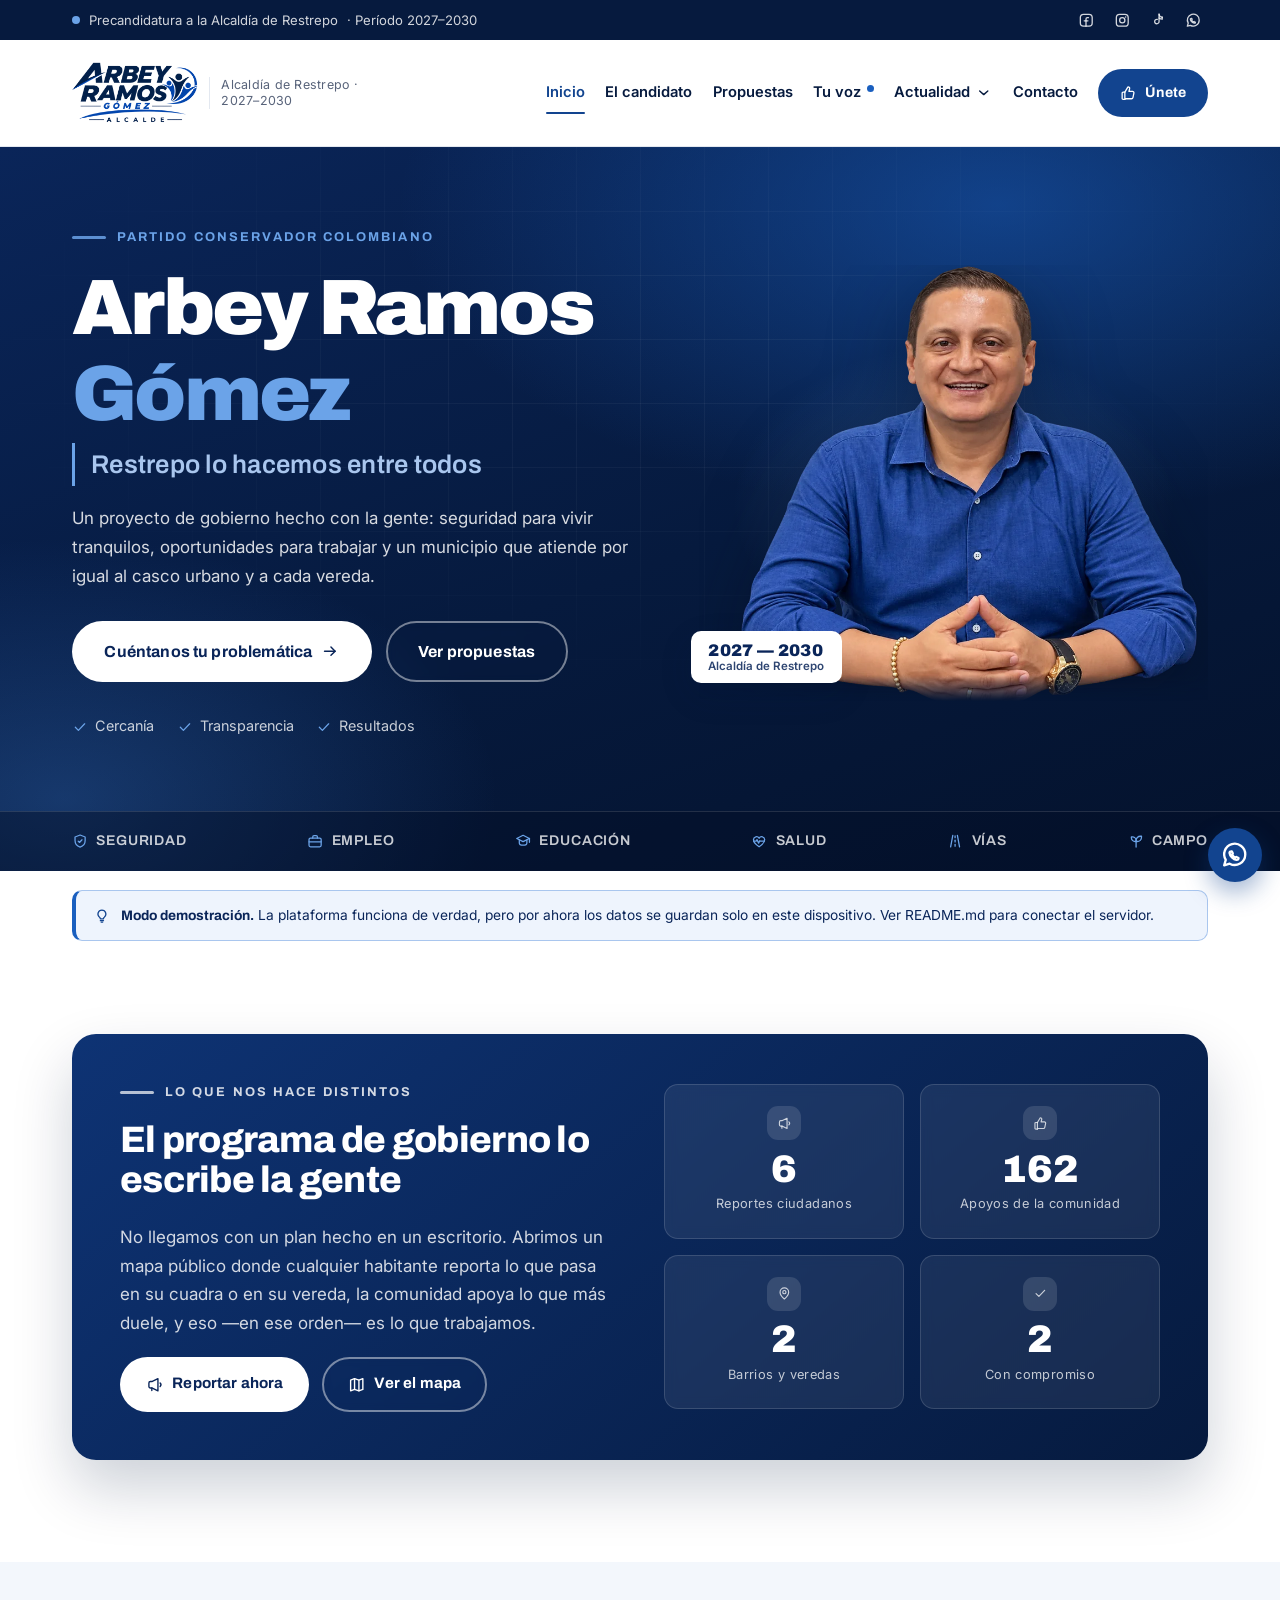
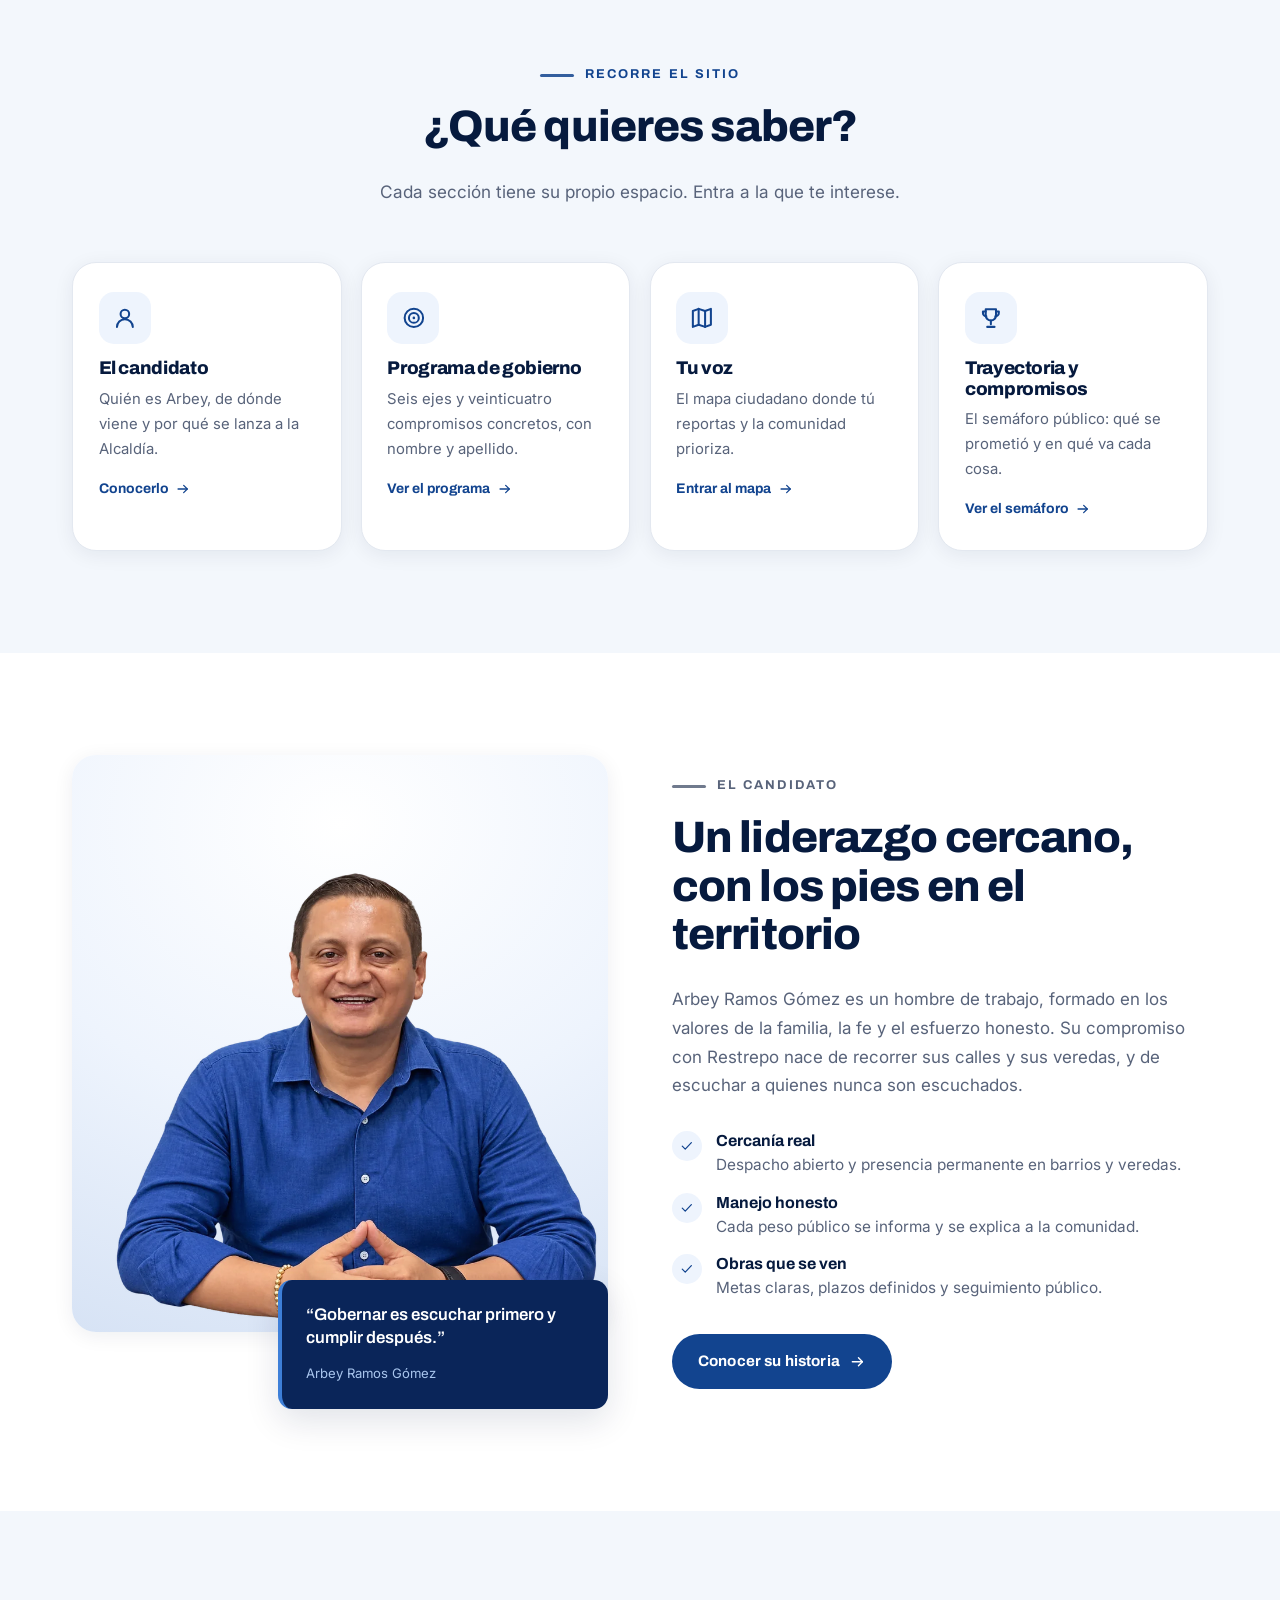
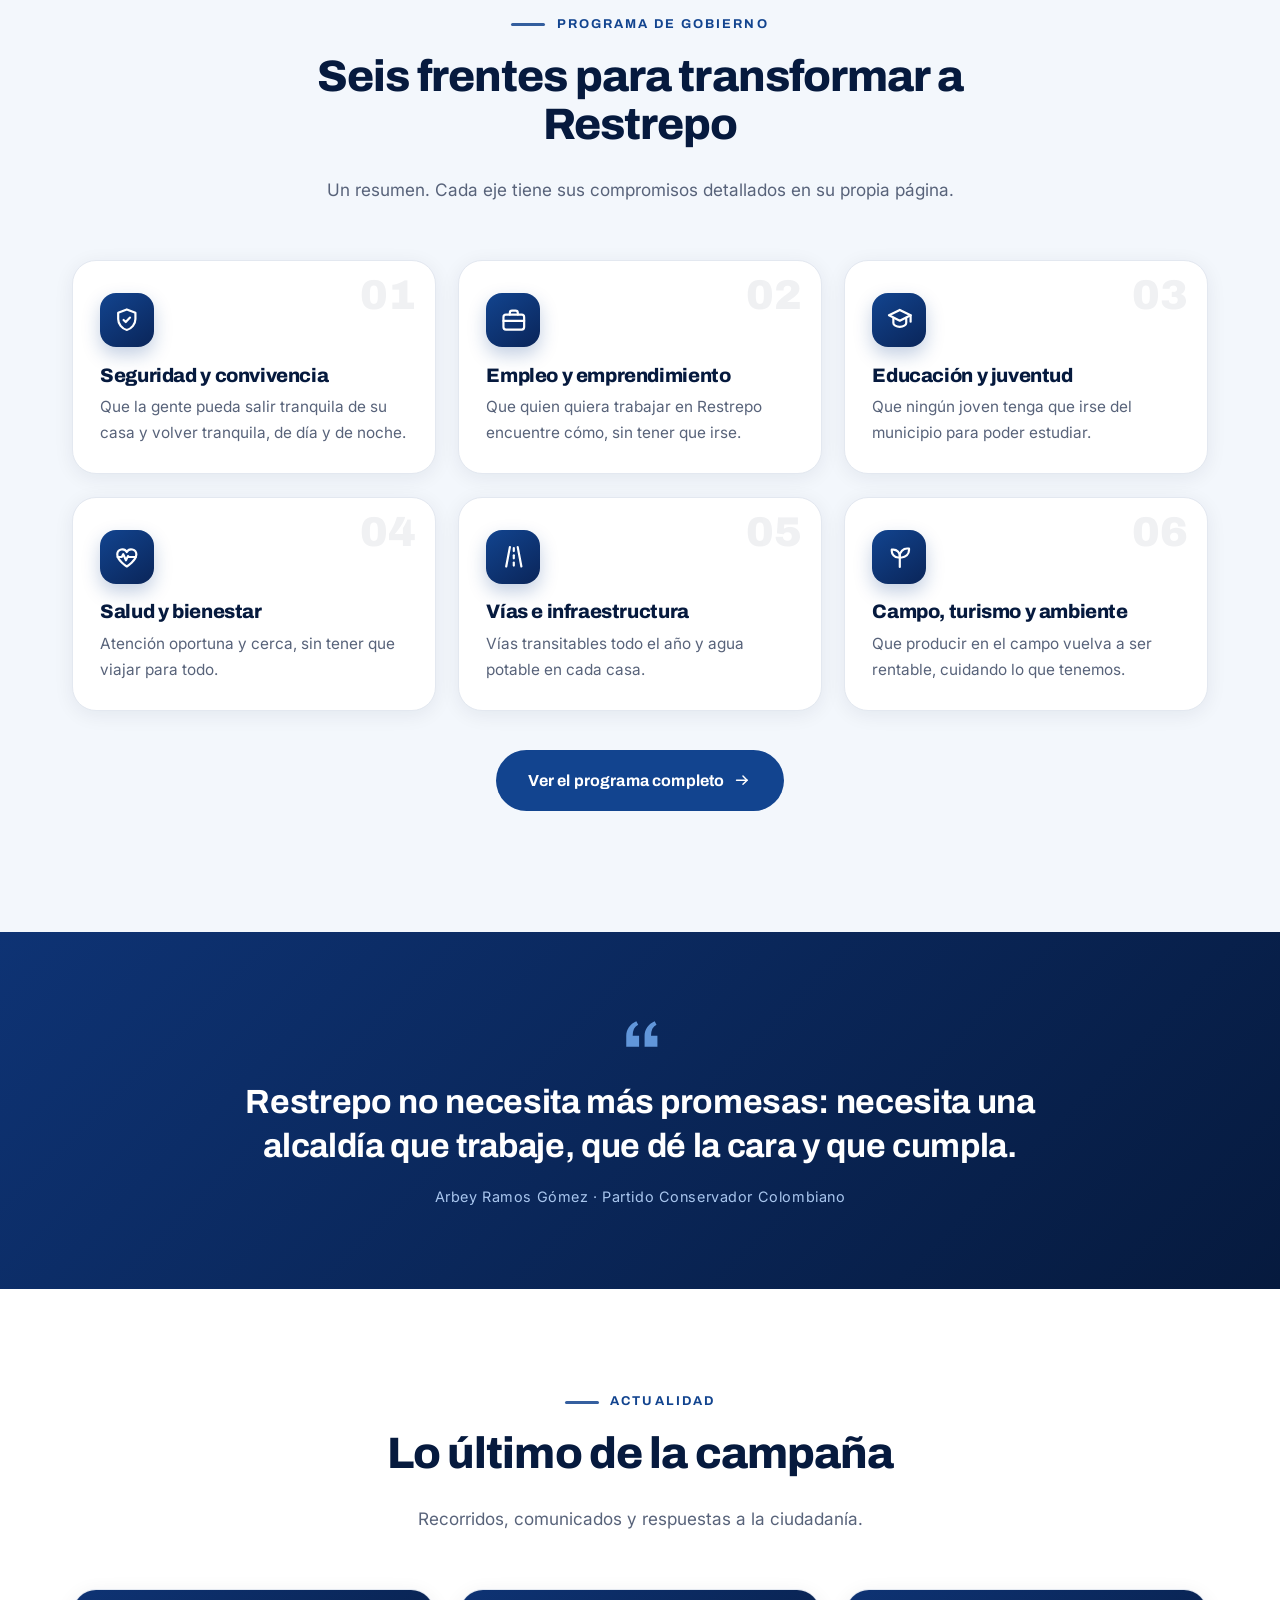
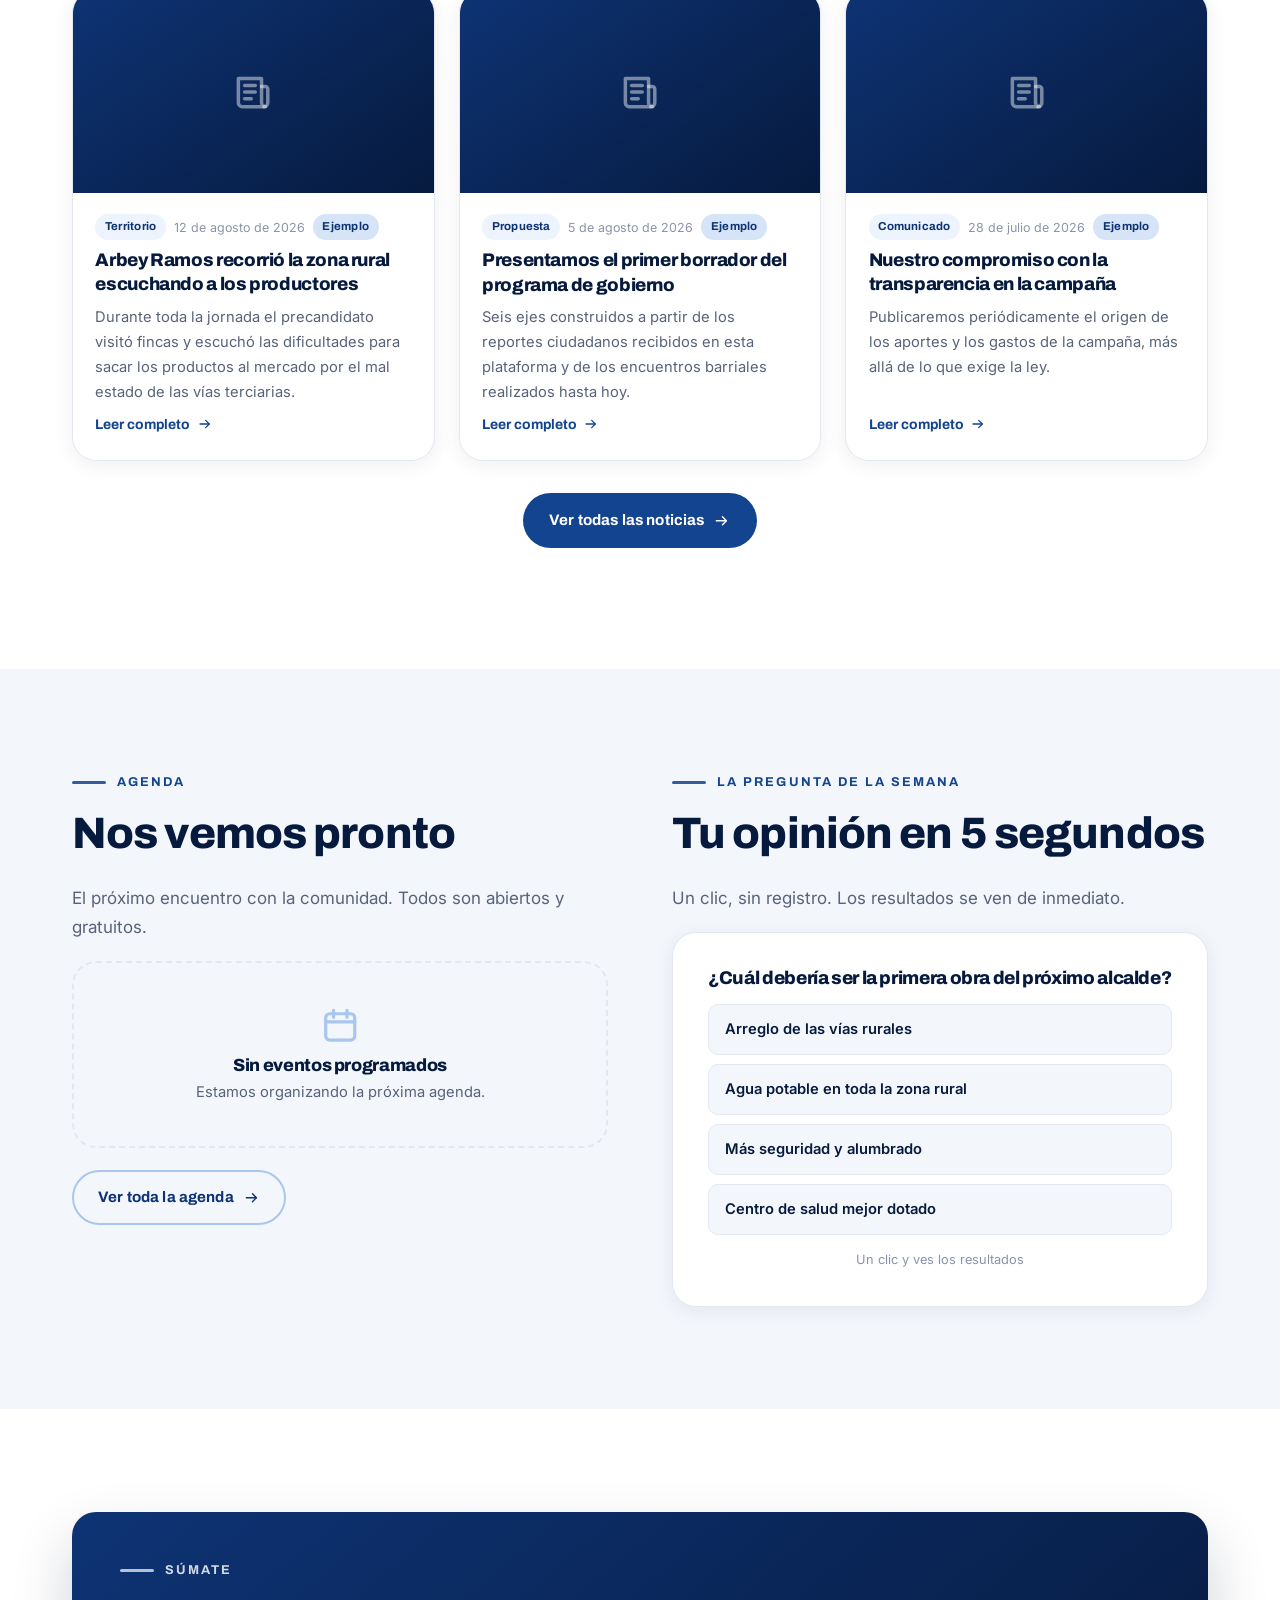
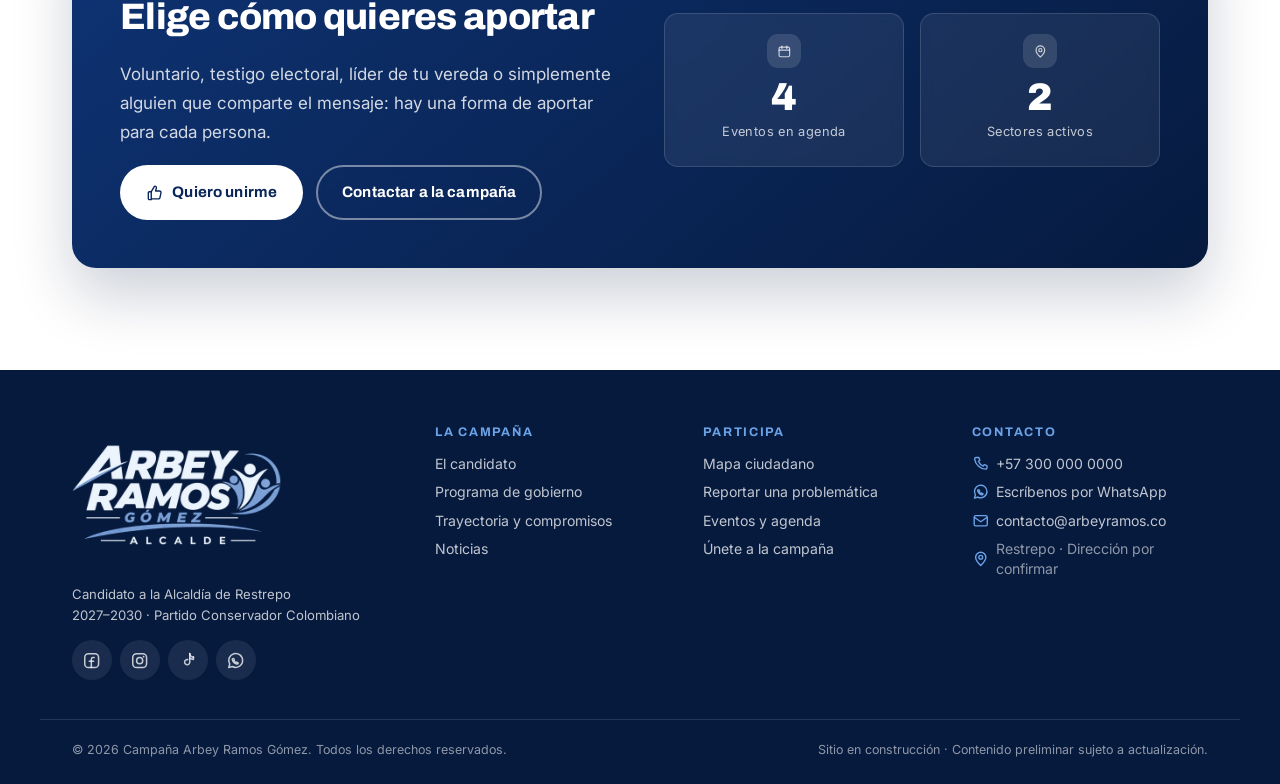
==== index.html @ e8720eaa "Corrige la pantalla de carga en la primera visita En una visita sin caché el logo llegaba después de" ====
<!doctype html>
<html lang="es">
<head>
  <meta charset="utf-8" />
  <meta name="viewport" content="width=device-width, initial-scale=1" />
  <title>Arbey Ramos Gómez · Alcaldía de Restrepo 2027–2030</title>

  <meta name="description" content="Arbey Ramos Gómez, candidato a la Alcaldía de Restrepo 2027–2030 por el Partido Conservador Colombiano. Un programa de gobierno construido con los reportes de la gente." />
  <meta name="author" content="Arbey Ramos Gómez" />
  <meta name="theme-color" content="#0A2559" />

  <meta property="og:type" content="website" />
  <meta property="og:locale" content="es_CO" />
  <meta property="og:title" content="Arbey Ramos Gómez · Alcaldía de Restrepo 2027–2030" />
  <meta property="og:description" content="Reporta lo que necesita tu barrio o tu vereda. Tu voz construye el programa de gobierno." />
  <meta property="og:image" content="assets/img/og-image.jpg" />
  <meta name="twitter:card" content="summary_large_image" />

  <!-- El logo de la pantalla de carga: que empiece a bajar ya, no cuando lo pida el script. -->
  <link rel="preload" href="assets/img/logo.png" as="image" fetchpriority="high" />
  <link rel="icon" href="assets/img/favicon.png" sizes="32x32" />
  <link rel="apple-touch-icon" href="assets/img/icono-apple.png" />
  <link rel="manifest" href="manifest.json" />
  <link rel="preconnect" href="https://fonts.googleapis.com" />
  <link rel="preconnect" href="https://fonts.gstatic.com" crossorigin />
  <link href="https://fonts.googleapis.com/css2?family=Archivo:wght@500;600;700;800;900&family=Inter:wght@400;500;600;700&display=swap" rel="stylesheet" />
  <link rel="stylesheet" href="assets/css/styles.css" />
  <link rel="stylesheet" href="assets/css/plataforma.css" />
</head>
<body>
  <!-- Pantalla de carga. Va primero y sin defer: se pinta antes que nada. -->
  <script src="assets/js/carga.js"></script>

  <a class="skip-link" href="#contenido">Saltar al contenido</a>
  <div id="app-header"></div>

  <main id="contenido">

    <!-- ============ HERO ============ -->
    <section class="hero" id="inicio">
      <div class="hero__bg" aria-hidden="true"></div>
      <div class="wrap hero__in">
        <div class="hero__copy reveal">
          <p class="eyebrow"><span class="eyebrow__bar" aria-hidden="true"></span> Partido Conservador Colombiano</p>
          <h1 class="hero__title">Arbey Ramos <span>Gómez</span></h1>
          <p class="hero__slogan">Restrepo lo hacemos entre todos</p>
          <p class="hero__lead">
            Un proyecto de gobierno hecho con la gente: seguridad para vivir tranquilos,
            oportunidades para trabajar y un municipio que atiende por igual al casco urbano
            y a cada vereda.
          </p>
          <div class="hero__cta">
            <a class="btn btn--claro btn--lg" href="voz.html#reportar">Cuéntanos tu problemática <svg class="ico"><use href="#i-arrow"/></svg></a>
            <a class="btn btn--ghost btn--lg" href="propuestas.html">Ver propuestas</a>
          </div>
          <ul class="hero__badges">
            <li><svg class="ico"><use href="#i-check"/></svg> Cercanía</li>
            <li><svg class="ico"><use href="#i-check"/></svg> Transparencia</li>
            <li><svg class="ico"><use href="#i-check"/></svg> Resultados</li>
          </ul>
        </div>

        <div class="hero__figure reveal reveal--d1">
<div class="retrato retrato--hero">
            <span class="retrato__halo" aria-hidden="true"></span>
            <picture>
              <source srcset="assets/img/arbey.webp" type="image/webp">
              <img class="retrato__img" src="assets/img/arbey.png" width="920" height="789"
                   alt="Arbey Ramos Gómez, candidato a la Alcaldía de Restrepo" fetchpriority="high">
            </picture>
            <div class="frame__tag">
              <strong>2027 — 2030</strong>
              <em>Alcaldía de Restrepo</em>
            </div>
          </div>
        </div>
      </div>

      <div class="hero__strip">
        <div class="wrap hero__strip-in">
          <span><svg class="ico"><use href="#i-shield"/></svg> Seguridad</span>
          <span><svg class="ico"><use href="#i-briefcase"/></svg> Empleo</span>
          <span><svg class="ico"><use href="#i-graduation"/></svg> Educación</span>
          <span><svg class="ico"><use href="#i-salud"/></svg> Salud</span>
          <span><svg class="ico"><use href="#i-road"/></svg> Vías</span>
          <span><svg class="ico"><use href="#i-sprout"/></svg> Campo</span>
        </div>
      </div>
    </section>

    <div class="wrap">
      <div class="aviso-demo" id="aviso-demo" hidden>
        <svg class="ico"><use href="#i-bulb"/></svg>
        <span><strong>Modo demostración.</strong> La plataforma funciona de verdad, pero por ahora los
        datos se guardan solo en este dispositivo. Ver README.md para conectar el servidor.</span>
      </div>
    </div>

    <!-- ============ LA PLATAFORMA CIUDADANA ============ -->
    <section class="section">
      <div class="wrap">
        <div class="destacado reveal">
          <div>
            <p class="eyebrow"><span class="eyebrow__bar" aria-hidden="true"></span> Lo que nos hace distintos</p>
            <h2>El programa de gobierno lo escribe la gente</h2>
            <p>
              No llegamos con un plan hecho en un escritorio. Abrimos un mapa público donde cualquier
              habitante reporta lo que pasa en su cuadra o en su vereda, la comunidad apoya lo que más
              duele, y eso —en ese orden— es lo que trabajamos.
            </p>
            <div class="destacado__acciones">
              <a class="btn btn--claro" href="voz.html#reportar"><svg class="ico"><use href="#i-megaphone"/></svg> Reportar ahora</a>
              <a class="btn btn--ghost" href="voz.html"><svg class="ico"><use href="#i-map"/></svg> Ver el mapa</a>
            </div>
          </div>

          <div class="tablero">
            <div class="tablero__item"><b data-stat="reportes">0</b><span>Reportes ciudadanos</span></div>
            <div class="tablero__item"><b data-stat="apoyos">0</b><span>Apoyos de la comunidad</span></div>
            <div class="tablero__item"><b data-stat="zonas">0</b><span>Barrios y veredas</span></div>
            <div class="tablero__item"><b data-stat="atendidos">0</b><span>Con compromiso</span></div>
          </div>
        </div>
      </div>
    </section>

    <!-- ============ ACCESOS A LAS SECCIONES ============ -->
    <section class="section section--alt">
      <div class="wrap">
        <header class="section__head reveal">
          <p class="eyebrow eyebrow--dark"><span class="eyebrow__bar" aria-hidden="true"></span> Recorre el sitio</p>
          <h2 class="h2">¿Qué quieres saber?</h2>
          <p class="section__lead">Cada sección tiene su propio espacio. Entra a la que te interese.</p>
        </header>

        <div class="accesos">
          <a class="acceso reveal" href="candidato.html">
            <span class="acceso__ico"><svg class="ico"><use href="#i-user"/></svg></span>
            <h3>El candidato</h3>
            <p>Quién es Arbey, de dónde viene y por qué se lanza a la Alcaldía.</p>
            <span class="acceso__mas">Conocerlo <svg class="ico"><use href="#i-arrow"/></svg></span>
          </a>

          <a class="acceso reveal reveal--d1" href="propuestas.html">
            <span class="acceso__ico"><svg class="ico"><use href="#i-target"/></svg></span>
            <h3>Programa de gobierno</h3>
            <p>Seis ejes y veinticuatro compromisos concretos, con nombre y apellido.</p>
            <span class="acceso__mas">Ver el programa <svg class="ico"><use href="#i-arrow"/></svg></span>
          </a>

          <a class="acceso reveal reveal--d2" href="voz.html">
            <span class="acceso__ico"><svg class="ico"><use href="#i-map"/></svg></span>
            <h3>Tu voz</h3>
            <p>El mapa ciudadano donde tú reportas y la comunidad prioriza.</p>
            <span class="acceso__mas">Entrar al mapa <svg class="ico"><use href="#i-arrow"/></svg></span>
          </a>

          <a class="acceso reveal reveal--d3" href="logros.html">
            <span class="acceso__ico"><svg class="ico"><use href="#i-trophy"/></svg></span>
            <h3>Trayectoria y compromisos</h3>
            <p>El semáforo público: qué se prometió y en qué va cada cosa.</p>
            <span class="acceso__mas">Ver el semáforo <svg class="ico"><use href="#i-arrow"/></svg></span>
          </a>
        </div>
      </div>
    </section>

    <!-- ============ EL CANDIDATO (resumen) ============ -->
    <section class="section candidato">
      <div class="wrap grid-2">
        <div class="candidato__media reveal">
<figure class="retrato-card">
            <picture>
              <source srcset="assets/img/arbey.webp" type="image/webp">
              <img src="assets/img/arbey.png" width="920" height="789" alt="Arbey Ramos Gómez, candidato a la Alcaldía de Restrepo" loading="lazy">
            </picture>
          </figure>
          <div class="quote-card">
            <p>“Gobernar es escuchar primero y cumplir después.”</p>
            <cite>Arbey Ramos Gómez</cite>
          </div>
        </div>

        <div class="candidato__copy reveal reveal--d1" id="perfil-resumen"></div>
      </div>
    </section>

    <!-- ============ PROPUESTAS (resumen) ============ -->
    <section class="section section--alt">
      <div class="wrap">
        <header class="section__head reveal">
          <p class="eyebrow eyebrow--dark"><span class="eyebrow__bar" aria-hidden="true"></span> Programa de gobierno</p>
          <h2 class="h2">Seis frentes para transformar a Restrepo</h2>
          <p class="section__lead">Un resumen. Cada eje tiene sus compromisos detallados en su propia página.</p>
        </header>

        <div class="cards" id="propuestas-resumen"></div>

        <p style="text-align:center;margin-top:2.4rem" class="reveal">
          <a class="btn btn--primary btn--lg" href="propuestas.html">Ver el programa completo <svg class="ico"><use href="#i-arrow"/></svg></a>
        </p>
      </div>
    </section>

    <!-- ============ FRANJA CITA ============ -->
    <section class="band">
      <div class="wrap band__in reveal">
        <svg class="band__quote" viewBox="0 0 48 48" aria-hidden="true"><path d="M20 10c-7 3-11 9-11 16v12h14V26h-7c0-6 2-10 6-12l-2-4Zm20 0c-7 3-11 9-11 16v12h14V26h-7c0-6 2-10 6-12l-2-4Z"/></svg>
        <blockquote>
          Restrepo no necesita más promesas: necesita una alcaldía que trabaje,
          que dé la cara y que cumpla.
        </blockquote>
        <p class="band__by">Arbey Ramos Gómez · Partido Conservador Colombiano</p>
      </div>
    </section>

    <!-- ============ ÚLTIMAS NOTICIAS ============ -->
    <section class="section">
      <div class="wrap">
        <header class="section__head reveal">
          <p class="eyebrow eyebrow--dark"><span class="eyebrow__bar" aria-hidden="true"></span> Actualidad</p>
          <h2 class="h2">Lo último de la campaña</h2>
          <p class="section__lead">Recorridos, comunicados y respuestas a la ciudadanía.</p>
        </header>
        <div class="noticias" id="home-noticias"></div>
        <p style="text-align:center;margin-top:2rem" class="reveal">
          <a class="btn btn--primary" href="noticias.html">Ver todas las noticias <svg class="ico"><use href="#i-arrow"/></svg></a>
        </p>
      </div>
    </section>

    <!-- ============ PRÓXIMO EVENTO + ENCUESTA ============ -->
    <section class="section section--alt">
      <div class="wrap grid-2" style="align-items:start">
        <div class="reveal">
          <p class="eyebrow eyebrow--dark"><span class="eyebrow__bar" aria-hidden="true"></span> Agenda</p>
          <h2 class="h2">Nos vemos pronto</h2>
          <p style="color:var(--gris)">El próximo encuentro con la comunidad. Todos son abiertos y gratuitos.</p>
          <div class="eventos" id="home-evento"></div>
          <p style="margin-top:1.4rem">
            <a class="btn btn--linea" href="eventos.html">Ver toda la agenda <svg class="ico"><use href="#i-arrow"/></svg></a>
          </p>
        </div>

        <div class="reveal reveal--d1">
          <p class="eyebrow eyebrow--dark"><span class="eyebrow__bar" aria-hidden="true"></span> La pregunta de la semana</p>
          <h2 class="h2">Tu opinión en 5 segundos</h2>
          <p style="color:var(--gris)">Un clic, sin registro. Los resultados se ven de inmediato.</p>
          <div class="encuesta" id="encuesta"></div>
        </div>
      </div>
    </section>

    <!-- ============ CIERRE: ÚNETE ============ -->
    <section class="section">
      <div class="wrap">
        <div class="destacado reveal">
          <div>
            <p class="eyebrow"><span class="eyebrow__bar" aria-hidden="true"></span> Súmate</p>
            <h2>Elige cómo quieres aportar</h2>
            <p>
              Voluntario, testigo electoral, líder de tu vereda o simplemente alguien que
              comparte el mensaje: hay una forma de aportar para cada persona.
            </p>
            <div class="destacado__acciones">
              <a class="btn btn--claro" href="unete.html"><svg class="ico"><use href="#i-hand"/></svg> Quiero unirme</a>
              <a class="btn btn--ghost" href="contacto.html">Contactar a la campaña</a>
            </div>
          </div>
          <div class="tablero">
            <div class="tablero__item"><b data-stat="eventos">0</b><span>Eventos en agenda</span></div>
            <div class="tablero__item"><b data-stat="zonas">0</b><span>Sectores activos</span></div>
          </div>
        </div>
      </div>
    </section>
  </main>

  <div id="app-footer"></div>

  <script src="assets/js/config.js" defer></script>
  <script src="assets/js/contenido.js" defer></script>
  <script src="assets/js/store.js" defer></script>
  <script src="assets/js/ui.js" defer></script>
  <script src="assets/js/main.js" defer></script>
</body>
</html>
---- assets/css/styles.css ----
/* =========================================================
   Campaña Arbey Ramos Gómez — Alcaldía de Restrepo 2027–2030
   Paleta: Partido Conservador Colombiano — azul y blanco
   ========================================================= */

/* ---------- 1. Tokens ---------- */
:root {
  /* Escala azul del Partido Conservador Colombiano.
     Del 900 (fondos oscuros) al 50 (fondos suaves).
     El 300 es el acento sobre fondo oscuro; sobre fondo claro
     el acento es el 600. No hay ningún otro color de marca. */
  --azul-900: #061A3E;
  --azul-800: #0A2559;
  --azul-700: #0E3374;
  --azul-600: #12448F;
  --azul-500: #1A5FBF;
  --azul-400: #3D7FD8;
  --azul-300: #6BA3E8;
  --azul-200: #A9C6EE;
  --azul-100: #D6E4F7;
  --azul-50:  #EEF4FD;

  /* Neutros */
  --blanco: #FFFFFF;
  --nieve:  #F3F7FC;
  --tinta:  #0C1526;
  --gris:   #58637A;
  --gris-2: #8A94A8;
  --linea:  #E3E8F0;

  /* Sistema */
  --radio:   14px;
  --radio-s: 10px;
  --radio-l: 24px;
  --sombra:    0 4px 20px rgba(6, 26, 62, .07);
  --sombra-md: 0 12px 34px rgba(6, 26, 62, .12);
  --sombra-lg: 0 28px 60px rgba(6, 26, 62, .20);
  --ancho: 1200px;
  /* La altura del logo manda: el header y los desplazamientos se
     calculan a partir de ella. Cambiar --alto-logo basta. */
  --alto-logo: 84px;
  --alto-header: calc(var(--alto-logo) + 22px);
  --pad: clamp(1.1rem, 4vw, 2rem);
  --f-display: "Archivo", "Segoe UI", system-ui, sans-serif;
  --f-texto: "Inter", "Segoe UI", system-ui, sans-serif;
  --ease: cubic-bezier(.22, .61, .36, 1);
}

/* ---------- 2. Base ---------- */
*, *::before, *::after { box-sizing: border-box; }

html {
  scroll-behavior: smooth;
  scroll-padding-top: calc(var(--alto-header) + 18px);
  -webkit-text-size-adjust: 100%;
  overflow-x: clip;   /* clip, no hidden: hidden rompería el header sticky */
}

body {
  margin: 0;
  font-family: var(--f-texto);
  font-size: clamp(1rem, .96rem + .2vw, 1.0625rem);
  line-height: 1.7;
  color: var(--tinta);
  background: var(--blanco);
  overflow-x: clip;
}

img { max-width: 100%; display: block; }
a { color: inherit; text-decoration: none; }
button, input, select, textarea { font: inherit; color: inherit; }

h1, h2, h3, h4 {
  font-family: var(--f-display);
  font-weight: 800;
  line-height: 1.1;
  letter-spacing: -.02em;
  margin: 0 0 .6em;
}

p { margin: 0 0 1.1em; }
ul { margin: 0; padding: 0; list-style: none; }

.wrap { width: 100%; max-width: var(--ancho); margin-inline: auto; padding-inline: var(--pad); }
.sprite { position: absolute; width: 0; height: 0; overflow: hidden; }

/* Los iconos son de trazo. El estilo va aquí y NO en selectores como
   `.ico .ln`: <use> clona el símbolo en un shadow tree donde los selectores
   del documento no entran. Solo las propiedades heredadas (fill, stroke,
   color) lo atraviesan, y de eso se trata esto. */
.ico {
  width: 1.15em; height: 1.15em;
  flex: none;
  fill: none;
  stroke: currentColor;
  stroke-width: 1.9;
  stroke-linecap: round;
  stroke-linejoin: round;
  vertical-align: -.18em;
}

.skip-link {
  position: absolute; top: 0; left: 0; z-index: 999;
  background: var(--azul-600); color: #fff;
  padding: .7rem 1.2rem; font-weight: 700; border-radius: 0 0 var(--radio-s) 0;
  transform: translateY(-120%);
  transition: transform .2s var(--ease);
}
.skip-link:focus { transform: none; }

:focus-visible {
  outline: 3px solid var(--azul-500);
  outline-offset: 3px;
  border-radius: 4px;
}

/* ---------- 3. Tipografía de apoyo ---------- */
.h2 {
  font-size: clamp(1.75rem, 1.2rem + 2.2vw, 2.75rem);
  color: var(--azul-900);
}
.h2--light { color: var(--blanco); }

.eyebrow {
  display: flex; align-items: center; gap: .7rem;
  font-family: var(--f-display);
  font-size: .8rem; font-weight: 700;
  letter-spacing: .16em; text-transform: uppercase;
  color: var(--azul-300);
  margin: 0 0 1rem;
}
.eyebrow--dark { color: var(--azul-600); }
.eyebrow__bar {
  width: 34px; height: 3px; border-radius: 3px;
  background: currentColor; opacity: .85;
}

.section { padding: clamp(3.5rem, 8vw, 6.5rem) 0; }
.section--alt { background: var(--nieve); }
.section__head { max-width: 720px; margin: 0 auto clamp(2.2rem, 5vw, 3.5rem); text-align: center; }
.section__head .eyebrow { justify-content: center; }
.section__lead { color: var(--gris); font-size: 1.075rem; margin: 0; }

.grid-2 {
  display: grid;
  grid-template-columns: repeat(auto-fit, minmax(min(100%, 380px), 1fr));
  gap: clamp(2rem, 5vw, 4rem);
  align-items: center;
}

/* ---------- 4. Botones ---------- */
.btn {
  --btn-bg: var(--azul-600);
  --btn-fg: #fff;
  display: inline-flex; align-items: center; justify-content: center; gap: .55rem;
  padding: .78rem 1.5rem;
  background: var(--btn-bg); color: var(--btn-fg);
  font-family: var(--f-display); font-weight: 700; font-size: .95rem;
  letter-spacing: .01em;
  border: 2px solid transparent; border-radius: 999px;
  cursor: pointer;
  transition: transform .25s var(--ease), box-shadow .25s var(--ease), background .25s var(--ease), color .25s var(--ease);
}
.btn:hover { transform: translateY(-2px); box-shadow: var(--sombra-md); }
.btn:active { transform: translateY(0); }
.btn .ico { transition: transform .25s var(--ease); }
.btn:hover .ico { transform: translateX(3px); }

/* Sobre fondo azul oscuro: botón blanco */
.btn--claro { --btn-bg: #fff; --btn-fg: var(--azul-800); }
.btn--claro:hover { --btn-bg: var(--azul-50); }
/* Sobre fondo claro, acción secundaria: contorno azul */
.btn--linea { --btn-bg: transparent; --btn-fg: var(--azul-700); border-color: var(--azul-200); }
.btn--linea:hover { --btn-bg: var(--azul-50); border-color: var(--azul-500); }
.btn--primary { --btn-bg: var(--azul-600); }
.btn--primary:hover { --btn-bg: var(--azul-700); }
.btn--ghost {
  --btn-bg: transparent; --btn-fg: #fff;
  border-color: rgba(255, 255, 255, .45);
  backdrop-filter: blur(4px);
}
.btn--ghost:hover { --btn-bg: rgba(255, 255, 255, .12); border-color: #fff; }
.btn--lg { padding: .95rem 1.9rem; font-size: 1rem; }
.btn--block { width: 100%; }

/* ---------- 5. Barra superior ---------- */
.topbar {
  background: var(--azul-900);
  color: rgba(255, 255, 255, .82);
  font-size: .82rem;
}
.topbar__in {
  display: flex; align-items: center; justify-content: space-between;
  gap: 1rem; min-height: 40px;
}
.topbar__txt { display: flex; align-items: center; gap: .55rem; margin: 0; }
.topbar .dot {
  width: 8px; height: 8px; border-radius: 50%;
  background: var(--azul-300);
  box-shadow: 0 0 0 0 rgba(107, 163, 232, .6);
  animation: pulso 2.4s infinite;
}
@keyframes pulso {
  70%  { box-shadow: 0 0 0 9px rgba(107, 163, 232, 0); }
  100% { box-shadow: 0 0 0 0 rgba(107, 163, 232, 0); }
}
.topbar__social { display: flex; gap: .35rem; }
.topbar__social a {
  display: grid; place-items: center;
  width: 30px; height: 30px; border-radius: 50%;
  font-size: .9rem;
  transition: background .25s var(--ease), color .25s var(--ease);
}
.topbar__social a:hover { background: rgba(255, 255, 255, .12); color: #fff; }

/* ---------- 6. Header ---------- */
/* El JS inyecta la cabecera dentro de #app-header. Sin display:contents ese
   div sería el bloque contenedor del header sticky, que solo se quedaría
   pegado los ~120px que mide el contenedor. Con contents el div no genera
   caja y el header pasa a depender de <body>: se queda fijo toda la página. */
#app-header { display: contents; }

.header {
  position: sticky; top: 0; z-index: 60;
  background: rgba(255, 255, 255, .92);
  backdrop-filter: saturate(180%) blur(12px);
  border-bottom: 1px solid var(--linea);
  transition: box-shadow .3s var(--ease), background .3s var(--ease);
}
/* Al hacer scroll SOLO cambia la sombra. Nada de encoger el header:
   es sticky, así que al cambiar de alto mueve todo el contenido de abajo,
   eso mueve la posición del scroll y se vuelve a disparar el umbral.
   Medido: 58 saltos de diseño y 34 cambios de estado en un solo scroll. */
.header.is-stuck { box-shadow: var(--sombra); }
.header__in { display: flex; align-items: center; justify-content: space-between; gap: 1rem; min-height: var(--alto-header); }

.brand { display: flex; align-items: center; gap: .7rem; }
.brand__logo {
  height: var(--alto-logo); width: auto; flex: none;
  display: block;
}
/* El logo ya dice el nombre; el texto solo aporta lo que el logo no trae. */
.brand__txt {
  display: flex; flex-direction: column; justify-content: center;
  padding-left: .7rem;
  border-left: 1px solid var(--linea);
  line-height: 1.25;
}
.brand__txt small {
  font-size: .78rem; color: var(--gris); letter-spacing: .02em;
  max-width: 9.5rem;   /* dos líneas, no tres */
}

.nav { display: flex; align-items: center; gap: clamp(.4rem, 1.6vw, 1.4rem); }
.nav > a:not(.btn) {
  position: relative;
  font-size: .92rem; font-weight: 600; color: var(--azul-900);
  padding: .4rem 0;
  transition: color .25s var(--ease);
}
.nav > a:not(.btn)::after {
  content: ""; position: absolute; left: 0; right: 0; bottom: -2px;
  height: 2px; border-radius: 2px; background: var(--azul-600);
  transform: scaleX(0); transform-origin: left;
  transition: transform .3s var(--ease);
}
.nav > a:not(.btn):hover::after,
.nav > a.is-active::after { transform: scaleX(1); }
.nav > a.is-active { color: var(--azul-600); }
.nav__cta { padding: .6rem 1.25rem; font-size: .88rem; }

.burger {
  display: none;
  width: 44px; height: 44px;
  background: var(--azul-50); border: 1px solid var(--linea);
  border-radius: 12px; cursor: pointer;
  padding: 0;
}
.burger span {
  display: block; width: 20px; height: 2px; margin: 4px auto;
  background: var(--azul-800); border-radius: 2px;
  transition: transform .3s var(--ease), opacity .2s var(--ease);
}
.burger[aria-expanded="true"] span:nth-child(1) { transform: translateY(6px) rotate(45deg); }
.burger[aria-expanded="true"] span:nth-child(2) { opacity: 0; }
.burger[aria-expanded="true"] span:nth-child(3) { transform: translateY(-6px) rotate(-45deg); }

/* ---------- 7. Hero ---------- */
.hero {
  position: relative;
  color: #fff;
  padding-top: clamp(3rem, 7vw, 5rem);
  isolation: isolate;
  overflow: hidden;
}
.hero__bg {
  position: absolute; inset: 0; z-index: -1;
  background:
    radial-gradient(1000px 520px at 78% 8%, rgba(26, 95, 191, .55), transparent 60%),
    radial-gradient(700px 420px at 5% 90%, rgba(61, 127, 216, .3), transparent 62%),
    linear-gradient(160deg, var(--azul-800) 0%, var(--azul-900) 55%, #04122C 100%);
}
.hero__bg::after {
  content: ""; position: absolute; inset: 0;
  background-image:
    linear-gradient(rgba(255, 255, 255, .045) 1px, transparent 1px),
    linear-gradient(90deg, rgba(255, 255, 255, .045) 1px, transparent 1px);
  background-size: 64px 64px;
  mask-image: radial-gradient(70% 60% at 50% 30%, #000 20%, transparent 78%);
}
.hero__in {
  display: grid;
  grid-template-columns: 1.05fr .95fr;
  gap: clamp(2rem, 5vw, 4rem);
  align-items: center;
  padding-bottom: clamp(3rem, 6vw, 4.5rem);
}
.hero__title {
  font-size: clamp(2.6rem, 1.4rem + 5.4vw, 4.9rem);
  font-weight: 900;
  letter-spacing: -.035em;
  margin: 0 0 .35rem;
  text-wrap: balance;
}
.hero__title span { display: block; color: var(--azul-300); }
.hero__slogan {
  font-family: var(--f-display);
  font-size: clamp(1.1rem, .9rem + .9vw, 1.6rem);
  font-weight: 600;
  letter-spacing: .01em;
  color: var(--azul-200);
  margin: 0 0 1.1rem;
  padding-left: 1rem;
  border-left: 3px solid var(--azul-300);
}
.hero__lead {
  max-width: 54ch;
  color: rgba(255, 255, 255, .84);
  font-size: 1.06rem;
  margin-bottom: 1.9rem;
}
.hero__cta { display: flex; flex-wrap: wrap; gap: .85rem; margin-bottom: 2rem; }
.hero__badges {
  display: flex; flex-wrap: wrap; gap: 1.4rem;
  font-size: .9rem; color: rgba(255, 255, 255, .78);
}
.hero__badges li { display: flex; align-items: center; gap: .45rem; }
.hero__badges .ico { color: var(--azul-300); width: 1rem; height: 1rem; }

/* Marco de la foto */
.hero__figure { display: flex; justify-content: center; }
.frame { position: relative; width: min(100%, 420px); }
.frame__deco {
  position: absolute; inset: -14px -14px 34px 22px;
  border: 2px solid rgba(169, 198, 238, .5);
  border-radius: var(--radio-l);
  z-index: 0;
}
.frame__tag {
  position: absolute; left: -8px; bottom: 18px; z-index: 3;
  background: #fff; color: var(--azul-800);
  padding: .6rem 1.1rem; border-radius: var(--radio-s);
  box-shadow: var(--sombra-md);
  display: flex; flex-direction: column; line-height: 1.15;
}
.frame__tag strong { font-family: var(--f-display); font-size: 1.05rem; font-weight: 900; letter-spacing: .02em; }
.frame__tag em { font-style: normal; font-size: .72rem; font-weight: 600; opacity: .85; }

/* Franja de pilares */
.hero__strip {
  border-top: 1px solid rgba(255, 255, 255, .12);
  background: rgba(4, 15, 38, .45);
}
.hero__strip-in {
  display: flex; flex-wrap: wrap; justify-content: space-between;
  gap: 1rem 1.6rem;
  padding-block: 1.1rem;
}
.hero__strip-in span {
  display: flex; align-items: center; gap: .5rem;
  font-family: var(--f-display); font-weight: 600; font-size: .88rem;
  letter-spacing: .06em; text-transform: uppercase;
  color: rgba(255, 255, 255, .78);
}
.hero__strip-in .ico { color: var(--azul-300); }

/* ---------- 8. Candidato ---------- */
.candidato__media { position: relative; }
.quote-card {
  /* Sube 3.2rem para montarse sobre la foto del candidato. El z-index
     la mantiene por encima de la tarjeta de la foto: sin él la primera
     línea de la cita quedaba tapada. */
  position: relative;
  z-index: 3;
  margin: -3.2rem 0 0 auto;
  width: min(100%, 330px);
  background: var(--azul-800); color: #fff;
  padding: 1.4rem 1.5rem;
  border-radius: var(--radio);
  box-shadow: var(--sombra-md);
  border-left: 4px solid var(--azul-400);
}
.quote-card p { font-family: var(--f-display); font-size: 1.05rem; font-weight: 600; line-height: 1.4; margin: 0 0 .5rem; }
.quote-card cite { font-style: normal; font-size: .82rem; color: var(--azul-200); }

.candidato__copy p { color: var(--gris); }

.values { display: grid; gap: .9rem; margin: 1.8rem 0 2.2rem; }
.values li { display: flex; gap: .85rem; align-items: flex-start; }
.values__ico {
  display: grid; place-items: center; flex: none;
  width: 30px; height: 30px; margin-top: 2px;
  border-radius: 50%;
  background: var(--azul-50); color: var(--azul-600);
  font-size: .85rem;
}
.values div { font-size: .96rem; color: var(--gris); line-height: 1.5; }
.values strong {
  display: block;
  font-family: var(--f-display); font-size: 1rem; color: var(--azul-900);
}

/* ---------- 9. Propuestas ---------- */
.cards {
  display: grid;
  grid-template-columns: repeat(auto-fit, minmax(min(100%, 300px), 1fr));
  gap: 1.4rem;
}
.card {
  position: relative; overflow: hidden;
  background: #fff;
  border: 1px solid var(--linea);
  border-radius: var(--radio-l);
  padding: 2rem 1.7rem 1.7rem;
  box-shadow: var(--sombra);
  transition: transform .35s var(--ease), box-shadow .35s var(--ease), border-color .35s var(--ease);
}
.card::before {
  content: ""; position: absolute; inset: 0 0 auto 0; height: 4px;
  background: linear-gradient(90deg, var(--azul-600), var(--azul-300));
  transform: scaleX(0); transform-origin: left;
  transition: transform .4s var(--ease);
}
.card:hover { transform: translateY(-6px); box-shadow: var(--sombra-md); border-color: var(--azul-200); }
.card:hover::before { transform: scaleX(1); }
.card__ico {
  display: grid; place-items: center;
  width: 54px; height: 54px; margin-bottom: 1.1rem;
  border-radius: 16px;
  background: linear-gradient(145deg, var(--azul-600), var(--azul-800));
  color: #fff; font-size: 1.5rem;
  box-shadow: 0 8px 18px rgba(18, 68, 143, .25);
}
.card h3 { font-size: 1.22rem; color: var(--azul-900); margin-bottom: .5rem; }
.card p { color: var(--gris); font-size: .96rem; margin: 0; }
.card__n {
  position: absolute; right: 1.2rem; top: .9rem;
  font-family: var(--f-display); font-size: 2.6rem; font-weight: 900;
  color: var(--azul-900); opacity: .06;
  line-height: 1;
}

.note {
  display: flex; align-items: center; justify-content: center; gap: .6rem;
  margin: 2.4rem auto 0; max-width: 720px;
  text-align: center; font-size: .95rem; color: var(--gris);
}
.note .ico { color: var(--azul-600); }

/* ---------- 10. Franja de cita ---------- */
.band {
  position: relative;
  background: linear-gradient(135deg, var(--azul-700), var(--azul-900));
  color: #fff;
  padding: clamp(3rem, 7vw, 5rem) 0;
  text-align: center;
  overflow: hidden;
}
.band::after {
  content: ""; position: absolute; inset: auto -10% -60% -10%; height: 60%;
  background: radial-gradient(closest-side, rgba(61, 127, 216, .28), transparent);
}
.band__in { position: relative; max-width: 860px; }
.band__quote { width: 44px; height: 44px; fill: var(--azul-300); opacity: .9; margin-bottom: 1rem; }
.band blockquote {
  margin: 0 0 1rem;
  font-family: var(--f-display);
  font-size: clamp(1.3rem, 1rem + 1.8vw, 2.1rem);
  font-weight: 700; line-height: 1.3; letter-spacing: -.01em;
  text-wrap: balance;
}
.band__by { font-size: .9rem; color: var(--azul-200); margin: 0; letter-spacing: .04em; }

/* ---------- 11. Cómo ayudar ---------- */
.help {
  display: grid;
  grid-template-columns: repeat(auto-fit, minmax(min(100%, 280px), 1fr));
  gap: 1.4rem;
}
.help__item {
  text-align: center;
  padding: 2.2rem 1.6rem;
  border-radius: var(--radio-l);
  background: var(--nieve);
  border: 1px solid var(--linea);
  transition: transform .35s var(--ease), background .35s var(--ease);
}
.help__item:hover { transform: translateY(-5px); background: var(--azul-50); }
.help__ico {
  display: grid; place-items: center;
  width: 62px; height: 62px; margin: 0 auto 1.1rem;
  border-radius: 50%;
  background: #fff; color: var(--azul-600);
  font-size: 1.6rem;
  box-shadow: var(--sombra);
  border: 1px solid var(--linea);
}
.help__item h3 { font-size: 1.15rem; color: var(--azul-900); margin-bottom: .45rem; }
.help__item p { color: var(--gris); font-size: .95rem; margin: 0; }

/* ---------- 12. Únete / formulario ---------- */
.unete {
  position: relative;
  background: linear-gradient(155deg, var(--azul-800), var(--azul-900) 70%);
  color: #fff;
}
.unete::before {
  content: ""; position: absolute; inset: 0;
  background: radial-gradient(760px 420px at 88% 12%, rgba(26, 95, 191, .45), transparent 62%);
  pointer-events: none;
}
.unete .wrap { position: relative; }
.grid-2--form { align-items: start; }
.unete__copy p { color: rgba(255, 255, 255, .8); max-width: 46ch; }
.unete__list { display: grid; gap: .75rem; margin-top: 1.5rem; }
.unete__list li {
  display: flex; align-items: center; gap: .65rem;
  font-size: .95rem; color: rgba(255, 255, 255, .88);
}
.unete__list .ico { color: var(--azul-300); }

.form {
  background: #fff;
  color: var(--tinta);
  border-radius: var(--radio-l);
  padding: clamp(1.5rem, 3.5vw, 2.4rem);
  box-shadow: var(--sombra-lg);
}
.form__row { margin-bottom: 1.05rem; }
.form__grid { display: grid; grid-template-columns: repeat(auto-fit, minmax(min(100%, 200px), 1fr)); gap: 0 1rem; }
.form label {
  display: block;
  font-family: var(--f-display); font-size: .84rem; font-weight: 700;
  color: var(--azul-900); margin-bottom: .35rem;
}
.form .req { color: var(--azul-600); }
.form input[type="text"],
.form input[type="tel"],
.form input[type="email"],
.form select,
.form textarea {
  width: 100%;
  padding: .72rem .9rem;
  background: var(--nieve);
  border: 1.5px solid var(--linea);
  border-radius: var(--radio-s);
  font-size: .95rem;
  transition: border-color .25s var(--ease), background .25s var(--ease), box-shadow .25s var(--ease);
}
.form textarea { resize: vertical; min-height: 92px; }
.form input:focus, .form select:focus, .form textarea:focus {
  outline: none;
  background: #fff;
  border-color: var(--azul-500);
  box-shadow: 0 0 0 4px rgba(26, 95, 191, .13);
}
.form .is-invalid { border-color: #C0392B; background: #FDF3F2; }

.form__check {
  display: flex; align-items: flex-start; gap: .6rem;
  font-family: var(--f-texto); font-size: .82rem; font-weight: 400;
  color: var(--gris); line-height: 1.5;
  margin-bottom: .2rem;
  cursor: pointer;
}
.form__check input {
  width: 18px; height: 18px; flex: none; margin-top: 2px;
  accent-color: var(--azul-600);
  cursor: pointer;
}
.form__err {
  min-height: 0; margin: .25rem 0 0;
  font-size: .78rem; color: #C0392B; font-weight: 600;
}
.form__err:empty { display: none; }
.form__hint { margin: .8rem 0 0; font-size: .76rem; color: var(--gris-2); text-align: center; }
.form__ok {
  margin: 1rem 0 0; padding: .85rem 1rem;
  background: var(--azul-50); border: 1px solid var(--azul-200); border-radius: var(--radio-s);
  color: var(--azul-700); font-size: .9rem; font-weight: 600; text-align: center;
}
.form button[type="submit"] { margin-top: .6rem; }

/* ---------- 13. Contacto ---------- */
.contact {
  display: grid;
  grid-template-columns: repeat(auto-fit, minmax(min(100%, 230px), 1fr));
  gap: 1.2rem;
}
.contact__item {
  display: flex; flex-direction: column; align-items: center; gap: .25rem;
  text-align: center;
  padding: 1.8rem 1.2rem;
  background: #fff;
  border: 1px solid var(--linea);
  border-radius: var(--radio-l);
  box-shadow: var(--sombra);
  transition: transform .3s var(--ease), border-color .3s var(--ease);
}
a.contact__item:hover { transform: translateY(-5px); border-color: var(--azul-400); }
.contact__ico {
  display: grid; place-items: center;
  width: 50px; height: 50px; margin-bottom: .6rem;
  border-radius: 50%;
  background: var(--azul-50); color: var(--azul-600);
  font-size: 1.3rem;
}
.contact__item strong { font-family: var(--f-display); color: var(--azul-900); font-size: 1rem; }
.contact__item > span:last-child { color: var(--gris); font-size: .92rem; }

/* ---------- 14. Footer ---------- */
.footer { background: var(--azul-900); color: rgba(255, 255, 255, .75); padding-top: clamp(2.5rem, 5vw, 3.5rem); }
/* Mapa del sitio: marca + tres columnas de enlaces */
.footer__mapa {
  display: grid;
  grid-template-columns: minmax(0, 1.4fr) repeat(3, minmax(0, 1fr));
  gap: 2rem;
  padding-bottom: 2.4rem;
  border-bottom: 1px solid rgba(255, 255, 255, .12);
}
.footer__brand { display: grid; gap: .9rem; align-content: start; }
/* :not() evita que esta regla le imponga grid a .footer__social,
   que necesita flex para poner los iconos en fila. */
.footer__brand > div:not(.footer__social) { display: grid; gap: .2rem; }
.footer__brand strong { font-family: var(--f-display); font-size: 1.1rem; color: #fff; }
.footer__brand p { margin: 0; font-size: .82rem; line-height: 1.6; }

.footer__col { display: grid; gap: .55rem; align-content: start; }
.footer__col h3 {
  margin: 0 0 .3rem;
  font-family: var(--f-display); font-size: .78rem; font-weight: 700;
  letter-spacing: .14em; text-transform: uppercase;
  color: var(--azul-300);
}
.footer__col a, .footer__sede {
  display: flex; align-items: center; gap: .45rem;
  font-size: .88rem; line-height: 1.4;
  transition: color .25s var(--ease);
}
.footer__col a:hover { color: #fff; }
.footer__col .ico { flex: none; color: var(--azul-300); font-size: .95rem; }
.footer__sede { color: rgba(255, 255, 255, .55); }

.footer__social { display: flex; gap: .5rem; }
.footer__social a {
  display: grid; place-items: center;
  width: 40px; height: 40px; border-radius: 50%;
  background: rgba(255, 255, 255, .08); font-size: 1.05rem;
  transition: background .25s var(--ease), color .25s var(--ease), transform .25s var(--ease);
}
.footer__social a:hover { background: #fff; color: var(--azul-800); transform: translateY(-3px); }

.footer__legal {
  display: flex; flex-wrap: wrap; justify-content: space-between; gap: .4rem 1.5rem;
  padding-block: 1.2rem 1.5rem;
  font-size: .78rem; color: rgba(255, 255, 255, .55);
}
.footer__legal p { margin: 0; }

/* ---------- 15. Botón flotante WhatsApp ---------- */
.wa-float {
  position: fixed; right: 18px; bottom: 18px; z-index: 70;
  display: grid; place-items: center;
  width: 54px; height: 54px; border-radius: 50%;
  background: var(--azul-600); color: #fff; font-size: 1.6rem;
  box-shadow: 0 10px 24px rgba(18, 68, 143, .4);
  transition: transform .25s var(--ease);
}
.wa-float:hover { transform: scale(1.08); }
body.nav-open .wa-float { opacity: 0; pointer-events: none; }

/* ---------- 16. Pantalla de carga ---------- */
/* La inyecta assets/js/carga.js como primer elemento del <body> y la
   retira al terminar de cargar: nada de esto queda en la página. */
html.cargando, html.cargando body { overflow: hidden; }

.carga {
  --carga-t: 1;                 /* escala de tiempos: ver .carga--express */
  position: fixed; inset: 0; z-index: 9000;
  display: grid; place-items: center;
  background: var(--blanco);
  transition: opacity .5s var(--ease), visibility .5s var(--ease);
}

/* Visita repetida o movimiento reducido: la misma animación, más corta. */
.carga--express { --carga-t: .55; }

/* Halo azul muy suave que respira detrás de la marca. */
.carga::before {
  content: ""; position: absolute; inset: 0;
  background: radial-gradient(44% 38% at 50% 47%, var(--azul-50), rgba(255, 255, 255, 0) 72%);
  animation: carga-halo calc(2.8s * var(--carga-t)) var(--ease) infinite;
}

.carga.is-out { opacity: 0; visibility: hidden; }
.carga.is-out .carga__in { transform: translateY(-12px) scale(.97); }

.carga__in {
  position: relative;
  display: grid; justify-items: center;
  padding: var(--pad);
  transition: transform .5s var(--ease);
}

/* Hasta que el logo no ha bajado no se ve nada más que el halo, y ninguna
   animación avanza: así la secuencia siempre se ve completa y en orden, en vez
   de empezar sin la marca. Lo desbloquea carga.js con la clase `is-lista`. */
.carga:not(.is-lista) .carga__in { visibility: hidden; }
.carga:not(.is-lista) .carga__in *,
.carga:not(.is-lista) .carga__brillo::before { animation-play-state: paused; }

/* El logo se pinta de izquierda a derecha: la máscara es un degradado
   dos veces y media más ancho que el logo, que se desplaza sobre él. Esa
   proporción es la que hace que el trazo entre por el borde izquierdo justo
   al empezar y salga por el derecho justo al terminar. Si el navegador no
   entiende `mask`, el logo se ve entero desde el principio. */
.carga__marca {
  position: relative;
  width: min(330px, 66vw);
  animation: carga-crece calc(1.3s * var(--carga-t)) var(--ease) both;
}
.carga__marca img {
  width: 100%; height: auto;
  -webkit-mask-image: linear-gradient(95deg, #000, #000 40%, transparent 60%);
          mask-image: linear-gradient(95deg, #000, #000 40%, transparent 60%);
  -webkit-mask-size: 250% 100%;    mask-size: 250% 100%;
  -webkit-mask-repeat: no-repeat;  mask-repeat: no-repeat;
  -webkit-mask-position: 100% 0;   mask-position: 100% 0;
  /* Curva propia, no --ease: un trazo de pincel se lee mejor a velocidad
     pareja que arrancando de golpe. */
  animation: carga-pinta calc(1.15s * var(--carga-t)) cubic-bezier(.4, .05, .6, 1) calc(.08s * var(--carga-t)) forwards;
}

/* Destello que cruza el logo cuando termina de pintarse. Se recorta con la
   silueta del propio logo: si no, sobre el halo se vería la banda blanca. */
.carga__brillo {
  position: absolute; inset: 0; overflow: hidden; pointer-events: none;
  -webkit-mask-image: url(../img/logo.png); mask-image: url(../img/logo.png);
  -webkit-mask-size: 100% 100%;   mask-size: 100% 100%;
  -webkit-mask-repeat: no-repeat; mask-repeat: no-repeat;
}
.carga__brillo::before {
  content: ""; position: absolute; top: -30%; bottom: -30%; left: 0; width: 26%;
  background: linear-gradient(90deg, rgba(255, 255, 255, 0), rgba(255, 255, 255, .72) 50%, rgba(255, 255, 255, 0));
  animation: carga-brillo calc(.8s * var(--carga-t)) var(--ease) calc(.95s * var(--carga-t)) both;
}

/* El arco azul del logo, dibujándose una y otra vez: es el progreso. */
.carga__trazo { width: min(300px, 60vw); height: 22px; margin-top: 1.1rem; overflow: visible; }
.carga__trazo path {
  fill: none; stroke: var(--azul-500); stroke-width: 3.4; stroke-linecap: round;
  stroke-dasharray: 1; stroke-dashoffset: 1;
  animation: carga-traza calc(1.7s * var(--carga-t)) var(--ease) calc(.5s * var(--carga-t)) infinite;
}

.carga__lema {
  margin: .95rem 0 0;
  font-family: var(--f-display); font-weight: 700;
  font-size: clamp(.72rem, .66rem + .3vw, .86rem);
  letter-spacing: .22em; text-transform: uppercase; text-align: center;
  color: var(--azul-600);
  animation: carga-entra calc(.9s * var(--carga-t)) var(--ease) calc(.65s * var(--carga-t)) both;
}

@keyframes carga-pinta {
  from { -webkit-mask-position: 100% 0; mask-position: 100% 0; }
  to   { -webkit-mask-position: 0 0;    mask-position: 0 0; }
}
@keyframes carga-crece {
  from { transform: scale(.93); }
  to   { transform: none; }
}
@keyframes carga-brillo {
  from { transform: translateX(-140%) skewX(-16deg); }
  to   { transform: translateX(400%) skewX(-16deg); }
}
@keyframes carga-traza {
  0%   { stroke-dashoffset: 1; }
  50%  { stroke-dashoffset: 0; }
  100% { stroke-dashoffset: -1; }
}
@keyframes carga-entra {
  from { opacity: 0; transform: translateY(10px); }
  to   { opacity: 1; transform: none; }
}
@keyframes carga-halo {
  0%, 100% { transform: scale(1);    opacity: .65; }
  50%      { transform: scale(1.08); opacity: 1; }
}

/* ---------- 17. Animación de aparición ---------- */
.reveal {
  opacity: 0;
  transform: translateY(26px);
  transition: opacity .7s var(--ease), transform .7s var(--ease);
}
.reveal.is-in { opacity: 1; transform: none; }
.reveal--d1 { transition-delay: .12s; }
.reveal--d2 { transition-delay: .24s; }
.reveal--d3 { transition-delay: .36s; }

/* ---------- 18. Responsive ---------- */
@media (max-width: 980px) {
  .hero__in { grid-template-columns: 1fr; text-align: center; }
  .hero__copy .eyebrow, .hero__cta, .hero__badges { justify-content: center; }
  .hero__slogan { border-left: 0; padding-left: 0; }
  .hero__lead { margin-inline: auto; }
  .hero__figure { order: -1; }
  .frame { width: min(100%, 340px); }
  .quote-card { margin-inline: auto; }
}

@media (max-width: 900px) {
  .burger { display: block; }

  /* Sin esto el menú no funciona: backdrop-filter convierte al header
     en bloque contenedor de sus hijos position:fixed, así que el panel
     quedaba anclado al header (72px de alto) en vez de a la pantalla,
     y empujaba la página hacia el lado. */
  .header {
    backdrop-filter: none;
    -webkit-backdrop-filter: none;
    background: #fff;
  }
  .nav {
    position: fixed; top: 0; right: 0; bottom: 0; left: auto;
    height: 100vh; height: 100dvh;
    width: min(86vw, 340px);
    flex-direction: column; align-items: stretch; justify-content: center;
    gap: .35rem;
    padding: 2rem 1.6rem;
    background: var(--azul-900);
    box-shadow: -20px 0 50px rgba(0, 0, 0, .35);
    transform: translateX(100%);
    transition: transform .38s var(--ease);
    overflow-y: auto;
  }
  .nav.is-open { transform: none; }
  .nav > a:not(.btn) {
    color: #fff; font-family: var(--f-display); font-size: 1.15rem;
    padding: .85rem .4rem;
    border-bottom: 1px solid rgba(255, 255, 255, .1);
  }
  .nav > a:not(.btn)::after { display: none; }
  .nav__cta { margin-top: 1.2rem; }
  body.nav-open { overflow: hidden; }
  .nav-scrim {
    position: fixed; inset: 0; z-index: 55;
    background: rgba(6, 26, 62, .55);
    backdrop-filter: blur(2px);
    opacity: 0; transition: opacity .3s var(--ease);
  }
  .nav-scrim.is-on { opacity: 1; }
}

@media (max-width: 620px) {
  .topbar__txt { font-size: .74rem; }
  .topbar__extra { display: none; }   /* el período ya está en el logo */
  .topbar__social { display: none; }
  .brand__txt small { display: none; }
  .hero__strip-in { justify-content: center; gap: .7rem 1.2rem; }
  .hero__strip-in span { font-size: .78rem; }
  .frame__tag { left: 50%; transform: translateX(-50%); bottom: -14px; }
  .footer__in { flex-direction: column; align-items: flex-start; text-align: left; }
  .footer__legal { flex-direction: column; }
}

/* ---------- 19. Preferencias del usuario / impresión ---------- */
@media (prefers-reduced-motion: reduce) {
  html { scroll-behavior: auto; }
  *, *::before, *::after {
    animation-duration: .01ms !important;
    animation-iteration-count: 1 !important;
    transition-duration: .01ms !important;
  }
  .reveal { opacity: 1; transform: none; }
  /* La pantalla de carga se queda quieta: el logo entero, el arco dibujado
     y nada de destello. Sin depender de cómo terminen las animaciones. */
  .carga__brillo { display: none; }
  .carga__marca img { -webkit-mask-image: none; mask-image: none; }
  .carga__trazo path { stroke-dashoffset: 0; }
}

@media print {
  .topbar, .header, .wa-float, .hero__cta, .form, .nav { display: none !important; }
  body { color: #000; }
  .hero, .band, .unete, .footer { background: #fff !important; color: #000 !important; }
}
---- assets/css/plataforma.css ----
/* =========================================================
   PLATAFORMA CIUDADANA — estilos de los módulos nuevos
   (mapa de problemáticas, noticias, eventos, trayectoria)
   Depende de styles.css: usa sus mismas variables.
   ========================================================= */

/* ---------- Avisos flotantes (toasts) ---------- */
.toasts {
  position: fixed; z-index: 200;
  left: 50%; bottom: 24px; transform: translateX(-50%);
  display: flex; flex-direction: column; gap: .55rem;
  width: min(92vw, 420px);
  pointer-events: none;
}
.toast {
  display: flex; align-items: center; gap: .65rem;
  padding: .8rem 1.1rem;
  background: var(--azul-900); color: #fff;
  border-radius: var(--radio);
  box-shadow: var(--sombra-lg);
  font-size: .92rem; font-weight: 500;
  opacity: 0; transform: translateY(14px);
  transition: opacity .3s var(--ease), transform .3s var(--ease);
}
.toast.is-in { opacity: 1; transform: none; }
.toast .ico { color: #fff; font-size: 1.1rem; }
.toast--error { background: #8E2A20; }
.toast--error .ico { color: #FFC9C2; }

/* ---------- Ventana modal ---------- */
.modal {
  position: fixed; inset: 0; z-index: 150;
  display: grid; place-items: center;
  padding: 1rem;
  background: rgba(6, 26, 62, .6);
  backdrop-filter: blur(3px);
  opacity: 0; transition: opacity .28s var(--ease);
  overflow-y: auto;
}
.modal.is-on { opacity: 1; }
.modal__caja {
  position: relative;
  width: min(100%, 520px);
  max-height: min(92vh, 900px);
  overflow-y: auto;
  background: #fff;
  border-radius: var(--radio-l);
  box-shadow: var(--sombra-lg);
  transform: translateY(18px) scale(.98);
  transition: transform .3s var(--ease);
}
.modal.is-on .modal__caja { transform: none; }
.modal__cuerpo { padding: clamp(1.4rem, 4vw, 2.2rem); }
.modal__x {
  position: absolute; top: 12px; right: 12px; z-index: 2;
  display: grid; place-items: center;
  width: 38px; height: 38px;
  background: var(--azul-50); border: 1px solid var(--azul-200);
  border-radius: 50%; cursor: pointer; color: var(--azul-700);
  transition: background .2s var(--ease), color .2s var(--ease);
}
.modal__x:hover { background: var(--azul-50); color: var(--azul-700); }
body.modal-abierto { overflow: hidden; }

/* ---------- Registro dentro del modal ---------- */
.registro { text-align: center; }
.registro__ico {
  display: grid; place-items: center;
  width: 62px; height: 62px; margin: 0 auto 1rem;
  border-radius: 50%;
  background: var(--azul-50); color: var(--azul-600);
  font-size: 1.6rem;
}
.registro h3 { font-size: 1.4rem; color: var(--azul-900); margin-bottom: .4rem; }
.registro > p { color: var(--gris); font-size: .95rem; margin-bottom: 1.4rem; }
.registro form { text-align: left; }
.registro__nota {
  display: flex; align-items: flex-start; justify-content: center; gap: .4rem;
  margin: .9rem 0 0; font-size: .78rem; color: var(--gris-2); text-align: left;
}

/* ---------- Aviso de modo demostración ---------- */
.aviso-demo {
  display: flex; align-items: center; gap: .7rem;
  max-width: var(--ancho); margin: 1.2rem auto -.6rem;
  padding: .8rem 1.1rem;
  background: var(--azul-50); border: 1px solid var(--azul-200);
  border-left: 4px solid var(--azul-500);
  border-radius: var(--radio-s);
  font-size: .86rem; color: var(--azul-800);
}
.aviso-demo .ico { flex: none; color: var(--azul-600); }
.aviso-demo strong { font-family: var(--f-display); }

/* ---------- Cabecera de páginas internas ---------- */
.page-hero {
  position: relative;
  padding: clamp(2.6rem, 6vw, 4.2rem) 0 clamp(2.2rem, 5vw, 3.4rem);
  background: linear-gradient(150deg, var(--azul-800), var(--azul-900) 70%);
  color: #fff;
  overflow: hidden;
}
.page-hero::after {
  content: ""; position: absolute; inset: 0;
  background:
    radial-gradient(720px 380px at 82% 0%, rgba(26, 95, 191, .5), transparent 60%),
    radial-gradient(520px 300px at 8% 100%, rgba(61, 127, 216, .28), transparent 62%);
  pointer-events: none;
}
.page-hero .wrap { position: relative; z-index: 1; }
.page-hero h1 {
  font-size: clamp(2rem, 1.3rem + 3vw, 3.2rem);
  margin-bottom: .5rem;
  text-wrap: balance;
}
.page-hero p.lead {
  max-width: 62ch; margin: 0;
  color: rgba(255, 255, 255, .82); font-size: 1.05rem;
}
.page-hero__cta { display: flex; flex-wrap: wrap; gap: .8rem; margin-top: 1.6rem; }

.migas {
  display: flex; align-items: center; gap: .5rem;
  margin-bottom: 1rem;
  font-size: .82rem; color: rgba(255, 255, 255, .6);
}
.migas a:hover { color: var(--azul-300); }

/* ---------- Tablero de participación ---------- */
.tablero {
  display: grid;
  grid-template-columns: repeat(auto-fit, minmax(min(100%, 160px), 1fr));
  gap: 1rem;
}
.tablero__item {
  padding: 1.3rem 1rem;
  text-align: center;
  background: rgba(255, 255, 255, .07);
  border: 1px solid rgba(255, 255, 255, .14);
  border-radius: var(--radio);
  backdrop-filter: blur(6px);
}
.tablero__item b {
  display: block;
  font-family: var(--f-display); font-size: clamp(1.7rem, 1.2rem + 1.6vw, 2.4rem);
  font-weight: 900; color: #fff; line-height: 1;
}
.tablero__item span { font-size: .8rem; color: rgba(255, 255, 255, .75); letter-spacing: .03em; }
.tablero--claro .tablero__item {
  background: #fff; border-color: var(--linea); box-shadow: var(--sombra);
}
.tablero--claro .tablero__item b { color: var(--azul-600); }
.tablero--claro .tablero__item span { color: var(--gris); }

/* ---------- Cómo funciona (pasos) ---------- */
.pasos {
  display: grid;
  grid-template-columns: repeat(auto-fit, minmax(min(100%, 220px), 1fr));
  gap: 1.6rem;
  counter-reset: paso;
}
.paso { position: relative; padding-top: 3.2rem; }
.paso::before {
  counter-increment: paso;
  content: counter(paso);
  position: absolute; top: 0; left: 0;
  display: grid; place-items: center;
  width: 44px; height: 44px;
  background: var(--azul-600); color: #fff;
  font-family: var(--f-display); font-weight: 900; font-size: 1.1rem;
  border-radius: 14px;
  box-shadow: 0 8px 18px rgba(18, 68, 143, .28);
}
.paso h3 { font-size: 1.1rem; color: var(--azul-900); margin-bottom: .35rem; }
.paso p { color: var(--gris); font-size: .94rem; margin: 0; }

/* ---------- Mapa ---------- */
.voz-layout {
  display: grid;
  grid-template-columns: minmax(0, 1.35fr) minmax(0, 1fr);
  gap: 1.6rem;
  align-items: start;
}
.mapa-caja {
  position: relative;
  border-radius: var(--radio-l);
  overflow: hidden;
  border: 1px solid var(--linea);
  box-shadow: var(--sombra-md);
  background: var(--azul-50);
}
#mapa { height: clamp(380px, 58vh, 620px); width: 100%; z-index: 1; }
.mapa-caja__aviso {
  position: absolute; inset: 0; z-index: 2;
  display: none; flex-direction: column; align-items: center; justify-content: center;
  gap: .5rem; padding: 2rem; text-align: center;
  background: var(--azul-50); color: var(--azul-800);
}
.mapa-caja.sin-mapa .mapa-caja__aviso { display: flex; }
.mapa-caja__aviso .ico { font-size: 2.4rem; opacity: .5; }

.mapa-leyenda {
  display: flex; flex-wrap: wrap; gap: .5rem .9rem;
  padding: .8rem 1rem;
  background: #fff; border-top: 1px solid var(--linea);
  font-size: .8rem; color: var(--gris);
}
.mapa-leyenda span { display: flex; align-items: center; gap: .35rem; }
.mapa-leyenda i { width: 10px; height: 10px; border-radius: 50%; display: inline-block; }

/* Pin personalizado de Leaflet */
.pin {
  display: grid; place-items: center;
  width: 30px; height: 30px;
  border-radius: 50% 50% 50% 4px;
  transform: rotate(-45deg);
  border: 2px solid #fff;
  box-shadow: 0 4px 10px rgba(6, 26, 62, .35);
}
.pin .ico { transform: rotate(45deg); color: #fff; font-size: .9rem; }
.pin--nuevo { background: #fff !important; border-color: var(--azul-700); }
.pin--nuevo .ico { color: var(--azul-700); }
.leaflet-popup-content-wrapper { border-radius: var(--radio) !important; }
.leaflet-popup-content { margin: .9rem 1rem !important; font-family: var(--f-texto) !important; }
.pop h4 { font-size: 1rem; color: var(--azul-900); margin: 0 0 .3rem; }
.pop p { font-size: .86rem; color: var(--gris); margin: 0 0 .5rem; }
.pop__pie { display: flex; align-items: center; gap: .5rem; font-size: .78rem; color: var(--gris-2); }

/* ---------- Filtros ---------- */
.filtros { display: flex; flex-wrap: wrap; gap: .45rem; margin-bottom: 1.1rem; }
.chip {
  display: inline-flex; align-items: center; gap: .4rem;
  padding: .42rem .85rem;
  background: #fff; border: 1.5px solid var(--linea);
  border-radius: 999px;
  font-size: .84rem; font-weight: 600; color: var(--gris);
  cursor: pointer;
  transition: all .22s var(--ease);
}
.chip:hover { border-color: var(--azul-400); color: var(--azul-700); }
.chip.is-on { background: var(--azul-600); border-color: var(--azul-600); color: #fff; }
.chip.is-on .ico { color: #fff; }
.chip .ico { font-size: .95rem; }

.buscador { position: relative; margin-bottom: 1rem; }
.buscador input {
  width: 100%; padding: .75rem 1rem .75rem 2.6rem;
  background: #fff; border: 1.5px solid var(--linea);
  border-radius: 999px; font-size: .93rem;
  transition: border-color .2s var(--ease), box-shadow .2s var(--ease);
}
.buscador input:focus {
  outline: none; border-color: var(--azul-500);
  box-shadow: 0 0 0 4px rgba(26, 95, 191, .12);
}
.buscador .ico {
  position: absolute; left: .95rem; top: 50%; transform: translateY(-50%);
  color: var(--gris-2); pointer-events: none;
}

.barra-lista {
  display: flex; align-items: center; justify-content: space-between;
  gap: 1rem; margin-bottom: .9rem;
}
.barra-lista__n { font-size: .85rem; color: var(--gris); }
.barra-lista select {
  padding: .45rem .7rem; font-size: .84rem;
  background: #fff; border: 1.5px solid var(--linea); border-radius: var(--radio-s);
}

/* ---------- Tarjeta de reporte ---------- */
.reportes { display: grid; gap: .9rem; max-height: 620px; overflow-y: auto; padding-right: .3rem; }
.reportes::-webkit-scrollbar { width: 8px; }
.reportes::-webkit-scrollbar-thumb { background: var(--linea); border-radius: 8px; }

.reporte {
  position: relative;
  display: grid; gap: .55rem;
  padding: 1.1rem 1.2rem;
  background: #fff;
  border: 1px solid var(--linea);
  border-left: 4px solid var(--azul-600);
  border-radius: var(--radio);
  box-shadow: var(--sombra);
  cursor: pointer;
  transition: transform .25s var(--ease), box-shadow .25s var(--ease);
}
.reporte:hover { transform: translateY(-3px); box-shadow: var(--sombra-md); }
.reporte.is-activo { box-shadow: 0 0 0 3px rgba(26, 95, 191, .45), var(--sombra-md); }
.reporte__top { display: flex; flex-wrap: wrap; align-items: center; gap: .5rem; }
.reporte h3 { font-size: 1.02rem; color: var(--azul-900); margin: 0; line-height: 1.35; }
.reporte p { font-size: .9rem; color: var(--gris); margin: 0; }
.reporte__pie {
  display: flex; flex-wrap: wrap; align-items: center; gap: .8rem;
  font-size: .78rem; color: var(--gris-2);
  padding-top: .2rem;
}
.reporte__foto {
  width: 100%; height: 150px; object-fit: cover;
  border-radius: var(--radio-s);
}

.etiqueta {
  display: inline-flex; align-items: center; gap: .3rem;
  padding: .22rem .6rem;
  border-radius: 999px;
  font-size: .72rem; font-weight: 700; letter-spacing: .02em;
  font-family: var(--f-display);
  background: var(--azul-50); color: var(--azul-700);
}
.etiqueta .ico { font-size: .85rem; }
.etiqueta--estado { background: transparent; border: 1.5px solid var(--azul-200); color: var(--azul-800); }
.etiqueta__dot { width: 8px; height: 8px; border-radius: 50%; flex: none; display: inline-block; }
.etiqueta__ico { display: inline-flex; align-items: center; }
.etiqueta--demo { background: var(--azul-100); color: var(--azul-700); }

.apoyo {
  display: inline-flex; align-items: center; gap: .38rem;
  padding: .38rem .8rem;
  background: var(--nieve); border: 1.5px solid var(--linea);
  border-radius: 999px;
  font-family: var(--f-display); font-size: .8rem; font-weight: 700;
  color: var(--azul-800); cursor: pointer;
  transition: all .2s var(--ease);
}
.apoyo:hover { border-color: var(--azul-400); background: var(--azul-50); }
.apoyo.is-on { background: var(--azul-600); border-color: var(--azul-600); color: #fff; }
.apoyo:disabled { cursor: default; }
.apoyo .ico { font-size: .95rem; }
@keyframes latido { 0%, 100% { transform: scale(1); } 40% { transform: scale(1.22); } }
.apoyo.late .ico { animation: latido .45s var(--ease); }

/* ---------- Estado vacío / cargando ---------- */
.vacio {
  padding: 2.6rem 1.5rem; text-align: center;
  border: 2px dashed var(--linea); border-radius: var(--radio-l);
  color: var(--gris);
}
.vacio .ico { font-size: 2.2rem; color: var(--azul-200); margin-bottom: .5rem; }
.vacio h3 { font-size: 1.1rem; color: var(--azul-900); margin-bottom: .3rem; }
.vacio p { font-size: .92rem; margin: 0; }

.esqueleto {
  height: 92px; border-radius: var(--radio);
  background: linear-gradient(90deg, #EEF1F6 25%, #F7F9FC 50%, #EEF1F6 75%);
  background-size: 240% 100%;
  animation: brillo 1.3s infinite linear;
}
@keyframes brillo { from { background-position: 200% 0; } to { background-position: -40% 0; } }

/* ---------- Ranking de prioridades ---------- */
.ranking { display: grid; gap: .7rem; counter-reset: pos; }
.ranking__item {
  counter-increment: pos;
  display: flex; align-items: center; gap: .9rem;
  padding: .85rem 1rem;
  background: #fff; border: 1px solid var(--linea);
  border-radius: var(--radio);
  transition: transform .25s var(--ease), border-color .25s var(--ease);
}
.ranking__item:hover { transform: translateX(4px); border-color: var(--azul-400); }
.ranking__pos {
  display: grid; place-items: center; flex: none;
  width: 34px; height: 34px; border-radius: 10px;
  background: var(--azul-50); color: var(--azul-700);
  font-family: var(--f-display); font-weight: 900; font-size: .95rem;
}
.ranking__pos::before { content: counter(pos); }
.ranking__item:nth-child(1) .ranking__pos { background: var(--azul-600); color: #fff; }
.ranking__item:nth-child(2) .ranking__pos { background: var(--azul-200); color: var(--azul-900); }
.ranking__item:nth-child(3) .ranking__pos { background: var(--azul-100); color: var(--azul-700); }
.ranking__txt { flex: 1; min-width: 0; }
.ranking__txt strong { display: block; font-family: var(--f-display); font-size: .95rem; color: var(--azul-900); line-height: 1.3; }
.ranking__txt span { font-size: .78rem; color: var(--gris-2); }
.ranking__n { font-family: var(--f-display); font-weight: 900; color: var(--azul-600); font-size: 1.05rem; }

/* ---------- Encuesta relámpago ---------- */
.encuesta {
  padding: clamp(1.4rem, 3.5vw, 2.2rem);
  background: #fff; border: 1px solid var(--linea);
  border-radius: var(--radio-l); box-shadow: var(--sombra);
}
.encuesta h3 { font-size: 1.15rem; color: var(--azul-900); margin-bottom: 1rem; }
.encuesta__ops { display: grid; gap: .55rem; }
.op {
  position: relative; overflow: hidden;
  display: flex; align-items: center; justify-content: space-between; gap: 1rem;
  width: 100%; padding: .75rem 1rem;
  background: var(--nieve); border: 1.5px solid var(--linea);
  border-radius: var(--radio-s);
  font-size: .92rem; font-weight: 600; color: var(--azul-900);
  text-align: left; cursor: pointer;
  transition: border-color .2s var(--ease), background .2s var(--ease);
}
.op:hover { border-color: var(--azul-400); background: var(--azul-50); }
.op__barra {
  position: absolute; inset: 0 auto 0 0; z-index: 0;
  width: 0; background: rgba(26, 95, 191, .16);
  transition: width .8s var(--ease);
}
.op.is-mia .op__barra { background: rgba(18, 68, 143, .3); }
/* :not() es obligatorio: `.op > span` (0,1,1) le gana a `.op__barra`
   (0,1,0) y le quitaba el position:absolute. La barra pasaba a ser un
   elemento en flujo de ancho cero, lo que empujaba el texto a la
   derecha y dejaba los resultados sin barra de relleno. */
.op > span:not(.op__barra) { position: relative; z-index: 1; }
.op__pct { font-family: var(--f-display); font-weight: 900; color: var(--azul-700); }
.encuesta.votada .op { cursor: default; }
.encuesta__total { margin: .9rem 0 0; font-size: .8rem; color: var(--gris-2); text-align: center; }

/* ---------- Noticias ---------- */
.noticias { display: grid; grid-template-columns: repeat(auto-fill, minmax(min(100%, 320px), 1fr)); gap: 1.5rem; }
.noticia {
  display: flex; flex-direction: column;
  background: #fff; border: 1px solid var(--linea);
  border-radius: var(--radio-l); overflow: hidden;
  box-shadow: var(--sombra);
  transition: transform .3s var(--ease), box-shadow .3s var(--ease);
}
.noticia:hover { transform: translateY(-6px); box-shadow: var(--sombra-md); }
.noticia__img {
  position: relative; aspect-ratio: 16 / 9;
  display: grid; place-items: center;
  background: linear-gradient(145deg, var(--azul-700), var(--azul-900));
  color: rgba(255, 255, 255, .45);
}
.noticia__img img { width: 100%; height: 100%; object-fit: cover; }
.noticia__img .ico { font-size: 2.4rem; }
.noticia__cuerpo { display: flex; flex-direction: column; gap: .5rem; padding: 1.3rem 1.4rem 1.5rem; flex: 1; }
.noticia__meta { display: flex; flex-wrap: wrap; align-items: center; gap: .5rem; font-size: .78rem; color: var(--gris-2); }
.noticia h3 { font-size: 1.14rem; color: var(--azul-900); margin: 0; line-height: 1.32; }
.noticia p { font-size: .92rem; color: var(--gris); margin: 0; flex: 1; }
.noticia__mas {
  display: inline-flex; align-items: center; gap: .4rem;
  font-family: var(--f-display); font-weight: 700; font-size: .87rem;
  color: var(--azul-600); background: none; border: 0; padding: 0; cursor: pointer;
  align-self: flex-start;
}
.noticia__mas:hover .ico { transform: translateX(3px); }
.noticia__mas .ico { transition: transform .25s var(--ease); }

.noticia--destacada {
  grid-column: 1 / -1;
  display: grid; grid-template-columns: minmax(0, 1.1fr) minmax(0, 1fr);
}
.noticia--destacada .noticia__img { aspect-ratio: auto; min-height: 300px; }
.noticia--destacada .noticia__cuerpo { justify-content: center; padding: clamp(1.5rem, 4vw, 2.6rem); }
.noticia--destacada h3 { font-size: clamp(1.35rem, 1.1rem + 1.2vw, 2rem); }

/* ---------- Eventos ---------- */
/* La misma tarjeta vive en anchos muy distintos: a todo lo ancho en
   eventos.html y dentro de una columna estrecha en la portada. Por eso
   se adapta a SU CONTENEDOR y no al viewport: con pantalla de 1440px esa
   columna mide 536px y el título quedaba en 148px, partido en 4 líneas. */
.eventos { display: grid; gap: 1.1rem; container-type: inline-size; }
.evento {
  display: grid; grid-template-columns: 92px 1fr auto;
  gap: 1.2rem; align-items: center;
  padding: 1.2rem 1.4rem;
  background: #fff; border: 1px solid var(--linea);
  border-radius: var(--radio-l); box-shadow: var(--sombra);
  transition: transform .3s var(--ease), box-shadow .3s var(--ease);
}
.evento:hover { transform: translateY(-4px); box-shadow: var(--sombra-md); }
.evento--pasado { opacity: .72; }
.evento__fecha {
  display: grid; place-items: center; align-content: center;
  padding: .7rem .4rem;
  background: linear-gradient(150deg, var(--azul-700), var(--azul-900));
  color: #fff; border-radius: var(--radio);
  line-height: 1;
}
.evento__fecha b { font-family: var(--f-display); font-size: 1.9rem; font-weight: 900; }
.evento__fecha span { font-size: .74rem; text-transform: uppercase; letter-spacing: .12em; color: var(--azul-200); margin-top: .25rem; }
.evento__fecha em { font-style: normal; font-size: .7rem; opacity: .65; margin-top: .15rem; }
.evento__info h3 { font-size: 1.12rem; color: var(--azul-900); margin: 0 0 .3rem; }
.evento__info p { font-size: .9rem; color: var(--gris); margin: 0 0 .5rem; }
.evento__datos { display: flex; flex-wrap: wrap; gap: .4rem 1rem; font-size: .8rem; color: var(--gris-2); }
.evento__datos span { display: flex; align-items: center; gap: .35rem; }
.evento__accion { display: grid; gap: .5rem; justify-items: stretch; }
.evento__cupo { font-size: .74rem; color: var(--gris-2); text-align: center; }
.barra-cupo { height: 5px; border-radius: 5px; background: var(--linea); overflow: hidden; }
.barra-cupo i { display: block; height: 100%; background: linear-gradient(90deg, var(--azul-500), var(--azul-300)); }

/* ---------- Línea de tiempo (trayectoria) ---------- */
.timeline { position: relative; padding-left: 2.6rem; }
.timeline::before {
  content: ""; position: absolute; left: 11px; top: .5rem; bottom: .5rem;
  width: 2px; background: linear-gradient(180deg, var(--azul-500), var(--azul-200));
  border-radius: 2px;
}
.hito { position: relative; padding-bottom: 2.2rem; }
.hito:last-child { padding-bottom: 0; }
.hito::before {
  content: ""; position: absolute; left: -2.6rem; top: .35rem;
  width: 24px; height: 24px; border-radius: 50%;
  background: #fff; border: 4px solid var(--azul-600);
  box-shadow: 0 0 0 4px #fff;
}
.hito__anio {
  display: inline-block; margin-bottom: .4rem;
  padding: .2rem .7rem; border-radius: 999px;
  background: var(--azul-900); color: #fff;
  font-family: var(--f-display); font-weight: 800; font-size: .8rem; letter-spacing: .06em;
}
.hito h3 { font-size: 1.18rem; color: var(--azul-900); margin: 0 0 .35rem; }
.hito p { color: var(--gris); font-size: .95rem; margin: 0; }

/* ---------- Semáforo de compromisos ---------- */
.semaforo { display: grid; grid-template-columns: repeat(auto-fit, minmax(min(100%, 200px), 1fr)); gap: 1rem; }
.semaforo__col {
  padding: 1.1rem 1rem;
  background: var(--nieve); border: 1px solid var(--linea);
  border-radius: var(--radio-l);
}
.semaforo__cab {
  display: flex; align-items: center; gap: .5rem;
  margin-bottom: .8rem;
  font-family: var(--f-display); font-weight: 800; font-size: .9rem; color: var(--azul-900);
}
.semaforo__cab i { width: 11px; height: 11px; border-radius: 50%; flex: none; }
.semaforo__cab b {
  margin-left: auto;
  padding: .1rem .5rem; border-radius: 999px;
  background: #fff; border: 1px solid var(--linea);
  font-size: .78rem; color: var(--gris);
}
.semaforo__lista { display: grid; gap: .5rem; }
.semaforo__lista li {
  padding: .6rem .75rem;
  background: #fff; border: 1px solid var(--linea); border-radius: var(--radio-s);
  font-size: .84rem; color: var(--azul-900); line-height: 1.4;
}
.semaforo__lista li span { display: block; font-size: .74rem; color: var(--gris-2); margin-top: .2rem; }
.semaforo__vacia { font-size: .82rem; color: var(--gris-2); font-style: italic; }

/* ---------- Bloque destacado con acciones ---------- */
.destacado {
  display: grid; grid-template-columns: repeat(auto-fit, minmax(min(100%, 300px), 1fr));
  gap: clamp(1.6rem, 4vw, 3rem); align-items: center;
  padding: clamp(1.8rem, 4vw, 3rem);
  background: linear-gradient(140deg, var(--azul-700), var(--azul-900));
  color: #fff; border-radius: var(--radio-l);
  box-shadow: var(--sombra-lg);
}
.destacado h2 { color: #fff; font-size: clamp(1.5rem, 1.2rem + 1.6vw, 2.3rem); }
.destacado p { color: rgba(255, 255, 255, .82); }
.destacado__acciones { display: flex; flex-wrap: wrap; gap: .8rem; }

/* ---------- Punto indicador en el menú ---------- */
.nav__punto {
  display: inline-block; width: 7px; height: 7px; margin-left: .35rem;
  border-radius: 50%; background: var(--azul-500);
  vertical-align: .35em;
  animation: pulso 2.4s infinite;
}

/* ---------- Formulario de reporte ---------- */
.form-reporte { display: grid; gap: 0; }
.cat-grid {
  display: grid; grid-template-columns: repeat(auto-fit, minmax(96px, 1fr));
  gap: .5rem; margin-bottom: .3rem;
}
.cat-op { position: relative; }
.cat-op input { position: absolute; opacity: 0; width: 0; height: 0; }
.cat-op span {
  display: flex; flex-direction: column; align-items: center; gap: .3rem;
  padding: .7rem .4rem;
  background: var(--nieve); border: 1.5px solid var(--linea);
  border-radius: var(--radio-s);
  font-size: .74rem; font-weight: 600; color: var(--gris); text-align: center;
  cursor: pointer; line-height: 1.25;
  transition: all .2s var(--ease);
}
.cat-op span .ico { font-size: 1.25rem; }
.cat-op input:checked + span {
  background: var(--azul-50); border-color: var(--azul-600); color: var(--azul-700);
  box-shadow: 0 0 0 3px rgba(18, 68, 143, .12);
}
.cat-op input:focus-visible + span { outline: 3px solid var(--azul-500); outline-offset: 2px; }

.soltar {
  display: flex; flex-direction: column; align-items: center; gap: .3rem;
  padding: 1.2rem; text-align: center;
  background: var(--nieve); border: 2px dashed var(--linea);
  border-radius: var(--radio-s); cursor: pointer;
  color: var(--gris); font-size: .85rem;
  transition: border-color .2s var(--ease), background .2s var(--ease);
}
.soltar:hover { border-color: var(--azul-400); background: var(--azul-50); }
.soltar .ico { font-size: 1.6rem; color: var(--azul-500); }
.soltar input { display: none; }
.previa { position: relative; margin-top: .6rem; }
.previa img { width: 100%; max-height: 200px; object-fit: cover; border-radius: var(--radio-s); }
.previa button {
  position: absolute; top: 8px; right: 8px;
  display: grid; place-items: center;
  width: 30px; height: 30px; border-radius: 50%;
  background: rgba(6, 26, 62, .78); color: #fff; border: 0; cursor: pointer;
}

.ubicacion {
  display: flex; align-items: center; gap: .7rem;
  padding: .8rem 1rem;
  background: var(--azul-50); border: 1.5px solid var(--azul-200);
  border-radius: var(--radio-s); font-size: .85rem; color: var(--azul-800);
}
.ubicacion .ico { flex: none; color: var(--azul-600); font-size: 1.2rem; }
.ubicacion b { font-family: var(--f-display); }
.ubicacion button {
  margin-left: auto; flex: none;
  background: none; border: 0; padding: 0; cursor: pointer;
  font-family: var(--f-display); font-weight: 700; font-size: .8rem;
  color: var(--azul-600); text-decoration: underline;
}

/* ---------- Detalle de reporte en modal ---------- */
.detalle h3 { font-size: 1.3rem; color: var(--azul-900); margin: .6rem 0 .5rem; }
.detalle__meta { display: flex; flex-wrap: wrap; gap: .5rem; margin-bottom: .8rem; }
.detalle p { color: var(--gris); font-size: .96rem; }
.detalle img { width: 100%; border-radius: var(--radio-s); margin-bottom: .9rem; }
.detalle__acciones { display: flex; flex-wrap: wrap; gap: .6rem; margin-top: 1.2rem; }

/* ---------- Responsive ---------- */
@media (max-width: 1000px) {
  .voz-layout { grid-template-columns: 1fr; }
  .reportes { max-height: none; }
  .noticia--destacada { grid-template-columns: 1fr; }
  .noticia--destacada .noticia__img { min-height: 200px; aspect-ratio: 16/9; }
}

@media (max-width: 700px) {
  /* La fecha se alinea con el título en vez de quedar flotando al medio */
  .evento { grid-template-columns: 72px 1fr; align-items: start; }
  .evento__fecha { position: sticky; top: 0; }
  .evento__fecha b { font-size: 1.5rem; }
  .evento__accion { grid-column: 1 / -1; }
  .timeline { padding-left: 2.1rem; }
  .hito::before { left: -2.1rem; width: 18px; height: 18px; border-width: 3px; }
  .timeline::before { left: 8px; }
  .modal { align-items: flex-end; padding: 0; }
  .modal__caja { width: 100%; max-height: 92vh; border-radius: var(--radio-l) var(--radio-l) 0 0; }
}

/* ---------- Utilidades ---------- */
.visually-hidden {
  position: absolute !important;
  width: 1px; height: 1px;
  margin: -1px; padding: 0; border: 0;
  clip: rect(0 0 0 0); clip-path: inset(50%);
  overflow: hidden; white-space: nowrap;
}

/* =========================================================
   MENÚ CON SUBMENÚ
   ========================================================= */
.nav__grupo { position: relative; }
.nav__btn {
  display: inline-flex; align-items: center; gap: .3rem;
  padding: .4rem 0;
  background: none; border: 0; cursor: pointer;
  font-family: var(--f-texto); font-size: .92rem; font-weight: 600;
  color: var(--azul-900);
  transition: color .25s var(--ease);
}
.nav__grupo.is-active .nav__btn,
.nav__grupo.is-open .nav__btn { color: var(--azul-600); }
.nav__flecha { font-size: .95rem; transition: transform .25s var(--ease); }
.nav__grupo.is-open .nav__flecha { transform: rotate(180deg); }

.nav__sub {
  position: absolute; top: calc(100% + 12px); left: 50%;
  z-index: 20;
  display: grid; gap: .15rem;
  width: max(240px, 100%);
  padding: .5rem;
  background: #fff;
  border: 1px solid var(--linea);
  border-radius: var(--radio);
  box-shadow: var(--sombra-lg);
  opacity: 0; visibility: hidden;
  transform: translate(-50%, -8px);
  transition: opacity .22s var(--ease), transform .22s var(--ease), visibility .22s;
}
.nav__grupo.is-open .nav__sub {
  opacity: 1; visibility: visible; transform: translate(-50%, 0);
}
.nav__sub::before {
  content: ""; position: absolute; top: -6px; left: 50%;
  width: 12px; height: 12px; margin-left: -6px;
  background: #fff;
  border-left: 1px solid var(--linea); border-top: 1px solid var(--linea);
  transform: rotate(45deg);
}
.nav__sub a {
  position: relative;
  display: grid; gap: .1rem;
  padding: .6rem .75rem;
  border-radius: var(--radio-s);
  transition: background .2s var(--ease);
}
.nav__sub a:hover, .nav__sub a.is-active { background: var(--azul-50); }
.nav__sub strong { font-family: var(--f-display); font-size: .92rem; color: var(--azul-900); }
.nav__sub span { font-size: .78rem; color: var(--gris); }

@media (max-width: 900px) {
  .nav__grupo { width: 100%; }
  .nav__btn {
    width: 100%; justify-content: space-between;
    padding: .85rem .4rem;
    color: #fff; font-family: var(--f-display); font-size: 1.15rem;
    border-bottom: 1px solid rgba(255, 255, 255, .1);
  }
  .nav__grupo.is-active .nav__btn, .nav__grupo.is-open .nav__btn { color: var(--azul-300); }
  .nav__sub {
    position: static; width: 100%;
    transform: none; box-shadow: none; border: 0;
    background: rgba(255, 255, 255, .06);
    margin: .35rem 0 .5rem;
    display: none;
  }
  .nav__grupo.is-open .nav__sub { display: grid; transform: none; }
  .nav__sub::before { display: none; }
  .nav__sub a:hover, .nav__sub a.is-active { background: rgba(255, 255, 255, .1); }
  .nav__sub strong { color: #fff; font-size: .98rem; }
  .nav__sub span { color: rgba(255, 255, 255, .6); }
}

/* =========================================================
   PIE RESPONSIVE
   ========================================================= */
@media (max-width: 900px) {
  .footer__mapa { grid-template-columns: repeat(2, minmax(0, 1fr)); gap: 2rem 1.5rem; }
  .footer__brand { grid-column: 1 / -1; }
}
@media (max-width: 560px) {
  .footer__mapa { grid-template-columns: 1fr; }
}

/* =========================================================
   PÁGINA DE PROPUESTAS
   ========================================================= */
.ejes-indice {
  display: grid; grid-template-columns: repeat(auto-fit, minmax(min(100%, 150px), 1fr));
  gap: .7rem; margin-bottom: 1rem;
}
.eje-chip {
  display: flex; flex-direction: column; align-items: center; gap: .4rem;
  padding: 1rem .7rem; text-align: center;
  background: #fff; border: 1px solid var(--linea);
  border-radius: var(--radio);
  font-family: var(--f-display); font-size: .82rem; font-weight: 700;
  color: var(--azul-900); line-height: 1.25;
  transition: transform .25s var(--ease), border-color .25s var(--ease), box-shadow .25s var(--ease);
}
.eje-chip:hover { transform: translateY(-4px); border-color: var(--azul-400); box-shadow: var(--sombra); }
.eje-chip .ico { font-size: 1.5rem; color: var(--azul-600); }

.eje {
  display: grid; grid-template-columns: minmax(0, 1fr) minmax(0, 1.15fr);
  gap: clamp(1.6rem, 4vw, 3.2rem);
  align-items: start;
  padding: clamp(1.8rem, 4vw, 2.8rem) 0;
  border-top: 1px solid var(--linea);
  scroll-margin-top: calc(var(--alto-header) + 26px);
}
.eje:first-of-type { border-top: 0; }
.eje__cab { position: sticky; top: calc(var(--alto-header) + 26px); }
.eje__num {
  display: block;
  font-family: var(--f-display); font-size: .78rem; font-weight: 800;
  letter-spacing: .16em; color: var(--azul-400); margin-bottom: .5rem;
}
.eje__ico {
  display: grid; place-items: center;
  width: 62px; height: 62px; margin-bottom: 1rem;
  border-radius: 18px;
  background: linear-gradient(145deg, var(--azul-600), var(--azul-800));
  color: #fff; font-size: 1.7rem;
  box-shadow: 0 10px 22px rgba(18, 68, 143, .25);
}
.eje h2 { font-size: clamp(1.4rem, 1.1rem + 1.4vw, 2rem); color: var(--azul-900); margin-bottom: .5rem; }
.eje__resumen { color: var(--azul-600); font-weight: 600; font-size: 1rem; }
.eje__detalle { color: var(--gris); }
.eje__acciones { display: grid; gap: .7rem; margin-top: 1.2rem; }
.eje__acciones li {
  display: flex; gap: .8rem; align-items: flex-start;
  padding: .9rem 1.1rem;
  background: #fff; border: 1px solid var(--linea);
  border-left: 3px solid var(--azul-500);
  border-radius: var(--radio-s);
  font-size: .94rem; color: var(--tinta); line-height: 1.5;
}
.eje__acciones .ico { flex: none; margin-top: .15rem; color: var(--azul-600); }

@media (max-width: 900px) {
  .eje { grid-template-columns: 1fr; gap: 1.4rem; }
  .eje__cab { position: static; }
}

/* =========================================================
   ACCESOS DE LA PORTADA
   ========================================================= */
.accesos {
  display: grid; grid-template-columns: repeat(auto-fit, minmax(min(100%, 250px), 1fr));
  gap: 1.2rem;
}
.acceso {
  display: grid; gap: .5rem; align-content: start;
  padding: 1.8rem 1.6rem;
  background: #fff; border: 1px solid var(--linea);
  border-radius: var(--radio-l);
  box-shadow: var(--sombra);
  transition: transform .3s var(--ease), box-shadow .3s var(--ease), border-color .3s var(--ease);
}
.acceso:hover { transform: translateY(-6px); box-shadow: var(--sombra-md); border-color: var(--azul-400); }
.acceso__ico {
  display: grid; place-items: center;
  width: 52px; height: 52px; margin-bottom: .4rem;
  border-radius: 15px;
  background: var(--azul-50); color: var(--azul-600); font-size: 1.4rem;
}
.acceso h3 { font-size: 1.15rem; color: var(--azul-900); margin: 0; }
.acceso p { font-size: .93rem; color: var(--gris); margin: 0; }
.acceso__mas {
  display: inline-flex; align-items: center; gap: .4rem;
  margin-top: .4rem;
  font-family: var(--f-display); font-weight: 700; font-size: .87rem; color: var(--azul-600);
}
.acceso:hover .acceso__mas .ico { transform: translateX(3px); }
.acceso__mas .ico { transition: transform .25s var(--ease); }

/* =========================================================
   BIOGRAFÍA
   ========================================================= */
.bio { max-width: 68ch; }
.bio p { color: var(--gris); }
.bio h3 {
  margin: 2rem 0 .6rem;
  font-size: 1.2rem; color: var(--azul-900);
}
.bio blockquote {
  margin: 1.6rem 0;
  padding: 1.2rem 1.4rem;
  background: var(--azul-50);
  border-left: 4px solid var(--azul-500);
  border-radius: 0 var(--radio-s) var(--radio-s) 0;
  font-family: var(--f-display); font-size: 1.1rem; font-weight: 600;
  color: var(--azul-800); line-height: 1.45;
}

.ficha {
  display: grid; gap: .1rem;
  padding: 1.4rem 1.5rem;
  background: #fff; border: 1px solid var(--linea);
  border-radius: var(--radio-l); box-shadow: var(--sombra);
}
.ficha dt {
  font-family: var(--f-display); font-size: .74rem; font-weight: 700;
  letter-spacing: .12em; text-transform: uppercase; color: var(--azul-400);
  margin-top: .9rem;
}
.ficha dt:first-of-type { margin-top: 0; }
.ficha dd { margin: 0; font-size: .95rem; color: var(--azul-900); font-weight: 500; }

/* =========================================================
   LOGO DE LA CAMPAÑA
   ========================================================= */
.footer__logo {
  width: 210px; height: auto; display: block;
  margin-bottom: .2rem;
}

@media (max-width: 620px) {
  /* Sin el texto al lado el logo se lleva todo el ancho disponible */
  :root { --alto-logo: 62px; }
  .brand__txt { display: none; }
  .footer__logo { width: 200px; }
}

@media (max-width: 340px) {
  :root { --alto-logo: 54px; }
}

/* =========================================================
   FOTO DEL CANDIDATO
   El archivo viene recortado con fondo transparente, así que
   se monta directo sobre el degradado, sin marco.
   ========================================================= */
.retrato { position: relative; width: min(100%, 520px); }
.retrato__img {
  position: relative; z-index: 2;
  width: 100%; height: auto; display: block;
  filter: drop-shadow(0 24px 40px rgba(2, 10, 28, .45));
}
/* Halo detrás del sujeto: sin él la silueta recortada flota
   incómoda sobre el degradado del hero. */
.retrato__halo {
  position: absolute; z-index: 0;
  inset: 4% -10% -6% -10%;
  border-radius: 50%;
  background: radial-gradient(closest-side, rgba(107, 163, 232, .30), rgba(107, 163, 232, 0) 72%);
}
.retrato--hero .frame__tag { z-index: 3; }
/* La foto termina en un corte recto a la altura de los antebrazos. Un
   desvanecido corto lo disuelve en el degradado sin tocar las manos. */
.retrato--hero .retrato__img {
  -webkit-mask-image: linear-gradient(to bottom, #000 94%, transparent 100%);
          mask-image: linear-gradient(to bottom, #000 94%, transparent 100%);
}

/* En la sección del candidato la foto va sobre fondo claro:
   se apoya en una tarjeta con degradado, alineada abajo. */
.retrato-card {
  position: relative;
  margin: 0;
  display: flex; align-items: flex-end;
  aspect-ratio: 4 / 4.3;
  overflow: hidden;
  border-radius: var(--radio-l);
  background: radial-gradient(125% 95% at 50% 12%, #fff 0%, var(--azul-50) 52%, #D7E3F5 100%);
  box-shadow: var(--sombra);
}
.retrato-card img { width: 100%; height: auto; display: block; }

@media (max-width: 980px) {
  .retrato { width: min(100%, 400px); margin-inline: auto; }
}

/* =========================================================
   ICONOS DE APOYO (cifras, semáforo, trayectoria, ranking)
   ========================================================= */
.tablero__ico {
  display: grid; place-items: center;
  width: 34px; height: 34px; margin: 0 auto .6rem;
  border-radius: 11px;
  background: rgba(255, 255, 255, .12);
  color: #fff; font-size: 1.05rem;
}
.tablero--claro .tablero__ico { background: var(--azul-50); color: var(--azul-600); }

.semaforo__ico {
  display: grid; place-items: center; flex: none;
  width: 26px; height: 26px; border-radius: 8px;
  font-size: .9rem;
}

/* El marcador de la línea de tiempo pasa de círculo vacío a icono */
.hito::before { display: none; }
.hito__ico {
  position: absolute; left: -2.6rem; top: .1rem;
  display: grid; place-items: center;
  width: 30px; height: 30px; border-radius: 50%;
  background: #fff; color: var(--azul-600);
  border: 2px solid var(--azul-500);
  box-shadow: 0 0 0 4px var(--nieve);
  font-size: .82rem;
}

.ranking__ico { display: grid; place-items: center; flex: none; font-size: 1.05rem; }

@media (max-width: 700px) {
  .hito__ico { left: -2.1rem; width: 26px; height: 26px; font-size: .74rem; }
}

/* =========================================================
   MÓVIL: TACTO Y LEGIBILIDAD
   El sitio se usa sobre todo desde el celular. Lo de aquí no es
   cosmético: son las diferencias reales entre un puntero y un dedo.
   ========================================================= */

/* Sin esto Android/iOS pintan un recuadro gris al tocar cualquier enlace. */
* { -webkit-tap-highlight-color: rgba(18, 68, 143, .12); }

@media (max-width: 900px) {
  /* --- 1. Campos a 16px ---
     Por debajo de 16px, Safari en iPhone hace zoom automático al enfocar
     un campo y deja la página descuadrada. Es el error móvil más común. */
  .form input[type="text"], .form input[type="tel"], .form input[type="email"],
  .form input[type="search"], .form select, .form textarea,
  .buscador input, .barra-lista select {
    font-size: 16px;
  }

  /* --- 2. Zonas táctiles de 44px ---
     Es la medida mínima recomendada para el dedo. Debajo de eso la
     gente falla el toque y se va. */
  .chip { min-height: 44px; padding-block: .6rem; }
  .filtros { gap: .5rem; }
  .apoyo { min-height: 44px; padding-block: .55rem; }
  .barra-lista select { min-height: 44px; }
  .noticia__mas { min-height: 44px; align-items: center; }
  .ubicacion button { min-height: 44px; padding: .4rem 0; }
  .topbar__social a, .footer__social a { width: 44px; height: 44px; }
  .form__check { padding-block: .3rem; }
  .form__check input { width: 22px; height: 22px; }

  /* Los controles del mapa vienen de Leaflet a 30px: muy chicos para el dedo */
  .leaflet-touch .leaflet-bar a { width: 44px !important; height: 44px !important; line-height: 44px !important; }

  /* Los enlaces del pie eran de 20px de alto: imposibles de acertar */
  .footer__col a { min-height: 44px; align-items: center; }
  .footer__col { gap: .2rem; }

  /* Migas de pan: el enlace medía 22px de alto */
  .migas { padding-block: .3rem; }
  .migas a { display: inline-flex; align-items: center; min-height: 40px; padding-inline: .15rem; }

  /* El texto de la ubicación se partía en tres líneas peleando espacio
     con el botón. En pantalla chica el botón baja a su propia línea. */
  .ubicacion { flex-wrap: wrap; align-items: flex-start; }
  .ubicacion span { flex: 1; min-width: 0; }
  .ubicacion button { margin-left: 0; flex-basis: 100%; text-align: left; }

  /* --- 3. Nada de texto diminuto en pantalla chica --- */
  .etiqueta { font-size: .76rem; }
  .frame__tag em { font-size: .76rem; }
  .evento__fecha span { font-size: .78rem; }
  .evento__fecha em { font-size: .76rem; }
  .evento__cupo { font-size: .78rem; }
  .semaforo__lista li span { font-size: .78rem; }
  .reporte__pie, .noticia__meta { font-size: .82rem; }
}

/* =========================================================
   TÁCTIL: REACCIÓN AL TOQUE EN LUGAR DE HOVER
   En una pantalla táctil el :hover se queda pegado después de tocar:
   la tarjeta se levanta y no vuelve a bajar. Se anula el hover y se
   cambia por una respuesta al toque, que sí se siente viva.
   ========================================================= */
@media (hover: none) {
  .card:hover, .acceso:hover, .help__item:hover, .noticia:hover,
  .evento:hover, .eje-chip:hover, .reporte:hover, .ranking__item:hover,
  a.contact__item:hover, .btn:hover, .footer__social a:hover,
  .wa-float:hover, .chip:hover, .apoyo:hover {
    transform: none;
  }
  .btn:hover { box-shadow: none; }

  .btn:active { transform: scale(.96); }
  .card:active, .acceso:active, .noticia:active, .evento:active,
  .help__item:active, .eje-chip:active, .ranking__item:active,
  .contact__item:active, .reporte:active {
    transform: scale(.985);
    transition-duration: .09s;
  }
  .chip:active, .apoyo:active, .op:active { transform: scale(.95); transition-duration: .09s; }
  .nav__sub a:active, .footer__col a:active { background: var(--azul-50); }
}

/* =========================================================
   APARICIÓN MÁS CORTA EN MÓVIL
   El recorrido de 26px se siente lento en un celular, donde se hace
   scroll rápido y con el pulgar.
   ========================================================= */
@media (max-width: 700px) {
  .reveal { transform: translateY(16px); transition-duration: .5s; }
  .reveal--d1 { transition-delay: .07s; }
  .reveal--d2 { transition-delay: .14s; }
  .reveal--d3 { transition-delay: .21s; }
}

/* =========================================================
   TARJETA DE EVENTO SEGÚN EL ANCHO DE SU COLUMNA
   ========================================================= */
@container (max-width: 620px) {
  .evento {
    grid-template-columns: 68px 1fr;
    align-items: start;
    gap: .5rem 1rem;
    padding: 1.1rem 1.2rem;
  }
  .evento__fecha { padding: .6rem .35rem; }
  .evento__fecha b { font-size: 1.55rem; }
  /* No bajar de .75rem (12px): esta regla va después del bloque móvil y lo
     pisa, así que aquí es donde queda decidido el tamaño real en celular. */
  .evento__fecha span { font-size: .78rem; letter-spacing: .1em; }
  .evento__fecha em { font-size: .76rem; }

  /* La descripción y los datos bajan a ocupar todo el ancho: encerrados
     en la columna de la derecha se partían cada tres palabras. */
  .evento__info { grid-column: 2; }
  .evento__info p { margin-bottom: .6rem; }

  .evento__accion { grid-column: 1 / -1; margin-top: .5rem; }
}

/* Muy angosto: la fecha pasa a ser una franja horizontal arriba, así el
   título arranca desde el borde izquierdo y gana todo el ancho. */
@container (max-width: 380px) {
  .evento { grid-template-columns: 1fr; }
  .evento__fecha {
    grid-column: 1 / -1;
    display: flex; align-items: baseline; gap: .45rem;
    padding: .45rem .8rem;
    width: max-content;
  }
  .evento__fecha b { font-size: 1.2rem; }
  .evento__fecha span, .evento__fecha em { margin: 0; }
  .evento__info { grid-column: 1 / -1; }
}
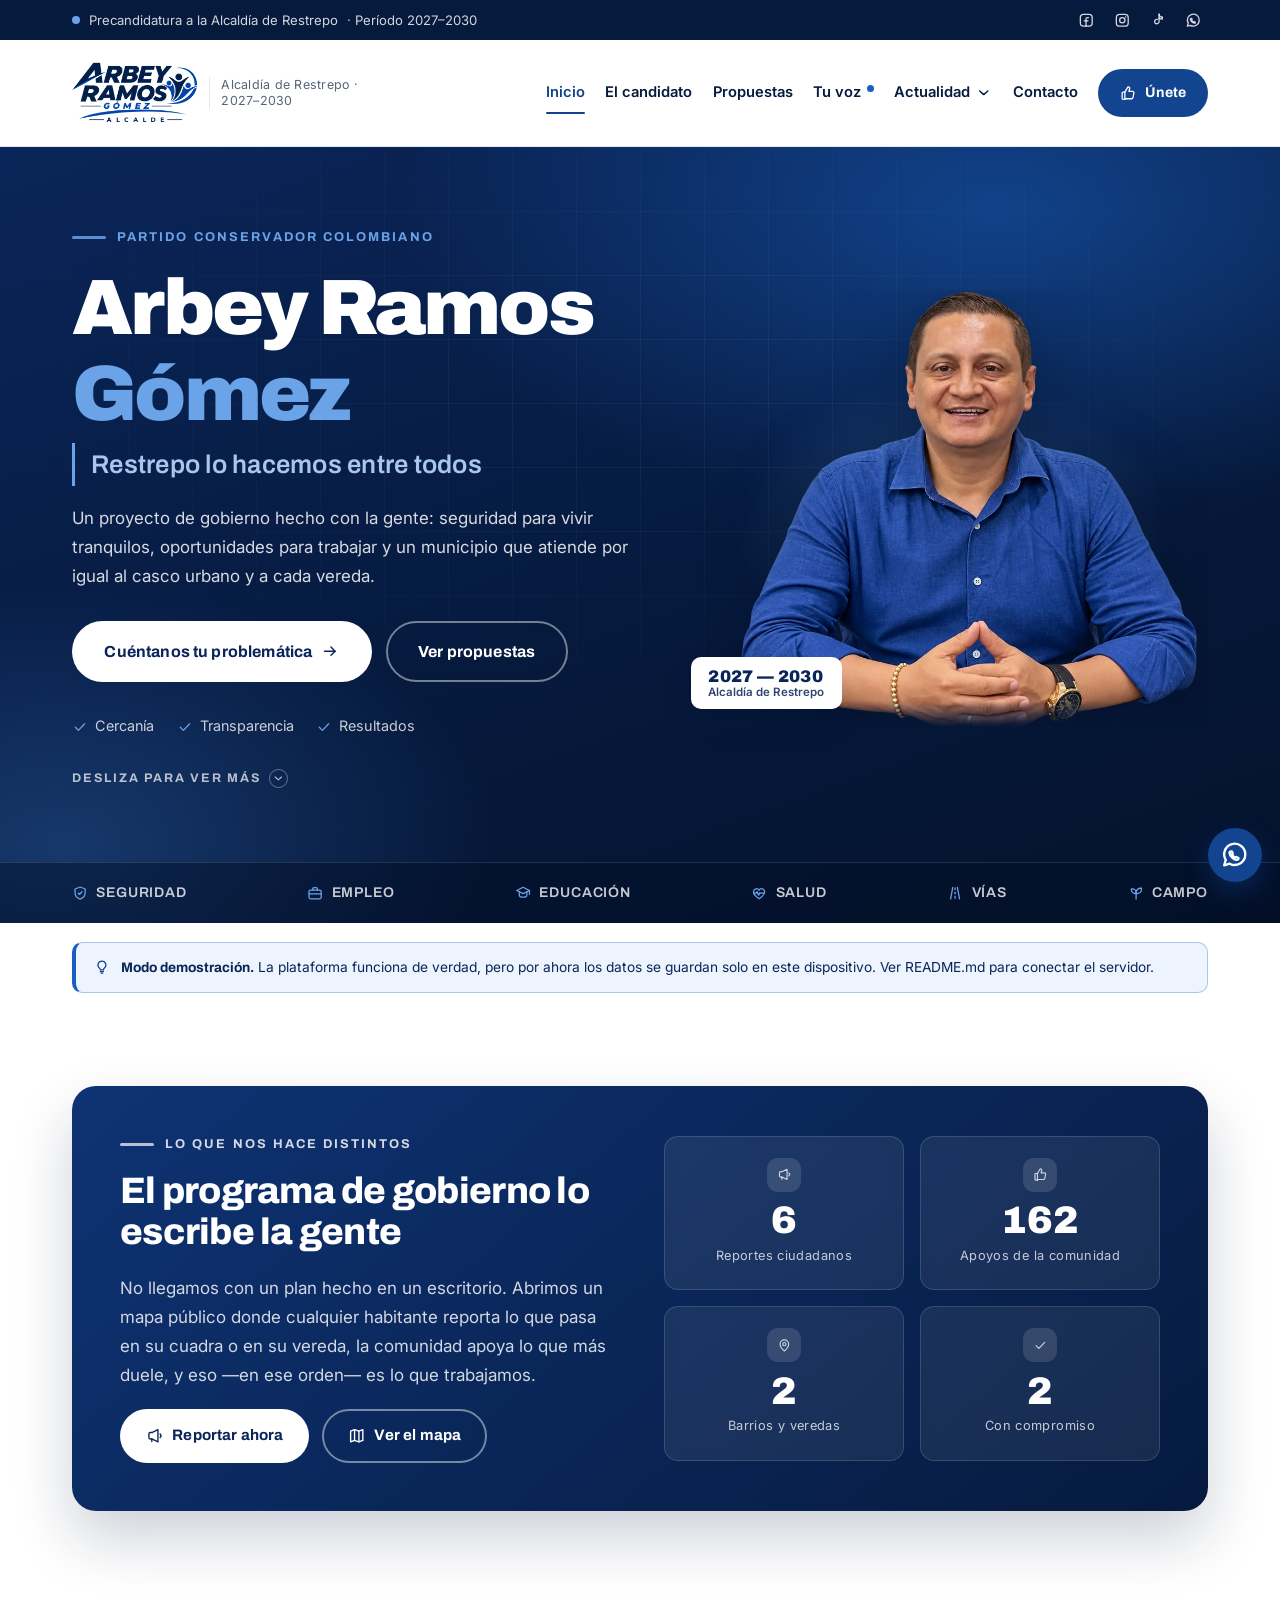
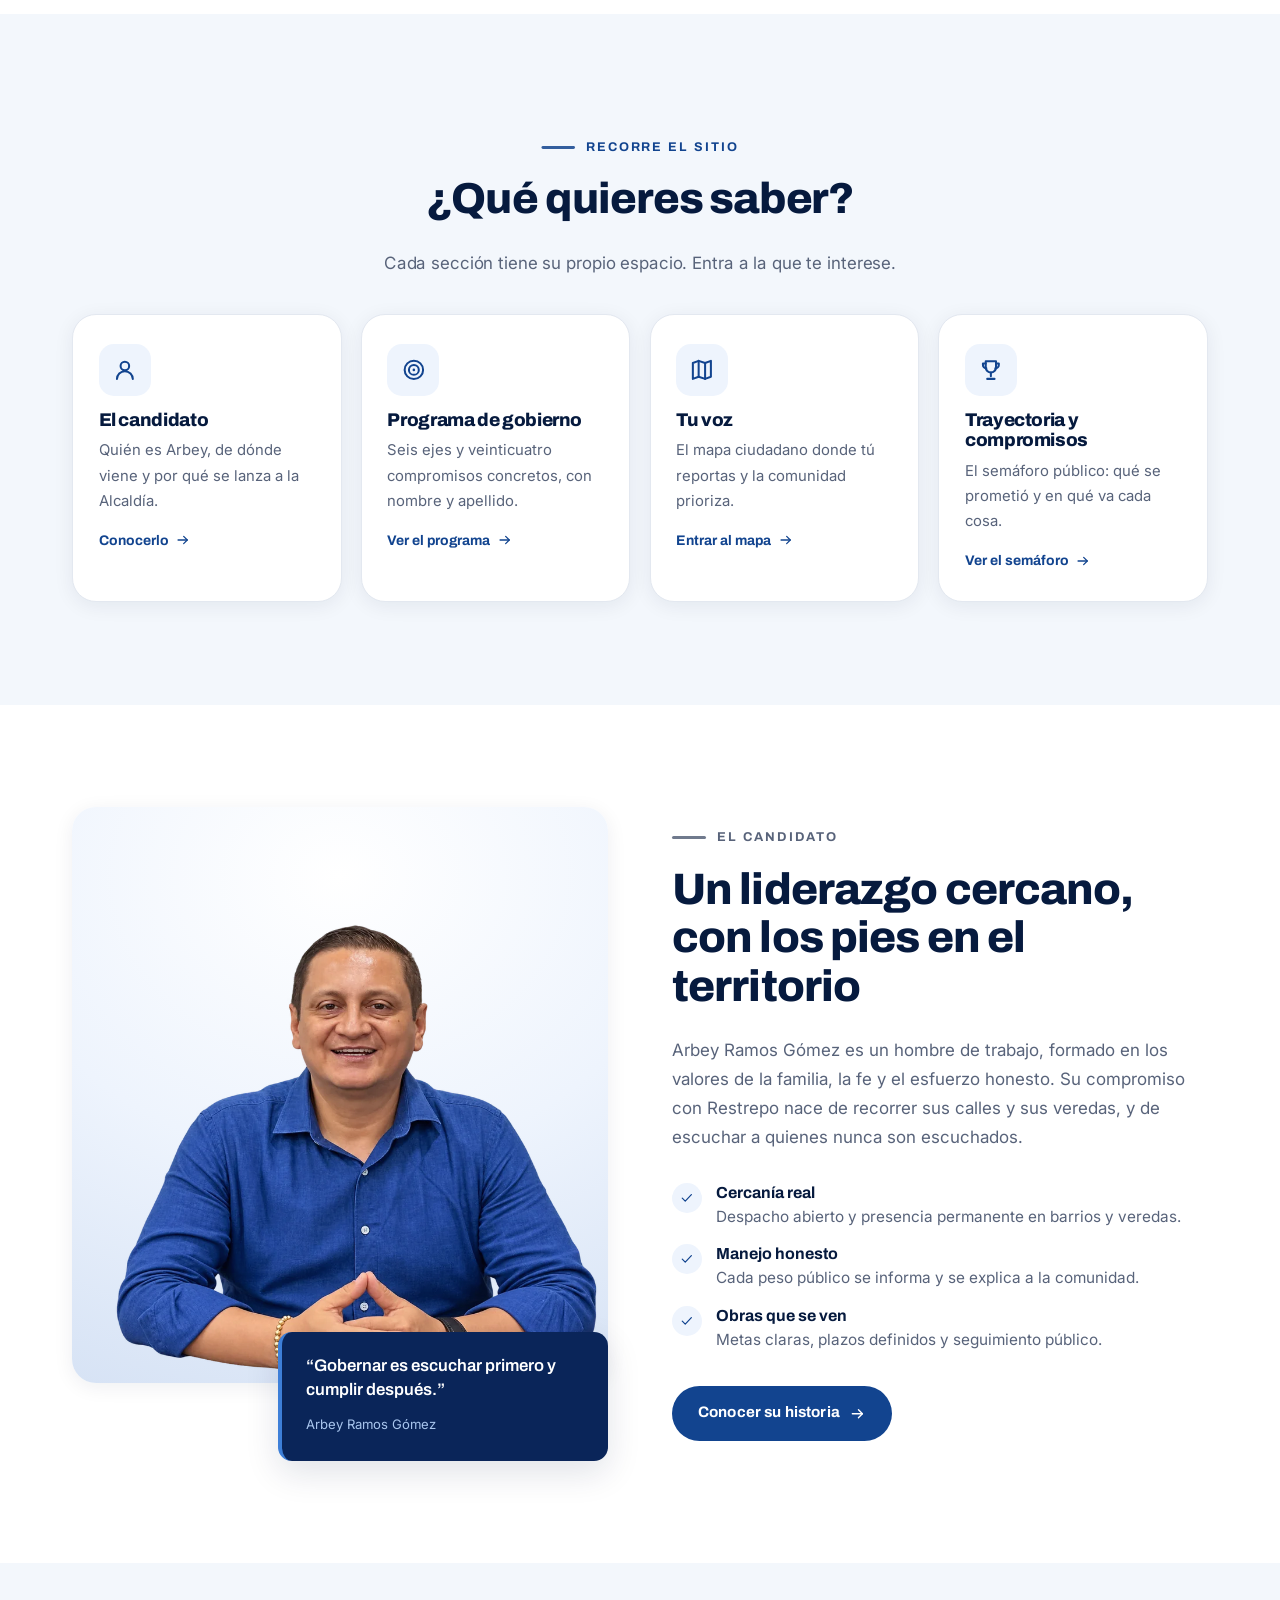
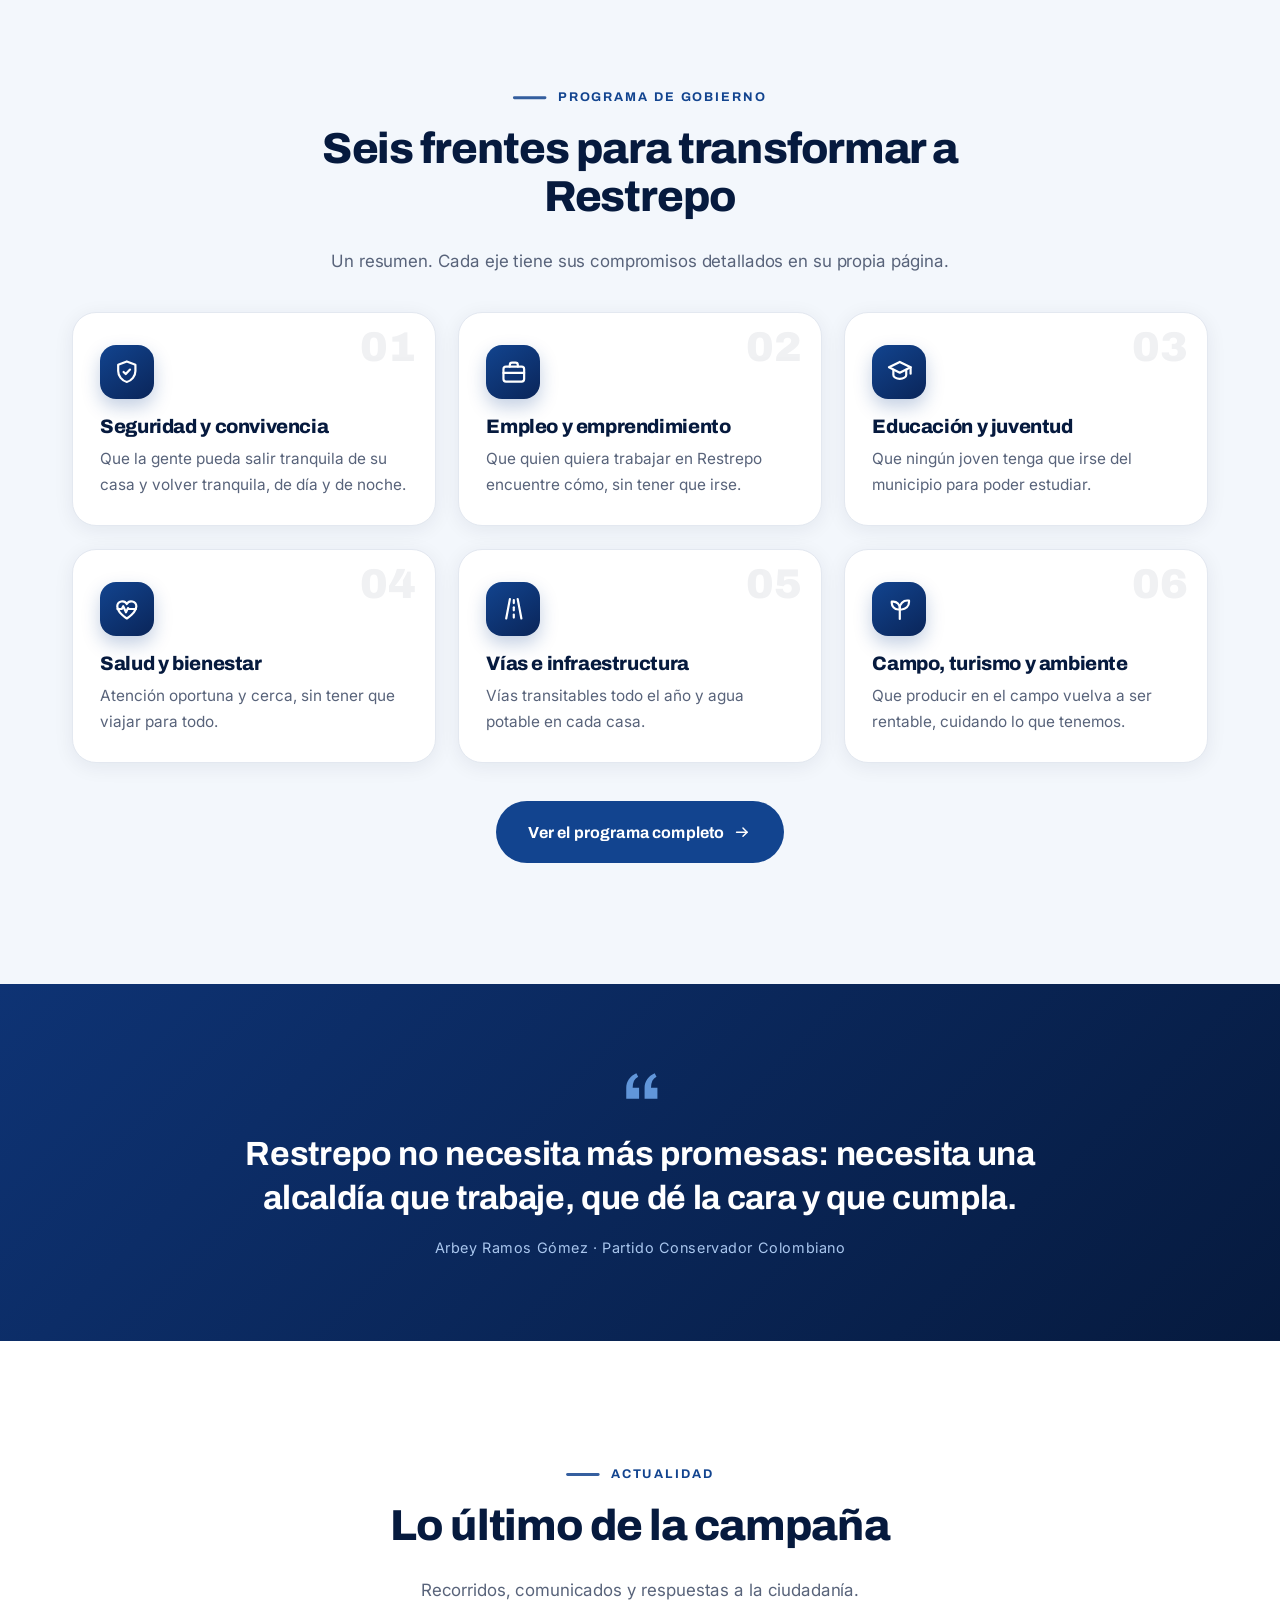
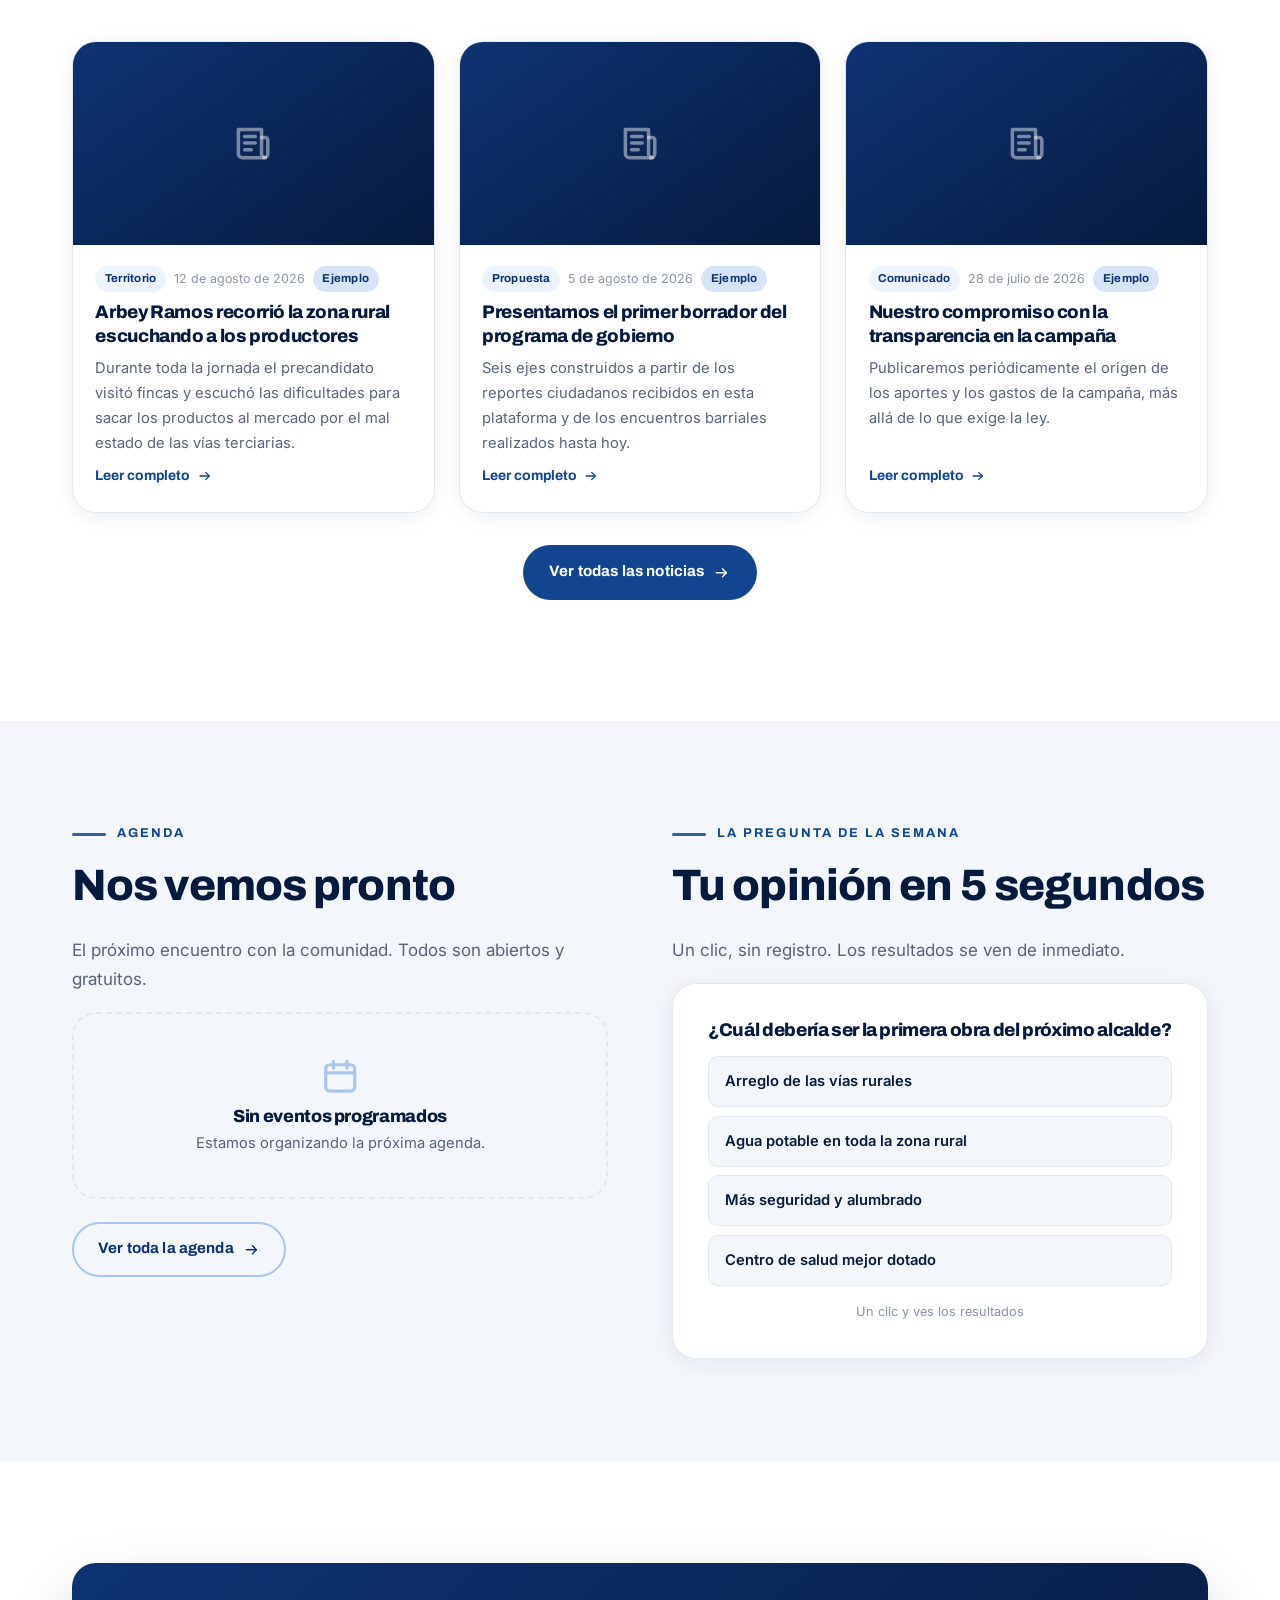
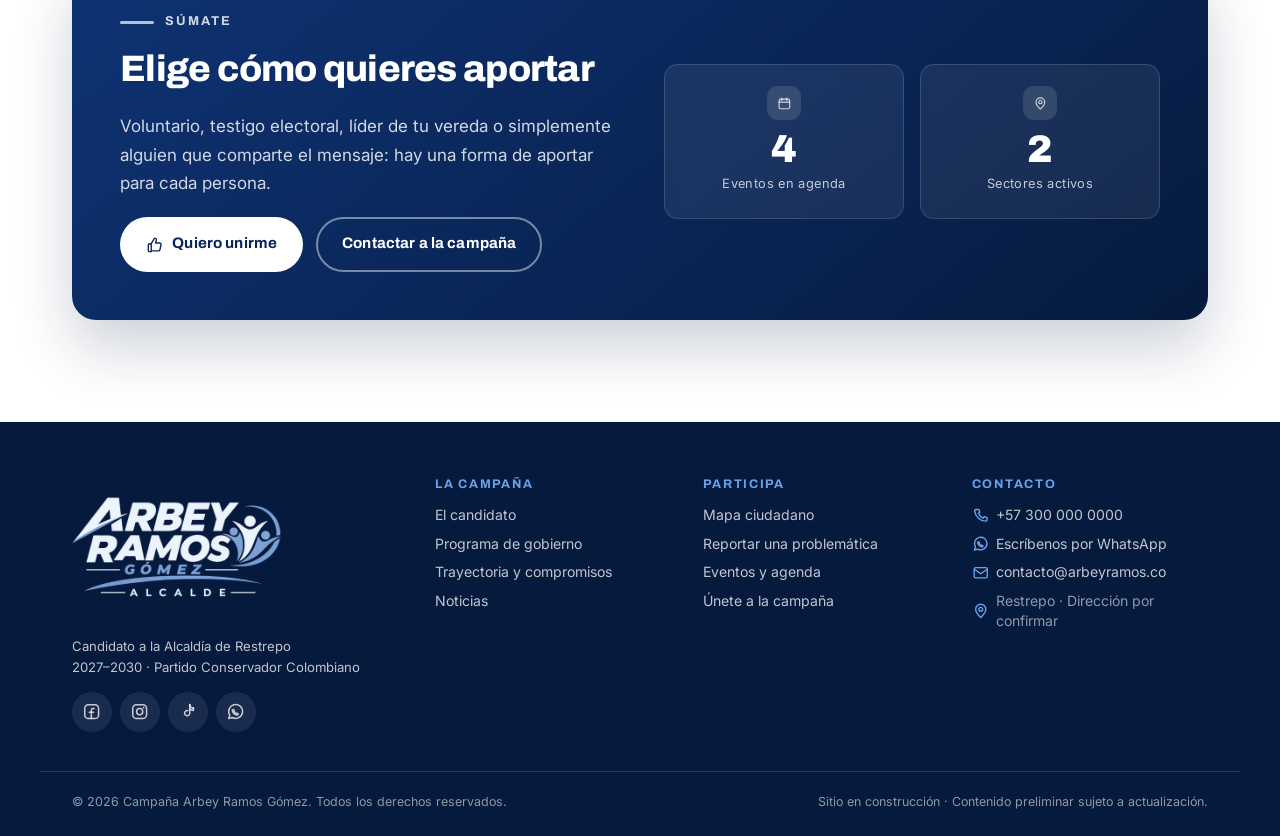
==== commit 8cafe5e5: "Rehace el móvil en dos columnas y suma movimiento al scroll MÓVIL En una sola columna la portada med" ====
--- a/index.html
+++ b/index.html
@@ -40,7 +40,7 @@
     <section class="hero" id="inicio">
       <div class="hero__bg" aria-hidden="true"></div>
       <div class="wrap hero__in">
-        <div class="hero__copy reveal">
+        <div class="hero__copy reveal reveal--izq">
           <p class="eyebrow"><span class="eyebrow__bar" aria-hidden="true"></span> Partido Conservador Colombiano</p>
           <h1 class="hero__title">Arbey Ramos <span>Gómez</span></h1>
           <p class="hero__slogan">Restrepo lo hacemos entre todos</p>
@@ -58,9 +58,13 @@
             <li><svg class="ico"><use href="#i-check"/></svg> Transparencia</li>
             <li><svg class="ico"><use href="#i-check"/></svg> Resultados</li>
           </ul>
-        </div>
-
-        <div class="hero__figure reveal reveal--d1">
+
+          <a class="hero__scroll" href="#plataforma">
+            Desliza para ver más <svg class="ico"><use href="#i-chevron"/></svg>
+          </a>
+        </div>
+
+        <div class="hero__figure reveal reveal--der reveal--d1">
 <div class="retrato retrato--hero">
             <span class="retrato__halo" aria-hidden="true"></span>
             <picture>
@@ -97,7 +101,7 @@
     </div>
 
     <!-- ============ LA PLATAFORMA CIUDADANA ============ -->
-    <section class="section">
+    <section class="section" id="plataforma">
       <div class="wrap">
         <div class="destacado reveal">
           <div>
--- a/assets/css/styles.css
+++ b/assets/css/styles.css
@@ -808,16 +808,88 @@
   50%      { transform: scale(1.08); opacity: 1; }
 }
 
-/* ---------- 17. Animación de aparición ---------- */
+/* ---------- 17. Movimiento al hacer scroll ---------- */
+
+/* --- 17.1 Aparición de bloques --- */
+/* El retraso va en --rd y no en transition-delay: estas mismas tarjetas
+   tienen su propia transición para el toque, y un transition-delay las
+   dejaría respondiendo tarde durante todo el resto de la visita. */
 .reveal {
   opacity: 0;
   transform: translateY(26px);
-  transition: opacity .7s var(--ease), transform .7s var(--ease);
+  transition: opacity .7s var(--ease) var(--rd, 0s),
+              transform .7s var(--ease) var(--rd, 0s);
 }
 .reveal.is-in { opacity: 1; transform: none; }
-.reveal--d1 { transition-delay: .12s; }
-.reveal--d2 { transition-delay: .24s; }
-.reveal--d3 { transition-delay: .36s; }
+.reveal--d1 { --rd: .12s; }
+.reveal--d2 { --rd: .24s; }
+.reveal--d3 { --rd: .36s; }
+
+/* Los encabezados de sección entran con un acercamiento leve: marcan el
+   comienzo de cada bloque mientras se baja. */
+.section__head.reveal { transform: translateY(20px) scale(.985); }
+
+/* Variantes: el bloque entra desde donde tiene sentido que venga. */
+.reveal--zoom { transform: translateY(16px) scale(.96); }
+.reveal--izq  { transform: translateX(-30px); }
+.reveal--der  { transform: translateX(30px); }
+
+/* --- 17.2 Barra de lectura --- */
+/* Cuánto falta para el final de la página. En un sitio de campaña, donde
+   la gente llega de un enlace y no sabe qué tan largo es, ubica. */
+.progreso {
+  position: fixed; top: 0; left: 0; right: 0; z-index: 80;
+  height: 3px; pointer-events: none;
+}
+.progreso span {
+  display: block; height: 100%;
+  background: linear-gradient(90deg, var(--azul-600), var(--azul-300));
+  transform: scaleX(0); transform-origin: left;
+}
+
+/* --- 17.3 Volver arriba --- */
+/* A la izquierda: la derecha ya es de WhatsApp. */
+.arriba {
+  position: fixed; left: 18px; bottom: 18px; z-index: 70;
+  display: grid; place-items: center;
+  width: 46px; height: 46px; padding: 0;
+  border-radius: 50%;
+  background: #fff; color: var(--azul-700);
+  border: 1px solid var(--linea);
+  box-shadow: var(--sombra-md);
+  font-size: 1.15rem; cursor: pointer;
+  opacity: 0; transform: translateY(14px) scale(.9); pointer-events: none;
+  transition: opacity .3s var(--ease), transform .3s var(--ease);
+}
+.arriba.is-on { opacity: 1; transform: none; pointer-events: auto; }
+.arriba:hover { background: var(--azul-50); }
+.arriba .ico { transform: rotate(-90deg); }
+body.nav-open .arriba { opacity: 0; pointer-events: none; }
+
+/* --- 17.4 Profundidad del hero --- */
+/* El fondo se mueve más despacio que el contenido: da sensación de capa.
+   Lo escribe ui.js en --py. */
+.hero__bg { transform: translate3d(0, var(--py, 0px), 0); will-change: transform; }
+
+/* --- 17.5 Aviso de que hay más abajo --- */
+.hero__scroll {
+  display: inline-flex; align-items: center; gap: .5rem;
+  margin-top: 1.8rem;
+  font-family: var(--f-display); font-weight: 700;
+  font-size: .78rem; letter-spacing: .16em; text-transform: uppercase;
+  color: rgba(255, 255, 255, .7);
+}
+.hero__scroll .ico {
+  width: 1.5em; height: 1.5em;
+  padding: .12em;
+  border: 1px solid rgba(255, 255, 255, .35);
+  border-radius: 50%;
+  animation: baja 1.9s var(--ease) infinite;
+}
+@keyframes baja {
+  0%, 60%, 100% { transform: translateY(0); }
+  30%           { transform: translateY(5px); }
+}
 
 /* ---------- 18. Responsive ---------- */
 @media (max-width: 980px) {
@@ -862,6 +934,30 @@
     border-bottom: 1px solid rgba(255, 255, 255, .1);
   }
   .nav > a:not(.btn)::after { display: none; }
+
+  /* Dónde estoy: en el panel no había ninguna marca de la página actual. */
+  .nav > a:not(.btn).is-active {
+    color: var(--azul-300);
+    box-shadow: inset 3px 0 0 var(--azul-300);
+    padding-left: .9rem;
+  }
+  .nav__grupo.is-active > .nav__btn { color: var(--azul-300); }
+
+  /* Los enlaces entran uno detrás de otro: el panel se siente vivo y
+     el ojo sigue la lista en vez de encontrarse un bloque de golpe. */
+  .nav.is-open > * { animation: nav-entra .38s var(--ease) both; }
+  .nav.is-open > *:nth-child(1) { animation-delay: .05s; }
+  .nav.is-open > *:nth-child(2) { animation-delay: .09s; }
+  .nav.is-open > *:nth-child(3) { animation-delay: .13s; }
+  .nav.is-open > *:nth-child(4) { animation-delay: .17s; }
+  .nav.is-open > *:nth-child(5) { animation-delay: .21s; }
+  .nav.is-open > *:nth-child(6) { animation-delay: .25s; }
+  .nav.is-open > *:nth-child(7) { animation-delay: .29s; }
+  @keyframes nav-entra {
+    from { opacity: 0; transform: translateX(20px); }
+    to   { opacity: 1; transform: none; }
+  }
+
   .nav__cta { margin-top: 1.2rem; }
   body.nav-open { overflow: hidden; }
   .nav-scrim {
@@ -880,9 +976,39 @@
   .brand__txt small { display: none; }
   .hero__strip-in { justify-content: center; gap: .7rem 1.2rem; }
   .hero__strip-in span { font-size: .78rem; }
-  .frame__tag { left: 50%; transform: translateX(-50%); bottom: -14px; }
+  /* Con la foto más chica, el cartel en dos líneas le tapaba las manos:
+     pasa a ser una franja de una sola línea, apoyada en el borde. */
+  .frame__tag {
+    left: 50%; transform: translateX(-50%); bottom: -14px;
+    flex-direction: row; align-items: baseline; gap: .5rem;
+    white-space: nowrap;
+  }
+  .frame__tag em::before { content: "·"; margin-right: .5rem; opacity: .5; }
   .footer__in { flex-direction: column; align-items: flex-start; text-align: left; }
   .footer__legal { flex-direction: column; }
+
+  /* --- El hero, en la primera pantalla ---
+     La foto se llevaba el celular entero: quien entraba veía una
+     fotografía y tenía que deslizar para enterarse de quién es y a qué
+     aspira. Con la foto más chica caben el nombre, el lema y el botón
+     principal sin mover el dedo. */
+  .hero { padding-top: 1.5rem; }
+  .hero__in { gap: 1.3rem; padding-bottom: 2.4rem; }
+  .hero__title { font-size: clamp(2.1rem, 1rem + 6.6vw, 3rem); }
+  .hero__slogan { font-size: 1.05rem; margin-bottom: .9rem; }
+  .hero__lead { font-size: .95rem; margin-bottom: 1.5rem; }
+  .hero__copy .eyebrow { font-size: .75rem; letter-spacing: .1em; margin-bottom: .7rem; }
+
+  /* Un botón por línea y a todo el ancho: el pulgar no falla. */
+  .hero__cta { gap: .6rem; margin-bottom: 1.5rem; }
+  .hero__cta .btn { width: 100%; }
+  .hero__badges { justify-content: center; gap: .5rem 1.1rem; font-size: .85rem; }
+
+  .hero__scroll { margin-top: 1.4rem; font-size: .75rem; letter-spacing: .12em; }
+
+  /* Los botones sueltos de las secciones también van a todo el ancho. */
+  .destacado__acciones .btn, .section > .wrap > p > .btn { width: 100%; }
+  .destacado__acciones { gap: .6rem; }
 }
 
 /* ---------- 19. Preferencias del usuario / impresión ---------- */
--- a/assets/css/plataforma.css
+++ b/assets/css/plataforma.css
@@ -927,6 +927,14 @@
   .retrato { width: min(100%, 400px); margin-inline: auto; }
 }
 
+/* En celular la foto se queda en un tercio de la pantalla: lo demás es
+   para el nombre y el botón. Ver el bloque del hero en styles.css. */
+@media (max-width: 620px) {
+  .retrato--hero { width: min(70%, 280px); }
+  .retrato--hero .frame__tag { padding: .45rem .9rem; }
+  .retrato--hero .frame__tag strong { font-size: .95rem; }
+}
+
 /* =========================================================
    ICONOS DE APOYO (cifras, semáforo, trayectoria, ranking)
    ========================================================= */
@@ -1023,6 +1031,93 @@
 }
 
 /* =========================================================
+   MÓVIL: DOS TARJETAS POR FILA
+   En una sola columna la portada medía 12.500 px de alto y el pulgar
+   pasaba de largo antes de llegar a lo importante. En dos columnas la
+   página se acorta casi a la mitad y cada bloque se abarca de un
+   vistazo. Las tarjetas se compactan a la vez: con ~170 px de ancho,
+   el relleno y los tamaños pensados para escritorio no caben.
+   Nada baja de 12 px (.75rem): ver el bloque de legibilidad de arriba.
+   ========================================================= */
+@media (max-width: 620px) {
+  .accesos, .cards, .help, .tablero, .noticias, .semaforo, .pasos, .contact {
+    grid-template-columns: repeat(2, minmax(0, 1fr));
+    gap: .8rem;
+  }
+
+  /* En dos columnas el texto de apoyo se dispara a seis o siete líneas y
+     descuadra la fila entera. Se corta a tres: es un adelanto, el texto
+     completo está a un toque de distancia. */
+  .acceso p, .card p, .help__item p, .paso p, .noticia p, .noticia h3 {
+    display: -webkit-box; -webkit-box-orient: vertical; overflow: hidden;
+    -webkit-line-clamp: 3;
+  }
+
+  /* --- Accesos de la portada --- */
+  .acceso { padding: 1.1rem .95rem 1.15rem; gap: .3rem; border-radius: var(--radio); }
+  .acceso__ico { width: 40px; height: 40px; margin-bottom: .2rem; border-radius: 12px; font-size: 1.1rem; }
+  .acceso h3 { font-size: 1rem; line-height: 1.22; }
+  .acceso p { font-size: .8rem; line-height: 1.42; }
+  .acceso__mas { margin-top: .3rem; font-size: .8rem; }
+
+  /* --- Ejes del programa --- */
+  .card { padding: 1.15rem .95rem 1.2rem; border-radius: var(--radio); }
+  .card__ico { width: 42px; height: 42px; margin-bottom: .7rem; border-radius: 13px; font-size: 1.15rem; }
+  .card h3 { font-size: 1rem; margin-bottom: .3rem; }
+  .card p { font-size: .8rem; line-height: 1.45; }
+  .card__n { top: .5rem; right: .7rem; font-size: 1.7rem; }
+
+  /* --- Cómo ayudar --- */
+  .help__item { padding: 1.3rem .9rem; border-radius: var(--radio); }
+  .help__ico { width: 46px; height: 46px; margin-bottom: .7rem; font-size: 1.2rem; }
+  .help__item h3 { font-size: 1rem; }
+  .help__item p { font-size: .8rem; line-height: 1.45; }
+
+  /* --- Cifras --- */
+  .tablero { gap: .7rem; }
+  .tablero__item { padding: .95rem .55rem; }
+  .tablero__ico { width: 30px; height: 30px; margin-bottom: .45rem; }
+  .tablero__item b { font-size: 1.75rem; }
+  .tablero__item span { display: block; font-size: .76rem; line-height: 1.3; }
+
+  /* --- Noticias --- */
+  .noticia { border-radius: var(--radio); }
+  .noticia__cuerpo { padding: .85rem .9rem 1.05rem; gap: .4rem; }
+  .noticia h3 { font-size: .98rem; line-height: 1.25; }
+  .noticia p { font-size: .8rem; line-height: 1.42; }
+  .noticia__meta { gap: .22rem .45rem; font-size: .76rem; line-height: 1.2; }
+  .noticia__meta .etiqueta { padding: .12rem .5rem; font-size: .7rem; }
+  .noticia__mas { font-size: .8rem; }
+  /* La destacada sigue ocupando la fila entera: es la que abre la página. */
+  .noticia--destacada { grid-column: 1 / -1; }
+
+  /* --- Semáforo de compromisos --- */
+  .semaforo__col { padding: .9rem .8rem; border-radius: var(--radio); }
+  .semaforo__cab { font-size: .82rem; gap: .4rem; margin-bottom: .6rem; }
+  .semaforo__cab b { font-size: .76rem; padding: .1rem .4rem; }
+
+  /* --- Pasos de "cómo funciona" --- */
+  .pasos { gap: 1rem .8rem; }
+  .paso { padding-top: 2.6rem; }
+  .paso::before { width: 36px; height: 36px; font-size: .95rem; border-radius: 11px; }
+  .paso h3 { font-size: 1rem; }
+  .paso p { font-size: .8rem; line-height: 1.45; }
+
+  /* --- Contacto --- */
+  .contact__item { padding: 1.2rem .8rem; border-radius: var(--radio); }
+  .contact__item strong { font-size: .95rem; }
+  .contact__item span { font-size: .8rem; }
+}
+
+/* Pantallas muy angostas: dos columnas siguen siendo mejor que una, pero
+   el texto de apoyo ya no cabe y estorba más de lo que ayuda. */
+@media (max-width: 360px) {
+  .accesos, .cards, .help, .noticias, .semaforo, .pasos, .contact { gap: .6rem; }
+  .acceso p, .card p, .help__item p { display: none; }
+  .acceso, .card { padding-inline: .8rem; }
+}
+
+/* =========================================================
    TÁCTIL: REACCIÓN AL TOQUE EN LUGAR DE HOVER
    En una pantalla táctil el :hover se queda pegado después de tocar:
    la tarjeta se levanta y no vuelve a bajar. Se anula el hover y se
@@ -1036,6 +1131,10 @@
     transform: none;
   }
   .btn:hover { box-shadow: none; }
+
+  /* Sin puntero, la línea de color de la tarjeta no se vería nunca: se
+     pinta sola cuando la tarjeta entra en pantalla. */
+  .card.is-in::before { transform: scaleX(1); transition-delay: var(--rd, 0s); }
 
   .btn:active { transform: scale(.96); }
   .card:active, .acceso:active, .noticia:active, .evento:active,
@@ -1055,9 +1154,12 @@
    ========================================================= */
 @media (max-width: 700px) {
   .reveal { transform: translateY(16px); transition-duration: .5s; }
-  .reveal--d1 { transition-delay: .07s; }
-  .reveal--d2 { transition-delay: .14s; }
-  .reveal--d3 { transition-delay: .21s; }
+  .reveal--zoom { transform: translateY(12px) scale(.97); }
+  .reveal--izq { transform: translateX(-18px); }
+  .reveal--der { transform: translateX(18px); }
+  .reveal--d1 { --rd: .07s; }
+  .reveal--d2 { --rd: .14s; }
+  .reveal--d3 { --rd: .21s; }
 }
 
 /* =========================================================
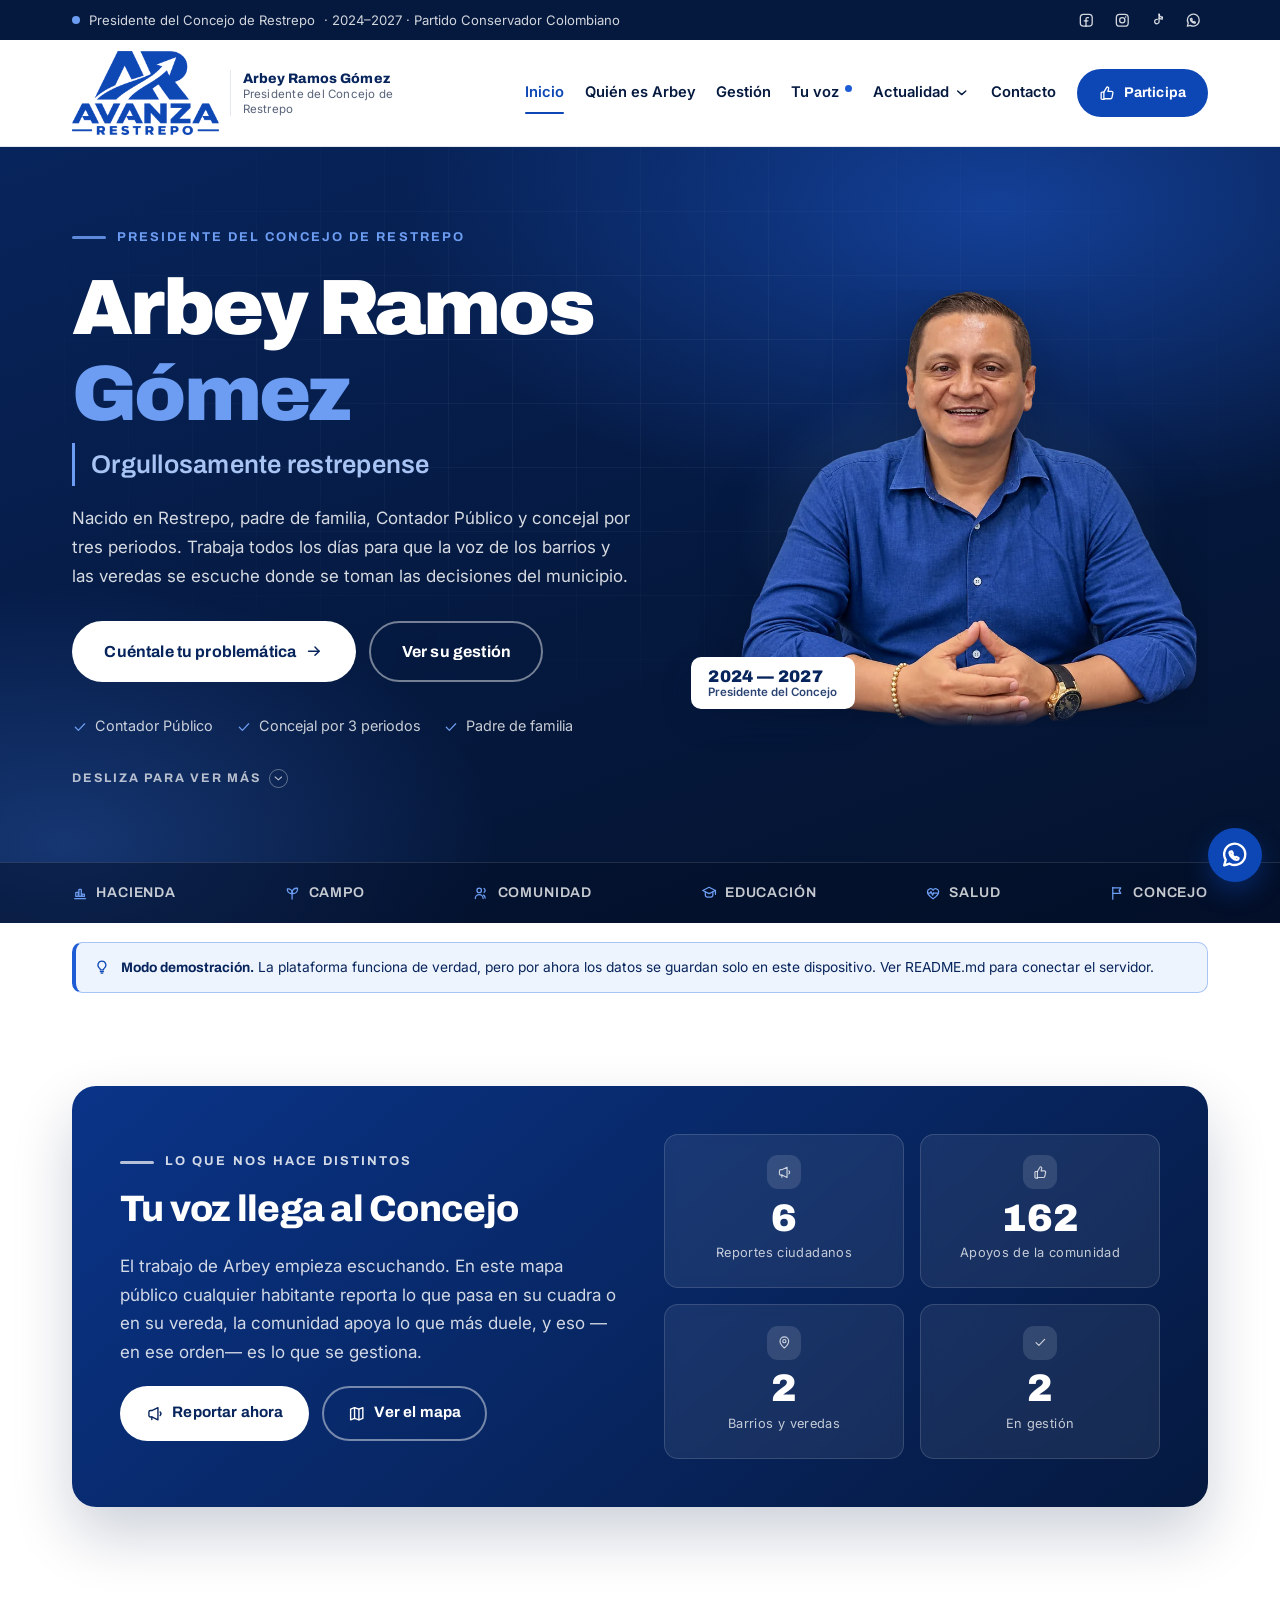
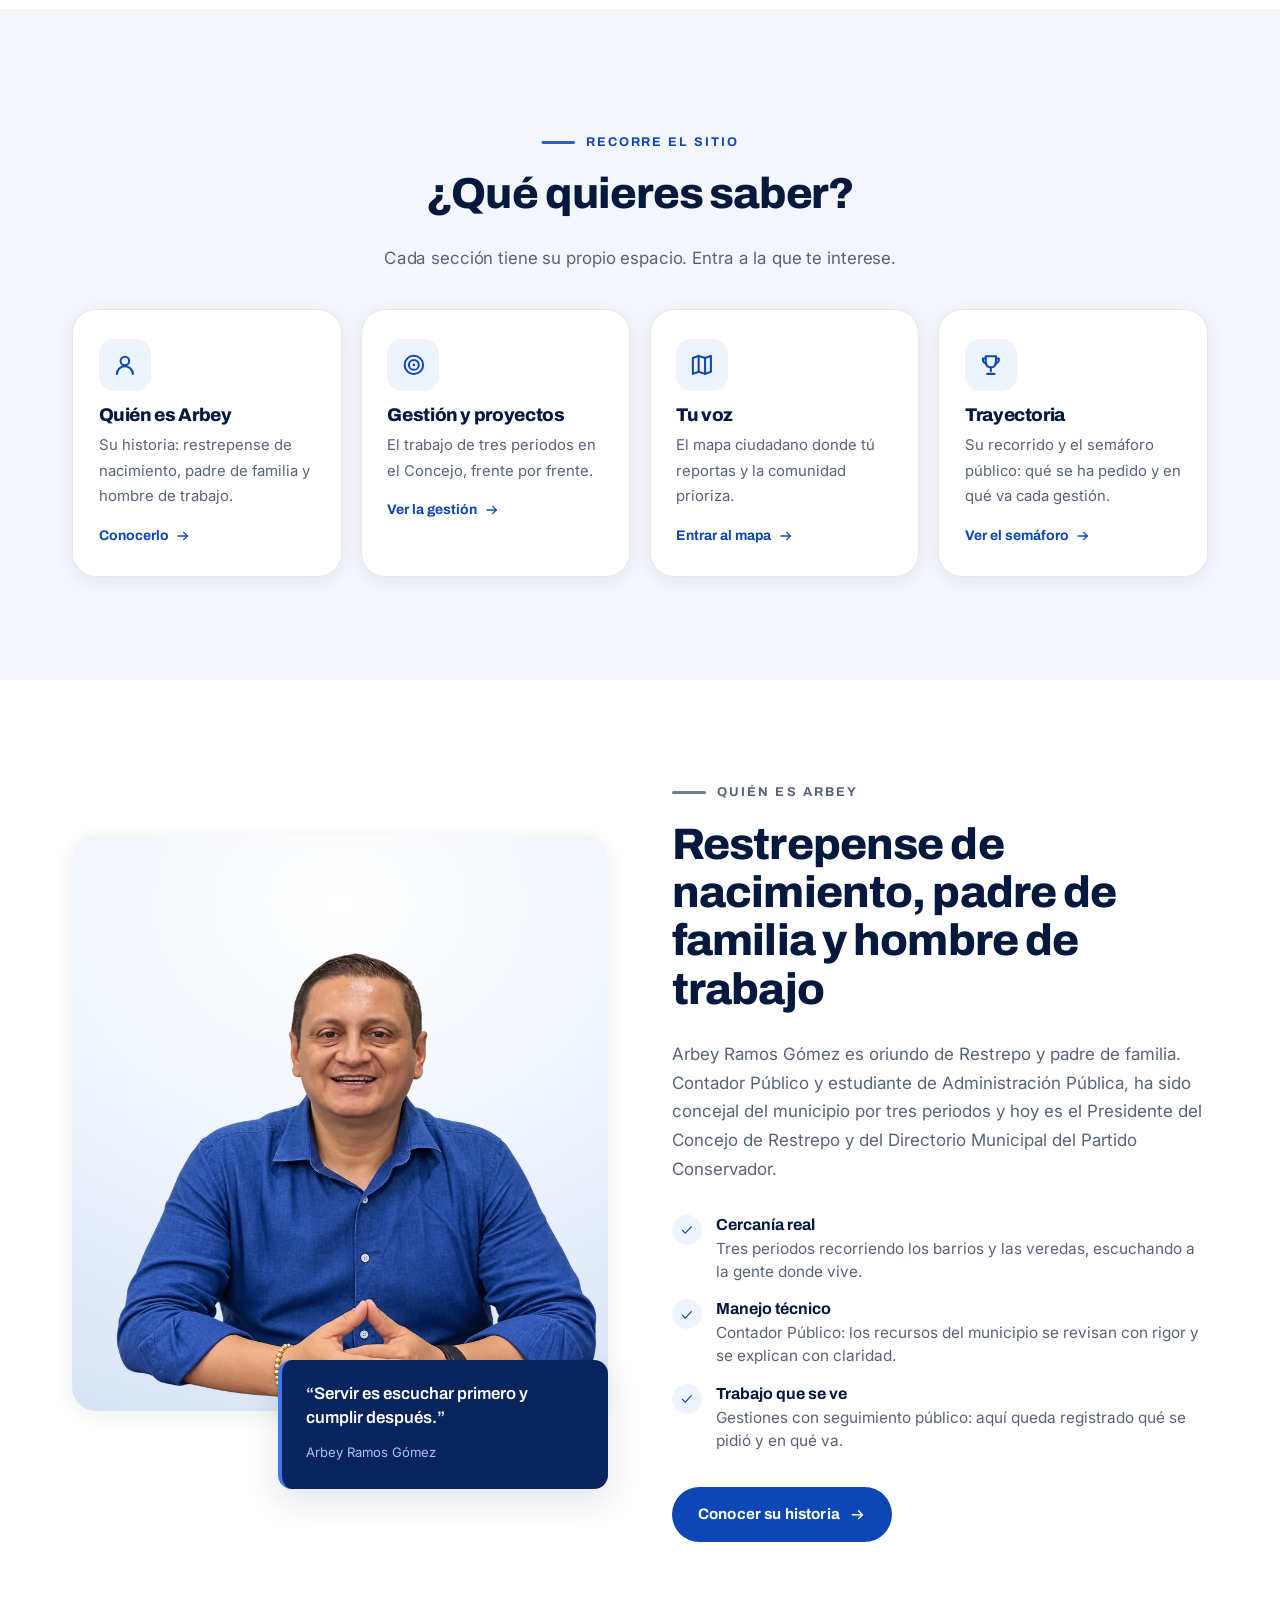
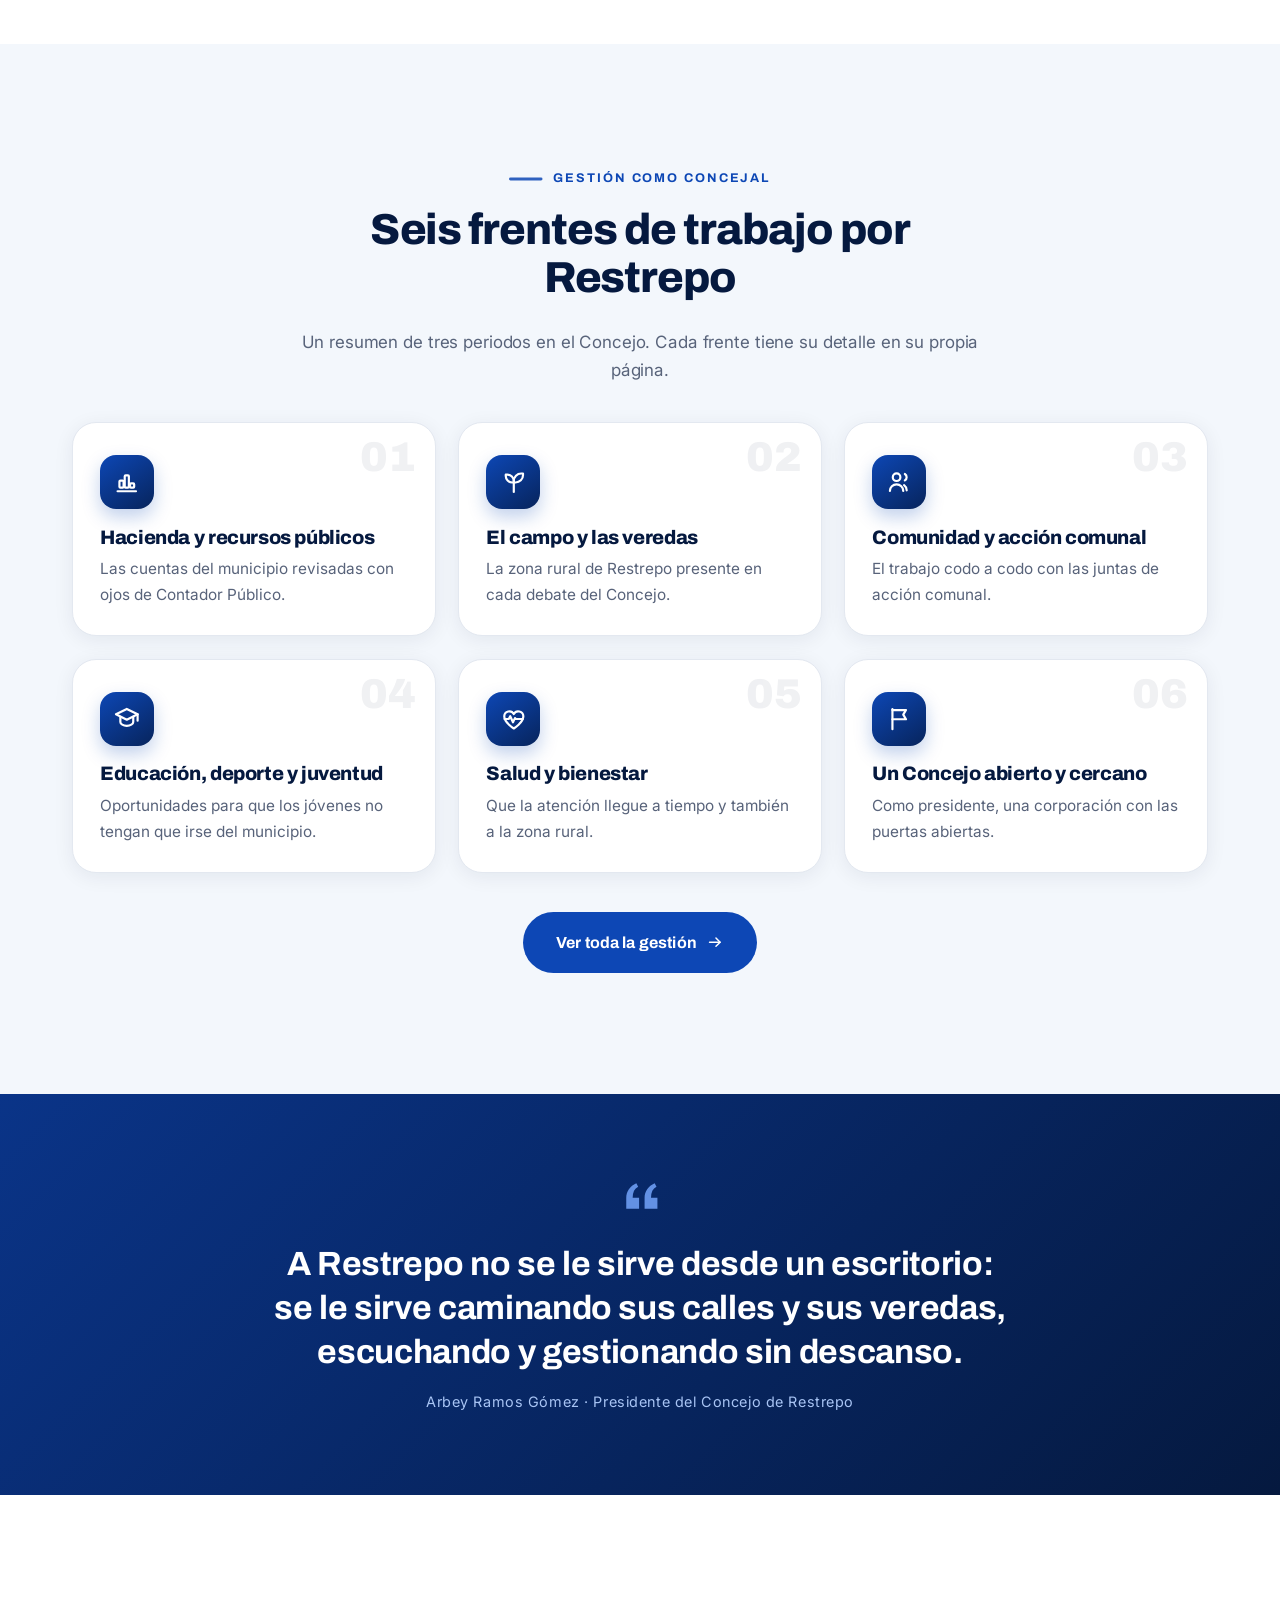
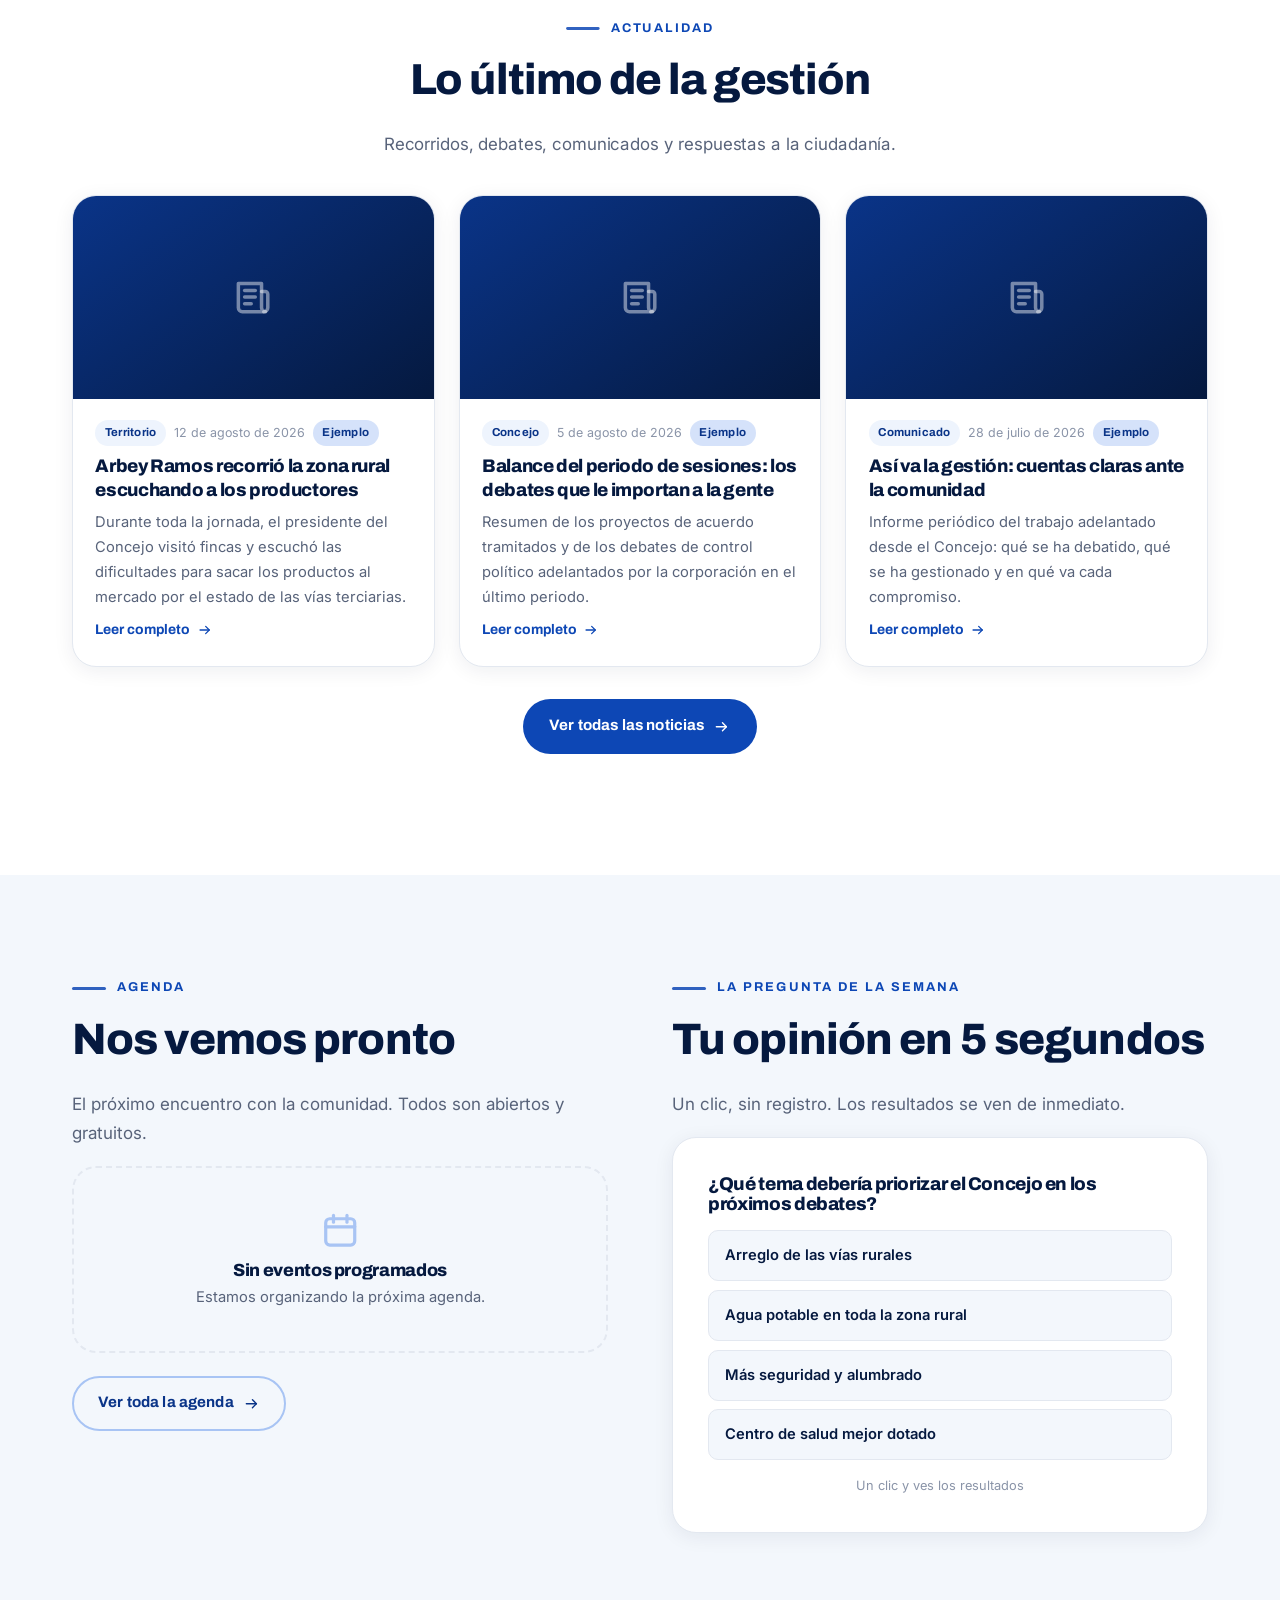
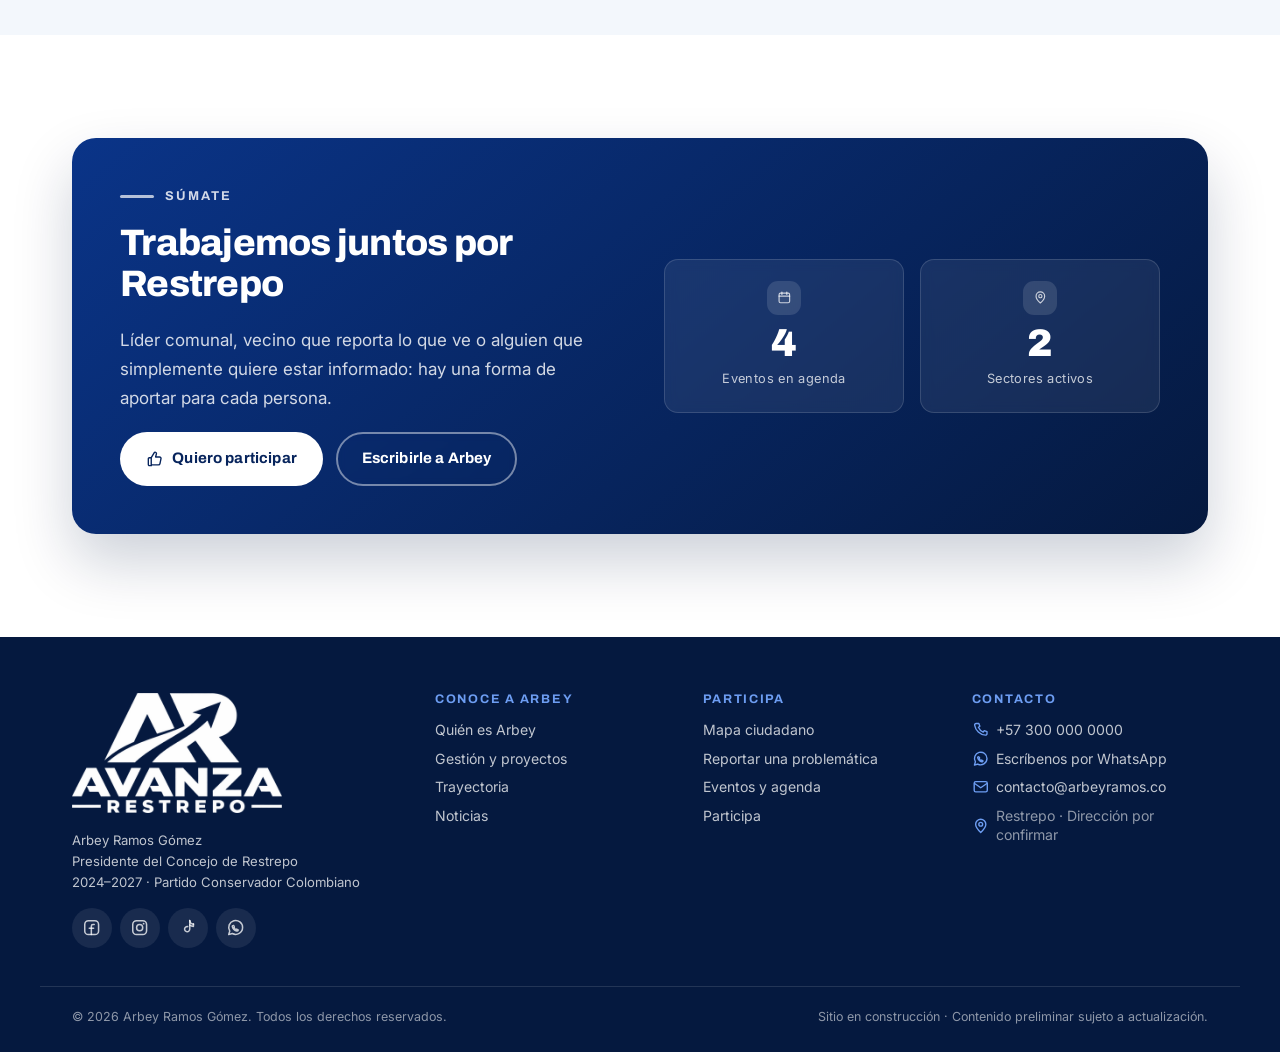
==== commit 5e6bdb06: "Convierte el sitio en la página personal de Arbey con la marca Avanza Restrepo Sin menciones de alca" ====
--- a/index.html
+++ b/index.html
@@ -3,21 +3,23 @@
 <head>
   <meta charset="utf-8" />
   <meta name="viewport" content="width=device-width, initial-scale=1" />
-  <title>Arbey Ramos Gómez · Alcaldía de Restrepo 2027–2030</title>
-
-  <meta name="description" content="Arbey Ramos Gómez, candidato a la Alcaldía de Restrepo 2027–2030 por el Partido Conservador Colombiano. Un programa de gobierno construido con los reportes de la gente." />
+  <title>Arbey Ramos Gómez · Presidente del Concejo de Restrepo</title>
+
+  <meta name="description" content="Arbey Ramos Gómez, Presidente del Concejo de Restrepo 2024–2027. Restrepense de nacimiento, padre de familia, Contador Público y concejal por tres periodos. Conoce su gestión y reporta lo que necesita tu sector." />
   <meta name="author" content="Arbey Ramos Gómez" />
-  <meta name="theme-color" content="#0A2559" />
+  <meta name="theme-color" content="#07245C" />
 
   <meta property="og:type" content="website" />
   <meta property="og:locale" content="es_CO" />
-  <meta property="og:title" content="Arbey Ramos Gómez · Alcaldía de Restrepo 2027–2030" />
-  <meta property="og:description" content="Reporta lo que necesita tu barrio o tu vereda. Tu voz construye el programa de gobierno." />
+  <meta property="og:title" content="Arbey Ramos Gómez · Presidente del Concejo de Restrepo" />
+  <meta property="og:description" content="Reporta lo que necesita tu barrio o tu vereda. Tu voz llega al Concejo Municipal." />
   <meta property="og:image" content="assets/img/og-image.jpg" />
   <meta name="twitter:card" content="summary_large_image" />
 
-  <!-- El logo de la pantalla de carga: que empiece a bajar ya, no cuando lo pida el script. -->
-  <link rel="preload" href="assets/img/logo.png" as="image" fetchpriority="high" />
+  <!-- Las capas del logo de la pantalla de carga: que empiecen a bajar ya, no cuando las pida el script. -->
+  <link rel="preload" href="assets/img/carga-a.png" as="image" fetchpriority="high" />
+  <link rel="preload" href="assets/img/carga-r.png" as="image" fetchpriority="high" />
+  <link rel="preload" href="assets/img/carga-texto.png" as="image" fetchpriority="high" />
   <link rel="icon" href="assets/img/favicon.png" sizes="32x32" />
   <link rel="apple-touch-icon" href="assets/img/icono-apple.png" />
   <link rel="manifest" href="manifest.json" />
@@ -41,22 +43,22 @@
       <div class="hero__bg" aria-hidden="true"></div>
       <div class="wrap hero__in">
         <div class="hero__copy reveal reveal--izq">
-          <p class="eyebrow"><span class="eyebrow__bar" aria-hidden="true"></span> Partido Conservador Colombiano</p>
+          <p class="eyebrow"><span class="eyebrow__bar" aria-hidden="true"></span> Presidente del Concejo de Restrepo</p>
           <h1 class="hero__title">Arbey Ramos <span>Gómez</span></h1>
-          <p class="hero__slogan">Restrepo lo hacemos entre todos</p>
+          <p class="hero__slogan">Orgullosamente restrepense</p>
           <p class="hero__lead">
-            Un proyecto de gobierno hecho con la gente: seguridad para vivir tranquilos,
-            oportunidades para trabajar y un municipio que atiende por igual al casco urbano
-            y a cada vereda.
+            Nacido en Restrepo, padre de familia, Contador Público y concejal por tres
+            periodos. Trabaja todos los días para que la voz de los barrios y las veredas
+            se escuche donde se toman las decisiones del municipio.
           </p>
           <div class="hero__cta">
-            <a class="btn btn--claro btn--lg" href="voz.html#reportar">Cuéntanos tu problemática <svg class="ico"><use href="#i-arrow"/></svg></a>
-            <a class="btn btn--ghost btn--lg" href="propuestas.html">Ver propuestas</a>
+            <a class="btn btn--claro btn--lg" href="voz.html#reportar">Cuéntale tu problemática <svg class="ico"><use href="#i-arrow"/></svg></a>
+            <a class="btn btn--ghost btn--lg" href="gestion.html">Ver su gestión</a>
           </div>
           <ul class="hero__badges">
-            <li><svg class="ico"><use href="#i-check"/></svg> Cercanía</li>
-            <li><svg class="ico"><use href="#i-check"/></svg> Transparencia</li>
-            <li><svg class="ico"><use href="#i-check"/></svg> Resultados</li>
+            <li><svg class="ico"><use href="#i-check"/></svg> Contador Público</li>
+            <li><svg class="ico"><use href="#i-check"/></svg> Concejal por 3 periodos</li>
+            <li><svg class="ico"><use href="#i-check"/></svg> Padre de familia</li>
           </ul>
 
           <a class="hero__scroll" href="#plataforma">
@@ -70,11 +72,11 @@
             <picture>
               <source srcset="assets/img/arbey.webp" type="image/webp">
               <img class="retrato__img" src="assets/img/arbey.png" width="920" height="789"
-                   alt="Arbey Ramos Gómez, candidato a la Alcaldía de Restrepo" fetchpriority="high">
+                   alt="Arbey Ramos Gómez, Presidente del Concejo de Restrepo" fetchpriority="high">
             </picture>
             <div class="frame__tag">
-              <strong>2027 — 2030</strong>
-              <em>Alcaldía de Restrepo</em>
+              <strong>2024 — 2027</strong>
+              <em>Presidente del Concejo</em>
             </div>
           </div>
         </div>
@@ -82,12 +84,12 @@
 
       <div class="hero__strip">
         <div class="wrap hero__strip-in">
-          <span><svg class="ico"><use href="#i-shield"/></svg> Seguridad</span>
-          <span><svg class="ico"><use href="#i-briefcase"/></svg> Empleo</span>
+          <span><svg class="ico"><use href="#i-chart"/></svg> Hacienda</span>
+          <span><svg class="ico"><use href="#i-sprout"/></svg> Campo</span>
+          <span><svg class="ico"><use href="#i-users"/></svg> Comunidad</span>
           <span><svg class="ico"><use href="#i-graduation"/></svg> Educación</span>
           <span><svg class="ico"><use href="#i-salud"/></svg> Salud</span>
-          <span><svg class="ico"><use href="#i-road"/></svg> Vías</span>
-          <span><svg class="ico"><use href="#i-sprout"/></svg> Campo</span>
+          <span><svg class="ico"><use href="#i-flag"/></svg> Concejo</span>
         </div>
       </div>
     </section>
@@ -106,11 +108,11 @@
         <div class="destacado reveal">
           <div>
             <p class="eyebrow"><span class="eyebrow__bar" aria-hidden="true"></span> Lo que nos hace distintos</p>
-            <h2>El programa de gobierno lo escribe la gente</h2>
+            <h2>Tu voz llega al Concejo</h2>
             <p>
-              No llegamos con un plan hecho en un escritorio. Abrimos un mapa público donde cualquier
-              habitante reporta lo que pasa en su cuadra o en su vereda, la comunidad apoya lo que más
-              duele, y eso —en ese orden— es lo que trabajamos.
+              El trabajo de Arbey empieza escuchando. En este mapa público cualquier
+              habitante reporta lo que pasa en su cuadra o en su vereda, la comunidad
+              apoya lo que más duele, y eso —en ese orden— es lo que se gestiona.
             </p>
             <div class="destacado__acciones">
               <a class="btn btn--claro" href="voz.html#reportar"><svg class="ico"><use href="#i-megaphone"/></svg> Reportar ahora</a>
@@ -122,7 +124,7 @@
             <div class="tablero__item"><b data-stat="reportes">0</b><span>Reportes ciudadanos</span></div>
             <div class="tablero__item"><b data-stat="apoyos">0</b><span>Apoyos de la comunidad</span></div>
             <div class="tablero__item"><b data-stat="zonas">0</b><span>Barrios y veredas</span></div>
-            <div class="tablero__item"><b data-stat="atendidos">0</b><span>Con compromiso</span></div>
+            <div class="tablero__item"><b data-stat="atendidos">0</b><span>En gestión</span></div>
           </div>
         </div>
       </div>
@@ -138,18 +140,18 @@
         </header>
 
         <div class="accesos">
-          <a class="acceso reveal" href="candidato.html">
+          <a class="acceso reveal" href="perfil.html">
             <span class="acceso__ico"><svg class="ico"><use href="#i-user"/></svg></span>
-            <h3>El candidato</h3>
-            <p>Quién es Arbey, de dónde viene y por qué se lanza a la Alcaldía.</p>
+            <h3>Quién es Arbey</h3>
+            <p>Su historia: restrepense de nacimiento, padre de familia y hombre de trabajo.</p>
             <span class="acceso__mas">Conocerlo <svg class="ico"><use href="#i-arrow"/></svg></span>
           </a>
 
-          <a class="acceso reveal reveal--d1" href="propuestas.html">
+          <a class="acceso reveal reveal--d1" href="gestion.html">
             <span class="acceso__ico"><svg class="ico"><use href="#i-target"/></svg></span>
-            <h3>Programa de gobierno</h3>
-            <p>Seis ejes y veinticuatro compromisos concretos, con nombre y apellido.</p>
-            <span class="acceso__mas">Ver el programa <svg class="ico"><use href="#i-arrow"/></svg></span>
+            <h3>Gestión y proyectos</h3>
+            <p>El trabajo de tres periodos en el Concejo, frente por frente.</p>
+            <span class="acceso__mas">Ver la gestión <svg class="ico"><use href="#i-arrow"/></svg></span>
           </a>
 
           <a class="acceso reveal reveal--d2" href="voz.html">
@@ -161,26 +163,26 @@
 
           <a class="acceso reveal reveal--d3" href="logros.html">
             <span class="acceso__ico"><svg class="ico"><use href="#i-trophy"/></svg></span>
-            <h3>Trayectoria y compromisos</h3>
-            <p>El semáforo público: qué se prometió y en qué va cada cosa.</p>
+            <h3>Trayectoria</h3>
+            <p>Su recorrido y el semáforo público: qué se ha pedido y en qué va cada gestión.</p>
             <span class="acceso__mas">Ver el semáforo <svg class="ico"><use href="#i-arrow"/></svg></span>
           </a>
         </div>
       </div>
     </section>
 
-    <!-- ============ EL CANDIDATO (resumen) ============ -->
+    <!-- ============ QUIÉN ES ARBEY (resumen) ============ -->
     <section class="section candidato">
       <div class="wrap grid-2">
         <div class="candidato__media reveal">
 <figure class="retrato-card">
             <picture>
               <source srcset="assets/img/arbey.webp" type="image/webp">
-              <img src="assets/img/arbey.png" width="920" height="789" alt="Arbey Ramos Gómez, candidato a la Alcaldía de Restrepo" loading="lazy">
+              <img src="assets/img/arbey.png" width="920" height="789" alt="Arbey Ramos Gómez, Presidente del Concejo de Restrepo" loading="lazy">
             </picture>
           </figure>
           <div class="quote-card">
-            <p>“Gobernar es escuchar primero y cumplir después.”</p>
+            <p>“Servir es escuchar primero y cumplir después.”</p>
             <cite>Arbey Ramos Gómez</cite>
           </div>
         </div>
@@ -189,19 +191,19 @@
       </div>
     </section>
 
-    <!-- ============ PROPUESTAS (resumen) ============ -->
+    <!-- ============ GESTIÓN (resumen) ============ -->
     <section class="section section--alt">
       <div class="wrap">
         <header class="section__head reveal">
-          <p class="eyebrow eyebrow--dark"><span class="eyebrow__bar" aria-hidden="true"></span> Programa de gobierno</p>
-          <h2 class="h2">Seis frentes para transformar a Restrepo</h2>
-          <p class="section__lead">Un resumen. Cada eje tiene sus compromisos detallados en su propia página.</p>
+          <p class="eyebrow eyebrow--dark"><span class="eyebrow__bar" aria-hidden="true"></span> Gestión como concejal</p>
+          <h2 class="h2">Seis frentes de trabajo por Restrepo</h2>
+          <p class="section__lead">Un resumen de tres periodos en el Concejo. Cada frente tiene su detalle en su propia página.</p>
         </header>
 
         <div class="cards" id="propuestas-resumen"></div>
 
         <p style="text-align:center;margin-top:2.4rem" class="reveal">
-          <a class="btn btn--primary btn--lg" href="propuestas.html">Ver el programa completo <svg class="ico"><use href="#i-arrow"/></svg></a>
+          <a class="btn btn--primary btn--lg" href="gestion.html">Ver toda la gestión <svg class="ico"><use href="#i-arrow"/></svg></a>
         </p>
       </div>
     </section>
@@ -211,10 +213,10 @@
       <div class="wrap band__in reveal">
         <svg class="band__quote" viewBox="0 0 48 48" aria-hidden="true"><path d="M20 10c-7 3-11 9-11 16v12h14V26h-7c0-6 2-10 6-12l-2-4Zm20 0c-7 3-11 9-11 16v12h14V26h-7c0-6 2-10 6-12l-2-4Z"/></svg>
         <blockquote>
-          Restrepo no necesita más promesas: necesita una alcaldía que trabaje,
-          que dé la cara y que cumpla.
+          A Restrepo no se le sirve desde un escritorio: se le sirve caminando
+          sus calles y sus veredas, escuchando y gestionando sin descanso.
         </blockquote>
-        <p class="band__by">Arbey Ramos Gómez · Partido Conservador Colombiano</p>
+        <p class="band__by">Arbey Ramos Gómez · Presidente del Concejo de Restrepo</p>
       </div>
     </section>
 
@@ -223,8 +225,8 @@
       <div class="wrap">
         <header class="section__head reveal">
           <p class="eyebrow eyebrow--dark"><span class="eyebrow__bar" aria-hidden="true"></span> Actualidad</p>
-          <h2 class="h2">Lo último de la campaña</h2>
-          <p class="section__lead">Recorridos, comunicados y respuestas a la ciudadanía.</p>
+          <h2 class="h2">Lo último de la gestión</h2>
+          <p class="section__lead">Recorridos, debates, comunicados y respuestas a la ciudadanía.</p>
         </header>
         <div class="noticias" id="home-noticias"></div>
         <p style="text-align:center;margin-top:2rem" class="reveal">
@@ -255,20 +257,20 @@
       </div>
     </section>
 
-    <!-- ============ CIERRE: ÚNETE ============ -->
+    <!-- ============ CIERRE: PARTICIPA ============ -->
     <section class="section">
       <div class="wrap">
         <div class="destacado reveal">
           <div>
             <p class="eyebrow"><span class="eyebrow__bar" aria-hidden="true"></span> Súmate</p>
-            <h2>Elige cómo quieres aportar</h2>
+            <h2>Trabajemos juntos por Restrepo</h2>
             <p>
-              Voluntario, testigo electoral, líder de tu vereda o simplemente alguien que
-              comparte el mensaje: hay una forma de aportar para cada persona.
+              Líder comunal, vecino que reporta lo que ve o alguien que simplemente
+              quiere estar informado: hay una forma de aportar para cada persona.
             </p>
             <div class="destacado__acciones">
-              <a class="btn btn--claro" href="unete.html"><svg class="ico"><use href="#i-hand"/></svg> Quiero unirme</a>
-              <a class="btn btn--ghost" href="contacto.html">Contactar a la campaña</a>
+              <a class="btn btn--claro" href="unete.html"><svg class="ico"><use href="#i-hand"/></svg> Quiero participar</a>
+              <a class="btn btn--ghost" href="contacto.html">Escribirle a Arbey</a>
             </div>
           </div>
           <div class="tablero">
--- a/assets/css/styles.css
+++ b/assets/css/styles.css
@@ -1,6 +1,6 @@
 /* =========================================================
-   Campaña Arbey Ramos Gómez — Alcaldía de Restrepo 2027–2030
-   Paleta: Partido Conservador Colombiano — azul y blanco
+   Arbey Ramos Gómez — Presidente del Concejo de Restrepo
+   Marca: Avanza Restrepo · Paleta: azul y blanco
    ========================================================= */
 
 /* ---------- 1. Tokens ---------- */
@@ -9,15 +9,15 @@
      Del 900 (fondos oscuros) al 50 (fondos suaves).
      El 300 es el acento sobre fondo oscuro; sobre fondo claro
      el acento es el 600. No hay ningún otro color de marca. */
-  --azul-900: #061A3E;
-  --azul-800: #0A2559;
-  --azul-700: #0E3374;
-  --azul-600: #12448F;
-  --azul-500: #1A5FBF;
-  --azul-400: #3D7FD8;
-  --azul-300: #6BA3E8;
-  --azul-200: #A9C6EE;
-  --azul-100: #D6E4F7;
+  --azul-900: #05193F;
+  --azul-800: #07245C;
+  --azul-700: #0A3488;
+  --azul-600: #0D47B5;
+  --azul-500: #1E5CD6;
+  --azul-400: #3D7BEC;
+  --azul-300: #6D9DF2;
+  --azul-200: #A8C4F4;
+  --azul-100: #D5E2FA;
   --azul-50:  #EEF4FD;
 
   /* Neutros */
@@ -32,9 +32,9 @@
   --radio:   14px;
   --radio-s: 10px;
   --radio-l: 24px;
-  --sombra:    0 4px 20px rgba(6, 26, 62, .07);
-  --sombra-md: 0 12px 34px rgba(6, 26, 62, .12);
-  --sombra-lg: 0 28px 60px rgba(6, 26, 62, .20);
+  --sombra:    0 4px 20px rgba(5, 25, 63, .07);
+  --sombra-md: 0 12px 34px rgba(5, 25, 63, .12);
+  --sombra-lg: 0 28px 60px rgba(5, 25, 63, .20);
   --ancho: 1200px;
   /* La altura del logo manda: el header y los desplazamientos se
      calculan a partir de ella. Cambiar --alto-logo basta. */
@@ -239,16 +239,21 @@
   height: var(--alto-logo); width: auto; flex: none;
   display: block;
 }
-/* El logo ya dice el nombre; el texto solo aporta lo que el logo no trae. */
+/* El logo dice la marca; el texto pone el nombre y el cargo. */
 .brand__txt {
   display: flex; flex-direction: column; justify-content: center;
   padding-left: .7rem;
   border-left: 1px solid var(--linea);
   line-height: 1.25;
 }
+.brand__txt strong {
+  font-family: var(--f-display);
+  font-size: .86rem; font-weight: 800; color: var(--azul-800);
+  letter-spacing: .01em; white-space: nowrap;
+}
 .brand__txt small {
-  font-size: .78rem; color: var(--gris); letter-spacing: .02em;
-  max-width: 9.5rem;   /* dos líneas, no tres */
+  font-size: .72rem; color: var(--gris); letter-spacing: .02em;
+  max-width: 12rem;   /* dos líneas, no tres */
 }
 
 .nav { display: flex; align-items: center; gap: clamp(.4rem, 1.6vw, 1.4rem); }
@@ -296,8 +301,8 @@
 .hero__bg {
   position: absolute; inset: 0; z-index: -1;
   background:
-    radial-gradient(1000px 520px at 78% 8%, rgba(26, 95, 191, .55), transparent 60%),
-    radial-gradient(700px 420px at 5% 90%, rgba(61, 127, 216, .3), transparent 62%),
+    radial-gradient(1000px 520px at 78% 8%, rgba(30, 92, 214, .55), transparent 60%),
+    radial-gradient(700px 420px at 5% 90%, rgba(61, 123, 236, .3), transparent 62%),
     linear-gradient(160deg, var(--azul-800) 0%, var(--azul-900) 55%, #04122C 100%);
 }
 .hero__bg::after {
@@ -449,7 +454,7 @@
   border-radius: 16px;
   background: linear-gradient(145deg, var(--azul-600), var(--azul-800));
   color: #fff; font-size: 1.5rem;
-  box-shadow: 0 8px 18px rgba(18, 68, 143, .25);
+  box-shadow: 0 8px 18px rgba(13, 71, 181, .25);
 }
 .card h3 { font-size: 1.22rem; color: var(--azul-900); margin-bottom: .5rem; }
 .card p { color: var(--gris); font-size: .96rem; margin: 0; }
@@ -478,7 +483,7 @@
 }
 .band::after {
   content: ""; position: absolute; inset: auto -10% -60% -10%; height: 60%;
-  background: radial-gradient(closest-side, rgba(61, 127, 216, .28), transparent);
+  background: radial-gradient(closest-side, rgba(61, 123, 236, .28), transparent);
 }
 .band__in { position: relative; max-width: 860px; }
 .band__quote { width: 44px; height: 44px; fill: var(--azul-300); opacity: .9; margin-bottom: 1rem; }
@@ -526,7 +531,7 @@
 }
 .unete::before {
   content: ""; position: absolute; inset: 0;
-  background: radial-gradient(760px 420px at 88% 12%, rgba(26, 95, 191, .45), transparent 62%);
+  background: radial-gradient(760px 420px at 88% 12%, rgba(30, 92, 214, .45), transparent 62%);
   pointer-events: none;
 }
 .unete .wrap { position: relative; }
@@ -572,7 +577,7 @@
   outline: none;
   background: #fff;
   border-color: var(--azul-500);
-  box-shadow: 0 0 0 4px rgba(26, 95, 191, .13);
+  box-shadow: 0 0 0 4px rgba(30, 92, 214, .13);
 }
 .form .is-invalid { border-color: #C0392B; background: #FDF3F2; }
 
@@ -683,7 +688,7 @@
   display: grid; place-items: center;
   width: 54px; height: 54px; border-radius: 50%;
   background: var(--azul-600); color: #fff; font-size: 1.6rem;
-  box-shadow: 0 10px 24px rgba(18, 68, 143, .4);
+  box-shadow: 0 10px 24px rgba(13, 71, 181, .4);
   transition: transform .25s var(--ease);
 }
 .wa-float:hover { transform: scale(1.08); }
@@ -702,8 +707,12 @@
   transition: opacity .5s var(--ease), visibility .5s var(--ease);
 }
 
-/* Visita repetida o movimiento reducido: la misma animación, más corta. */
+/* Visita repetida o movimiento reducido: tiempos cortos y el logo ya
+   ensamblado; el disparo de la flecha sí se conserva, que es la firma. */
 .carga--express { --carga-t: .55; }
+.carga--express .carga__cp-a,
+.carga--express .carga__cp-r,
+.carga--express .carga__cp-texto { animation: none; opacity: 1; transform: none; }
 
 /* Halo azul muy suave que respira detrás de la marca. */
 .carga::before {
@@ -720,6 +729,15 @@
   display: grid; justify-items: center;
   padding: var(--pad);
   transition: transform .5s var(--ease);
+  perspective: 900px;          /* para la inclinación 3D que sigue al mouse */
+}
+
+/* La capa que se inclina con el mouse (carga.js le pone el transform).
+   Va aparte de .carga__in para no pelear con su transición de salida. */
+.carga__tilt {
+  display: grid; justify-items: center;
+  transition: transform .18s ease-out;
+  will-change: transform;
 }
 
 /* Hasta que el logo no ha bajado no se ve nada más que el halo, y ninguna
@@ -729,30 +747,85 @@
 .carga:not(.is-lista) .carga__in *,
 .carga:not(.is-lista) .carga__brillo::before { animation-play-state: paused; }
 
-/* El logo se pinta de izquierda a derecha: la máscara es un degradado
-   dos veces y media más ancho que el logo, que se desplaza sobre él. Esa
-   proporción es la que hace que el trazo entre por el borde izquierdo justo
-   al empezar y salga por el derecho justo al terminar. Si el navegador no
-   entiende `mask`, el logo se ve entero desde el principio. */
+/* La marca es un lienzo de proporción fija: las tres capas del logo van
+   apiladas (juntas reconstruyen el logo exacto) y la punta de la flecha
+   se ancla con porcentajes. El ::before es la caja de proporción
+   (274/480 = 57.083%), que funciona hasta en navegadores viejos. */
 .carga__marca {
   position: relative;
   width: min(330px, 66vw);
-  animation: carga-crece calc(1.3s * var(--carga-t)) var(--ease) both;
-}
-.carga__marca img {
-  width: 100%; height: auto;
-  -webkit-mask-image: linear-gradient(95deg, #000, #000 40%, transparent 60%);
-          mask-image: linear-gradient(95deg, #000, #000 40%, transparent 60%);
-  -webkit-mask-size: 250% 100%;    mask-size: 250% 100%;
-  -webkit-mask-repeat: no-repeat;  mask-repeat: no-repeat;
-  -webkit-mask-position: 100% 0;   mask-position: 100% 0;
-  /* Curva propia, no --ease: un trazo de pincel se lee mejor a velocidad
-     pareja que arrancando de golpe. */
-  animation: carga-pinta calc(1.15s * var(--carga-t)) cubic-bezier(.4, .05, .6, 1) calc(.08s * var(--carga-t)) forwards;
-}
-
-/* Destello que cruza el logo cuando termina de pintarse. Se recorta con la
-   silueta del propio logo: si no, sobre el halo se vería la banda blanca. */
+  animation:
+    carga-pop   calc(.5s * var(--carga-t)) var(--ease) calc(1.2s * var(--carga-t)) both,
+    carga-flota 3.8s ease-in-out calc(2.2s * var(--carga-t)) infinite alternate;
+}
+.carga__marca::before { content: ""; display: block; padding-top: 57.083%; }
+.carga__capa {
+  position: absolute; inset: 0;
+  width: 100%; height: 100%;
+}
+
+/* El ensamblaje: la A llega desde la izquierda, la R con la banda desde
+   la derecha (con un rebote leve) y el texto sube de último, cuando ya
+   hay de dónde colgarse. */
+.carga__cp-a     { animation: carga-entra-izq calc(.65s * var(--carga-t)) cubic-bezier(.2, .9, .25, 1.15) calc(.08s * var(--carga-t)) both; }
+.carga__cp-r     { animation: carga-entra-der calc(.65s * var(--carga-t)) cubic-bezier(.2, .9, .25, 1.15) calc(.22s * var(--carga-t)) both; }
+.carga__cp-texto { animation: carga-asoma calc(.6s * var(--carga-t)) var(--ease) calc(.55s * var(--carga-t)) both; }
+
+/* ---- La flecha-cohete ---- */
+/* Todo lo que despega vive en un ancla puesta sobre la punta de la
+   flecha del logo. El ancla es un cuadrado (34% del ancho del lienzo)
+   centrado en ese punto. */
+.carga__punta {
+  position: absolute; left: 70.8%; top: 7.5%;
+  width: 34%; height: 59.56%;
+  transform: translate(-50%, -50%);
+  pointer-events: none;
+}
+
+.carga__cohete {
+  position: absolute; inset: 0; opacity: 0;
+  animation: carga-vuelo calc(2.8s * var(--carga-t)) linear calc(1.1s * var(--carga-t)) infinite;
+}
+.carga__cohete svg {
+  display: block; width: 100%; height: 100%; overflow: visible;
+  filter: drop-shadow(0 4px 12px rgba(30, 92, 214, .4));
+}
+.carga__cohete line    { stroke: var(--azul-500); stroke-width: 13; stroke-linecap: round; }
+.carga__cohete polygon { fill: var(--azul-600); }
+
+/* La estela: un haz de luz fijo en el ancla que crece con el disparo. */
+.carga__rastro {
+  position: absolute; left: 50%; top: 50%;
+  width: 330%; height: 3px; border-radius: 3px;
+  transform-origin: 0 50%;
+  transform: rotate(-45deg) scaleX(0);
+  background: linear-gradient(90deg, rgba(61, 123, 236, .75), rgba(61, 123, 236, 0) 85%);
+  opacity: 0;
+  animation: carga-rastro calc(2.8s * var(--carga-t)) linear calc(1.1s * var(--carga-t)) infinite;
+}
+
+/* Chispas del despegue, cada una hacia su lado. */
+.carga__chispas i {
+  position: absolute; left: 50%; top: 50%;
+  width: 7px; height: 7px; border-radius: 50%;
+  background: var(--azul-400); opacity: 0;
+  animation: carga-chispa calc(2.8s * var(--carga-t)) var(--ease) calc(1.1s * var(--carga-t)) infinite;
+}
+.carga__chispas i:nth-child(1) { --cx:  46px; --cy: -34px; }
+.carga__chispas i:nth-child(2) { --cx:  10px; --cy: -52px; }
+.carga__chispas i:nth-child(3) { --cx: -30px; --cy: -30px; width: 5px; height: 5px; }
+.carga__chispas i:nth-child(4) { --cx:  54px; --cy:   6px; width: 5px; height: 5px; }
+.carga__chispas i:nth-child(5) { --cx: -12px; --cy:  40px; }
+.carga__chispas i:nth-child(6) { --cx:  30px; --cy:  44px; width: 4px; height: 4px; }
+
+/* Un toque relanza la flecha: carga.js reinicia estas animaciones y la
+   clase anula los retrasos para que el disparo sea inmediato. */
+.carga.is-relanzo .carga__cohete,
+.carga.is-relanzo .carga__rastro,
+.carga.is-relanzo .carga__chispas i { animation-delay: 0s; }
+
+/* Destello que cruza el logo cuando termina de ensamblarse. Se recorta con
+   la silueta del propio logo: si no, sobre el halo se vería la banda blanca. */
 .carga__brillo {
   position: absolute; inset: 0; overflow: hidden; pointer-events: none;
   -webkit-mask-image: url(../img/logo.png); mask-image: url(../img/logo.png);
@@ -762,7 +835,7 @@
 .carga__brillo::before {
   content: ""; position: absolute; top: -30%; bottom: -30%; left: 0; width: 26%;
   background: linear-gradient(90deg, rgba(255, 255, 255, 0), rgba(255, 255, 255, .72) 50%, rgba(255, 255, 255, 0));
-  animation: carga-brillo calc(.8s * var(--carga-t)) var(--ease) calc(.95s * var(--carga-t)) both;
+  animation: carga-brillo calc(.8s * var(--carga-t)) var(--ease) calc(1.45s * var(--carga-t)) both;
 }
 
 /* El arco azul del logo, dibujándose una y otra vez: es el progreso. */
@@ -779,16 +852,59 @@
   font-size: clamp(.72rem, .66rem + .3vw, .86rem);
   letter-spacing: .22em; text-transform: uppercase; text-align: center;
   color: var(--azul-600);
-  animation: carga-entra calc(.9s * var(--carga-t)) var(--ease) calc(.65s * var(--carga-t)) both;
-}
-
-@keyframes carga-pinta {
-  from { -webkit-mask-position: 100% 0; mask-position: 100% 0; }
-  to   { -webkit-mask-position: 0 0;    mask-position: 0 0; }
-}
-@keyframes carga-crece {
-  from { transform: scale(.93); }
-  to   { transform: none; }
+  /* Entra después del bloque AVANZA/RESTREPO del logo (que termina ~1.15s). */
+  animation: carga-entra calc(.9s * var(--carga-t)) var(--ease) calc(1.25s * var(--carga-t)) both;
+}
+
+/* --- Ensamblaje de las piezas del logo --- */
+@keyframes carga-entra-izq {
+  from { opacity: 0; transform: translate(-9%, 4%) rotate(-6deg); }
+  to   { opacity: 1; transform: none; }
+}
+@keyframes carga-entra-der {
+  from { opacity: 0; transform: translate(9%, -4%) rotate(5deg); }
+  to   { opacity: 1; transform: none; }
+}
+@keyframes carga-asoma {
+  from { opacity: 0; transform: translateY(6%); }
+  to   { opacity: 1; transform: none; }
+}
+
+/* --- El despegue de la flecha --- */
+/* El ciclo dura 2.8s: la flecha vuela en el primer 30% y el resto es
+   pausa, para que el disparo se repita con un respiro en medio. */
+@keyframes carga-vuelo {
+  0%   { opacity: 0; transform: translate(-6%, 6%) scale(.3);
+         animation-timing-function: cubic-bezier(.3, .6, .6, 1); }
+  6%   { opacity: 1; transform: translate(0, 0) scale(.62);
+         animation-timing-function: cubic-bezier(.55, 0, .85, .45); }
+  24%  { opacity: 1; }
+  30%  { opacity: 0; transform: translate(310%, -310%) scale(1.12); }
+  100% { opacity: 0; transform: translate(310%, -310%) scale(1.12); }
+}
+@keyframes carga-rastro {
+  0%, 6% { opacity: 0; transform: rotate(-45deg) scaleX(0); }
+  14%    { opacity: .8; }
+  30%    { opacity: 0; transform: rotate(-45deg) scaleX(1); }
+  100%   { opacity: 0; transform: rotate(-45deg) scaleX(1); }
+}
+@keyframes carga-chispa {
+  0%, 5% { opacity: 0; transform: translate(-50%, -50%) scale(1); }
+  9%     { opacity: .95; }
+  22%    { opacity: 0; transform: translate(calc(-50% + var(--cx)), calc(-50% + var(--cy))) scale(.3); }
+  100%   { opacity: 0; transform: translate(calc(-50% + var(--cx)), calc(-50% + var(--cy))) scale(.3); }
+}
+
+/* El retroceso del disparo y el flote mientras termina de cargar. */
+@keyframes carga-pop {
+  0%   { transform: none; }
+  30%  { transform: translate(2px, 2px) scale(.985); }
+  70%  { transform: scale(1.012); }
+  100% { transform: none; }
+}
+@keyframes carga-flota {
+  from { transform: translateY(0); }
+  to   { transform: translateY(-6px); }
 }
 @keyframes carga-brillo {
   from { transform: translateX(-140%) skewX(-16deg); }
@@ -835,8 +951,8 @@
 .reveal--der  { transform: translateX(30px); }
 
 /* --- 17.2 Barra de lectura --- */
-/* Cuánto falta para el final de la página. En un sitio de campaña, donde
-   la gente llega de un enlace y no sabe qué tan largo es, ubica. */
+/* Cuánto falta para el final de la página. En un sitio al que la gente
+   llega de un enlace y no sabe qué tan largo es, ubica. */
 .progreso {
   position: fixed; top: 0; left: 0; right: 0; z-index: 80;
   height: 3px; pointer-events: none;
@@ -962,7 +1078,7 @@
   body.nav-open { overflow: hidden; }
   .nav-scrim {
     position: fixed; inset: 0; z-index: 55;
-    background: rgba(6, 26, 62, .55);
+    background: rgba(5, 25, 63, .55);
     backdrop-filter: blur(2px);
     opacity: 0; transition: opacity .3s var(--ease);
   }
@@ -1020,10 +1136,11 @@
     transition-duration: .01ms !important;
   }
   .reveal { opacity: 1; transform: none; }
-  /* La pantalla de carga se queda quieta: el logo entero, el arco dibujado
-     y nada de destello. Sin depender de cómo terminen las animaciones. */
+  /* La pantalla de carga se queda quieta: el logo entero y ensamblado,
+     el arco dibujado, sin destello y sin despegue de la flecha. */
   .carga__brillo { display: none; }
-  .carga__marca img { -webkit-mask-image: none; mask-image: none; }
+  .carga__punta { display: none; }
+  .carga__capa { opacity: 1 !important; transform: none !important; }
   .carga__trazo path { stroke-dashoffset: 0; }
 }
 
--- a/assets/css/plataforma.css
+++ b/assets/css/plataforma.css
@@ -32,7 +32,7 @@
   position: fixed; inset: 0; z-index: 150;
   display: grid; place-items: center;
   padding: 1rem;
-  background: rgba(6, 26, 62, .6);
+  background: rgba(5, 25, 63, .6);
   backdrop-filter: blur(3px);
   opacity: 0; transition: opacity .28s var(--ease);
   overflow-y: auto;
@@ -103,8 +103,8 @@
 .page-hero::after {
   content: ""; position: absolute; inset: 0;
   background:
-    radial-gradient(720px 380px at 82% 0%, rgba(26, 95, 191, .5), transparent 60%),
-    radial-gradient(520px 300px at 8% 100%, rgba(61, 127, 216, .28), transparent 62%);
+    radial-gradient(720px 380px at 82% 0%, rgba(30, 92, 214, .5), transparent 60%),
+    radial-gradient(520px 300px at 8% 100%, rgba(61, 123, 236, .28), transparent 62%);
   pointer-events: none;
 }
 .page-hero .wrap { position: relative; z-index: 1; }
@@ -169,7 +169,7 @@
   background: var(--azul-600); color: #fff;
   font-family: var(--f-display); font-weight: 900; font-size: 1.1rem;
   border-radius: 14px;
-  box-shadow: 0 8px 18px rgba(18, 68, 143, .28);
+  box-shadow: 0 8px 18px rgba(13, 71, 181, .28);
 }
 .paso h3 { font-size: 1.1rem; color: var(--azul-900); margin-bottom: .35rem; }
 .paso p { color: var(--gris); font-size: .94rem; margin: 0; }
@@ -215,7 +215,7 @@
   border-radius: 50% 50% 50% 4px;
   transform: rotate(-45deg);
   border: 2px solid #fff;
-  box-shadow: 0 4px 10px rgba(6, 26, 62, .35);
+  box-shadow: 0 4px 10px rgba(5, 25, 63, .35);
 }
 .pin .ico { transform: rotate(45deg); color: #fff; font-size: .9rem; }
 .pin--nuevo { background: #fff !important; border-color: var(--azul-700); }
@@ -251,7 +251,7 @@
 }
 .buscador input:focus {
   outline: none; border-color: var(--azul-500);
-  box-shadow: 0 0 0 4px rgba(26, 95, 191, .12);
+  box-shadow: 0 0 0 4px rgba(30, 92, 214, .12);
 }
 .buscador .ico {
   position: absolute; left: .95rem; top: 50%; transform: translateY(-50%);
@@ -286,7 +286,7 @@
   transition: transform .25s var(--ease), box-shadow .25s var(--ease);
 }
 .reporte:hover { transform: translateY(-3px); box-shadow: var(--sombra-md); }
-.reporte.is-activo { box-shadow: 0 0 0 3px rgba(26, 95, 191, .45), var(--sombra-md); }
+.reporte.is-activo { box-shadow: 0 0 0 3px rgba(30, 92, 214, .45), var(--sombra-md); }
 .reporte__top { display: flex; flex-wrap: wrap; align-items: center; gap: .5rem; }
 .reporte h3 { font-size: 1.02rem; color: var(--azul-900); margin: 0; line-height: 1.35; }
 .reporte p { font-size: .9rem; color: var(--gris); margin: 0; }
@@ -395,10 +395,10 @@
 .op:hover { border-color: var(--azul-400); background: var(--azul-50); }
 .op__barra {
   position: absolute; inset: 0 auto 0 0; z-index: 0;
-  width: 0; background: rgba(26, 95, 191, .16);
+  width: 0; background: rgba(30, 92, 214, .16);
   transition: width .8s var(--ease);
 }
-.op.is-mia .op__barra { background: rgba(18, 68, 143, .3); }
+.op.is-mia .op__barra { background: rgba(13, 71, 181, .3); }
 /* :not() es obligatorio: `.op > span` (0,1,1) le gana a `.op__barra`
    (0,1,0) y le quitaba el position:absolute. La barra pasaba a ser un
    elemento en flujo de ancho cero, lo que empujaba el texto a la
@@ -575,7 +575,7 @@
 .cat-op span .ico { font-size: 1.25rem; }
 .cat-op input:checked + span {
   background: var(--azul-50); border-color: var(--azul-600); color: var(--azul-700);
-  box-shadow: 0 0 0 3px rgba(18, 68, 143, .12);
+  box-shadow: 0 0 0 3px rgba(13, 71, 181, .12);
 }
 .cat-op input:focus-visible + span { outline: 3px solid var(--azul-500); outline-offset: 2px; }
 
@@ -596,7 +596,7 @@
   position: absolute; top: 8px; right: 8px;
   display: grid; place-items: center;
   width: 30px; height: 30px; border-radius: 50%;
-  background: rgba(6, 26, 62, .78); color: #fff; border: 0; cursor: pointer;
+  background: rgba(5, 25, 63, .78); color: #fff; border: 0; cursor: pointer;
 }
 
 .ubicacion {
@@ -777,7 +777,7 @@
   border-radius: 18px;
   background: linear-gradient(145deg, var(--azul-600), var(--azul-800));
   color: #fff; font-size: 1.7rem;
-  box-shadow: 0 10px 22px rgba(18, 68, 143, .25);
+  box-shadow: 0 10px 22px rgba(13, 71, 181, .25);
 }
 .eje h2 { font-size: clamp(1.4rem, 1.1rem + 1.4vw, 2rem); color: var(--azul-900); margin-bottom: .5rem; }
 .eje__resumen { color: var(--azul-600); font-weight: 600; font-size: 1rem; }
@@ -978,7 +978,7 @@
    ========================================================= */
 
 /* Sin esto Android/iOS pintan un recuadro gris al tocar cualquier enlace. */
-* { -webkit-tap-highlight-color: rgba(18, 68, 143, .12); }
+* { -webkit-tap-highlight-color: rgba(13, 71, 181, .12); }
 
 @media (max-width: 900px) {
   /* --- 1. Campos a 16px ---
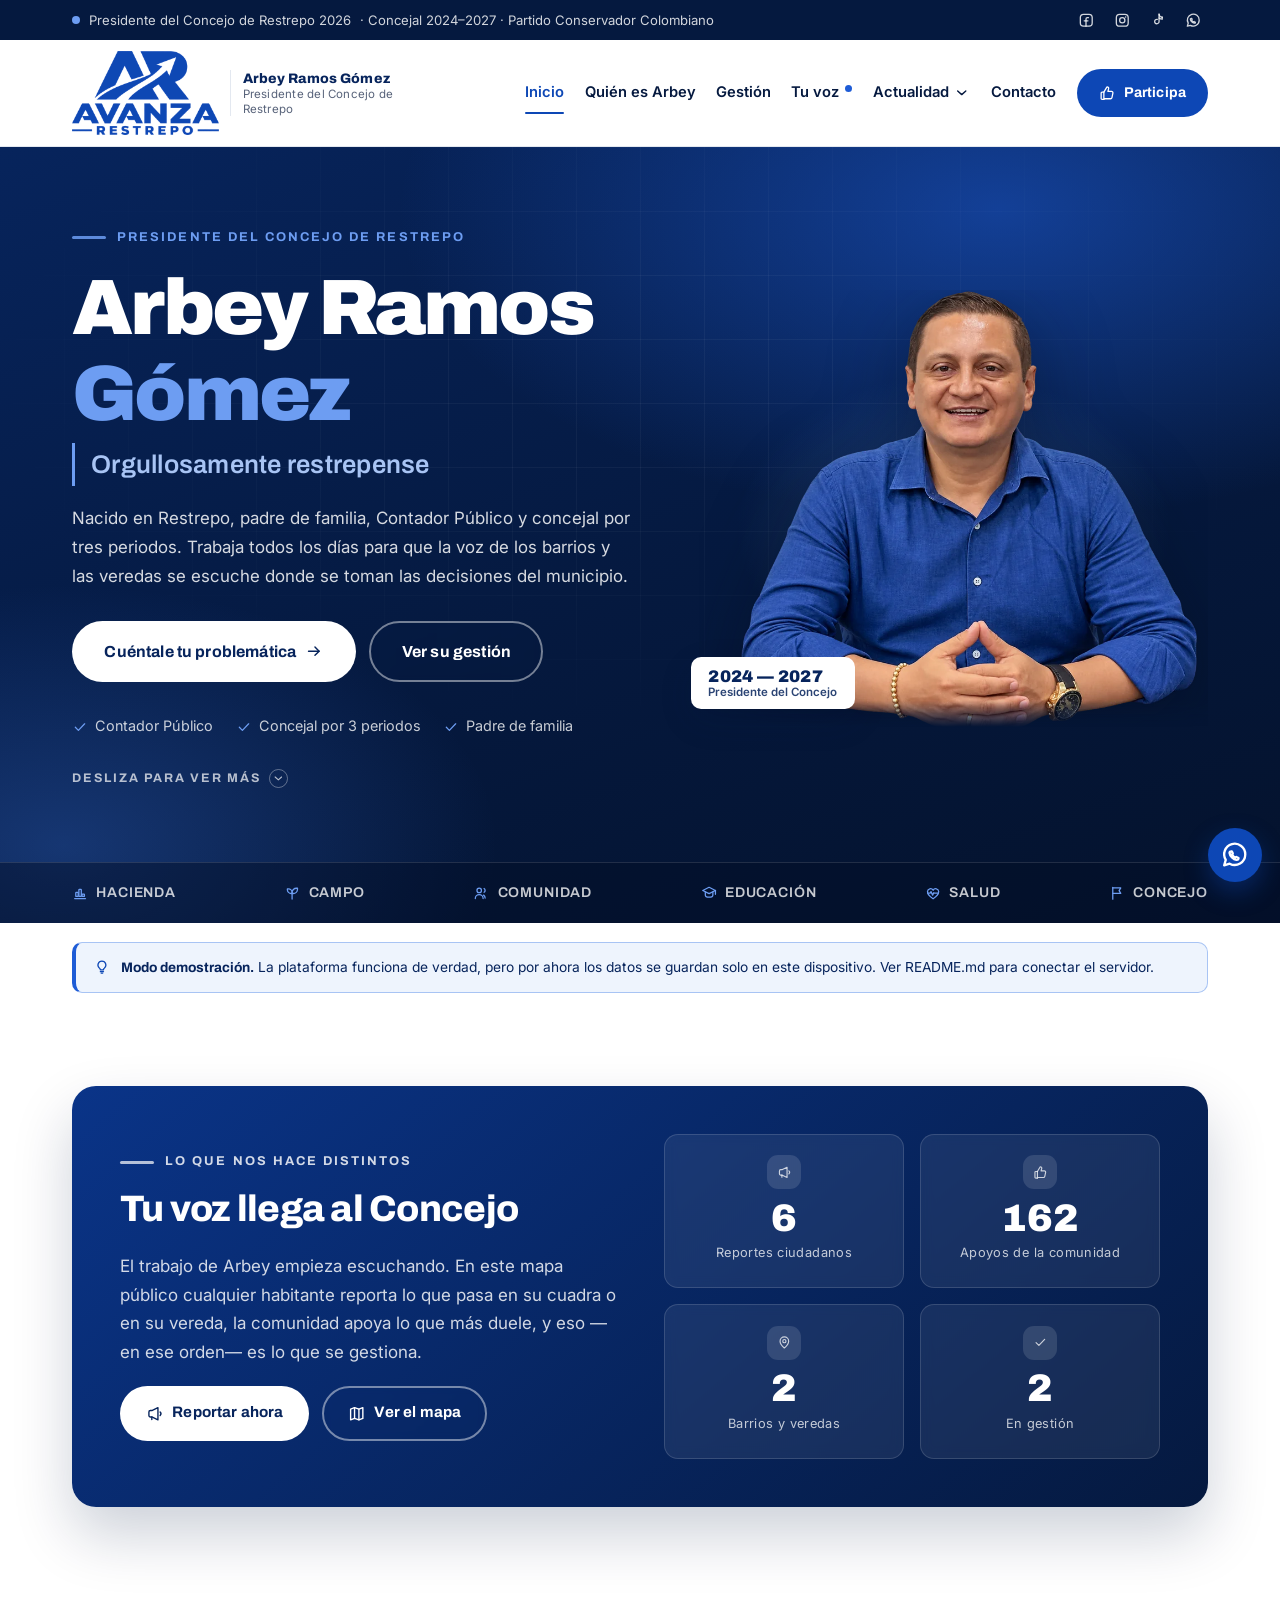
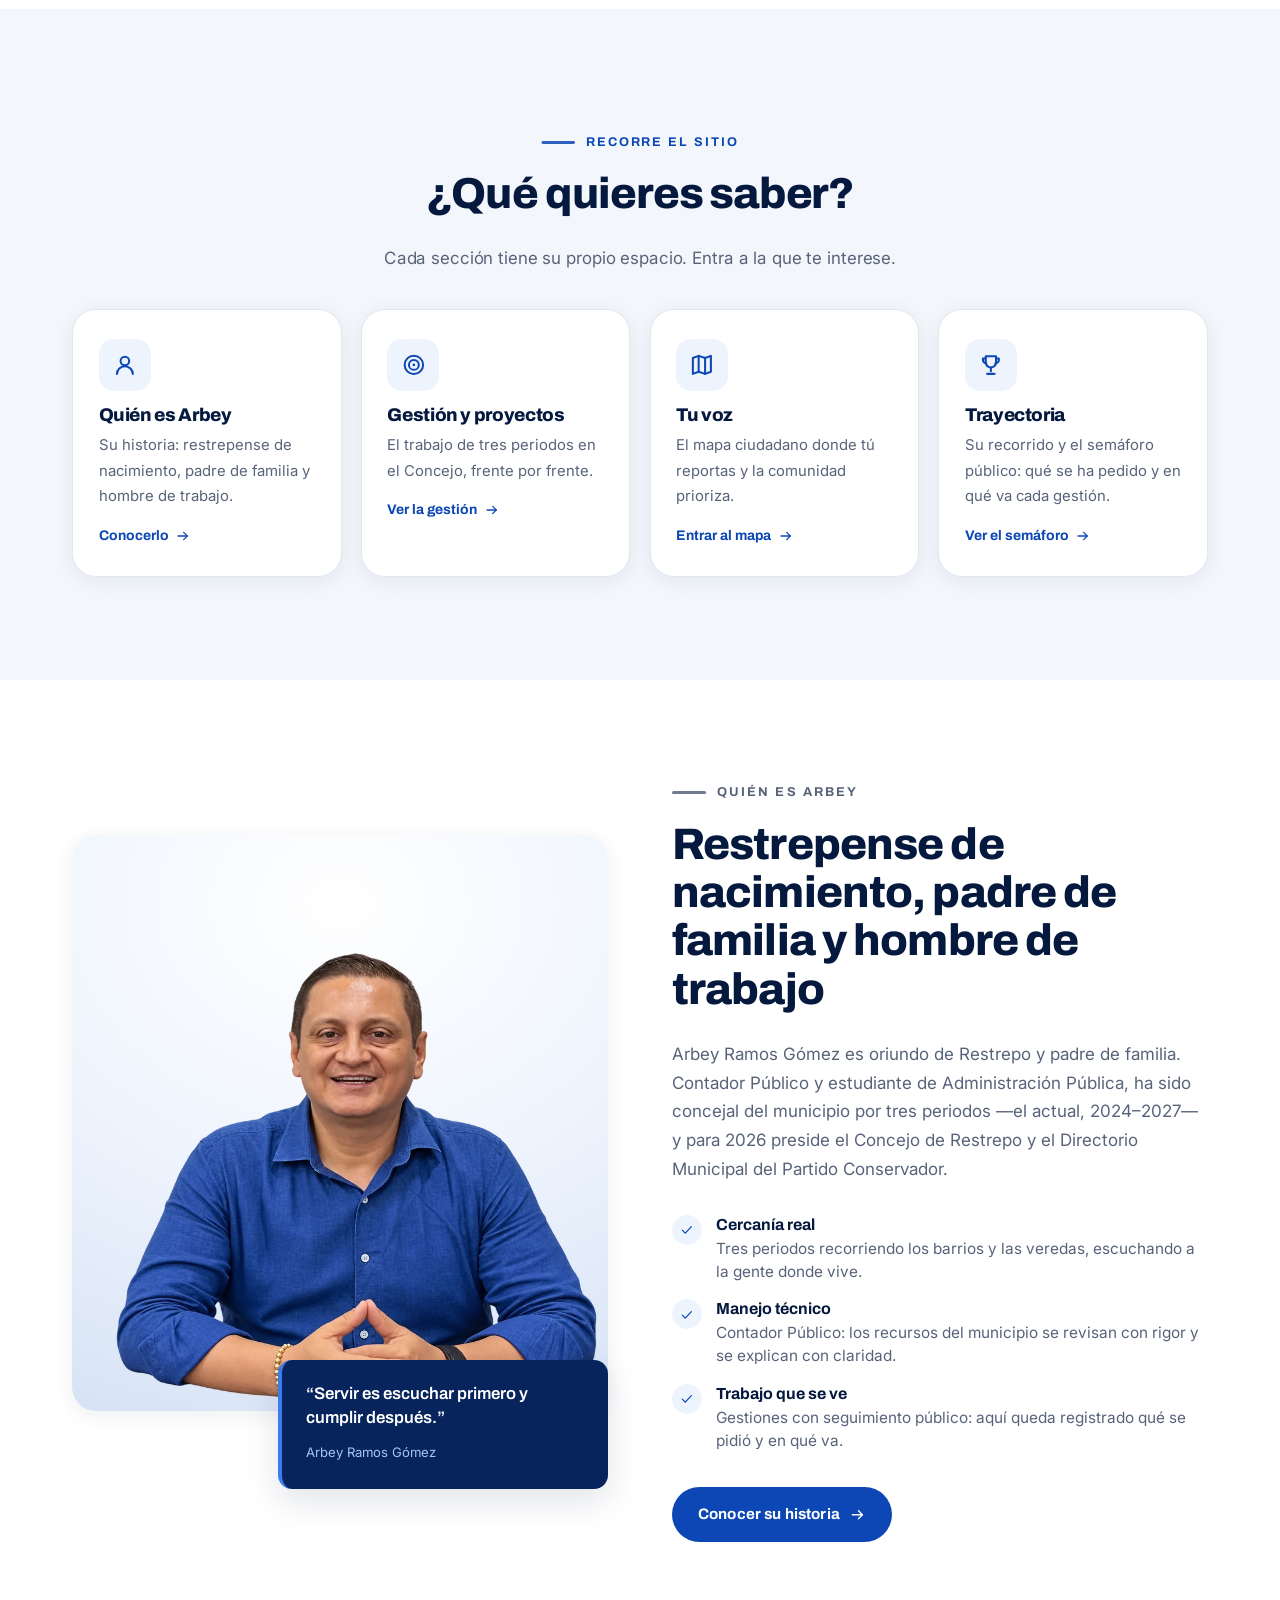
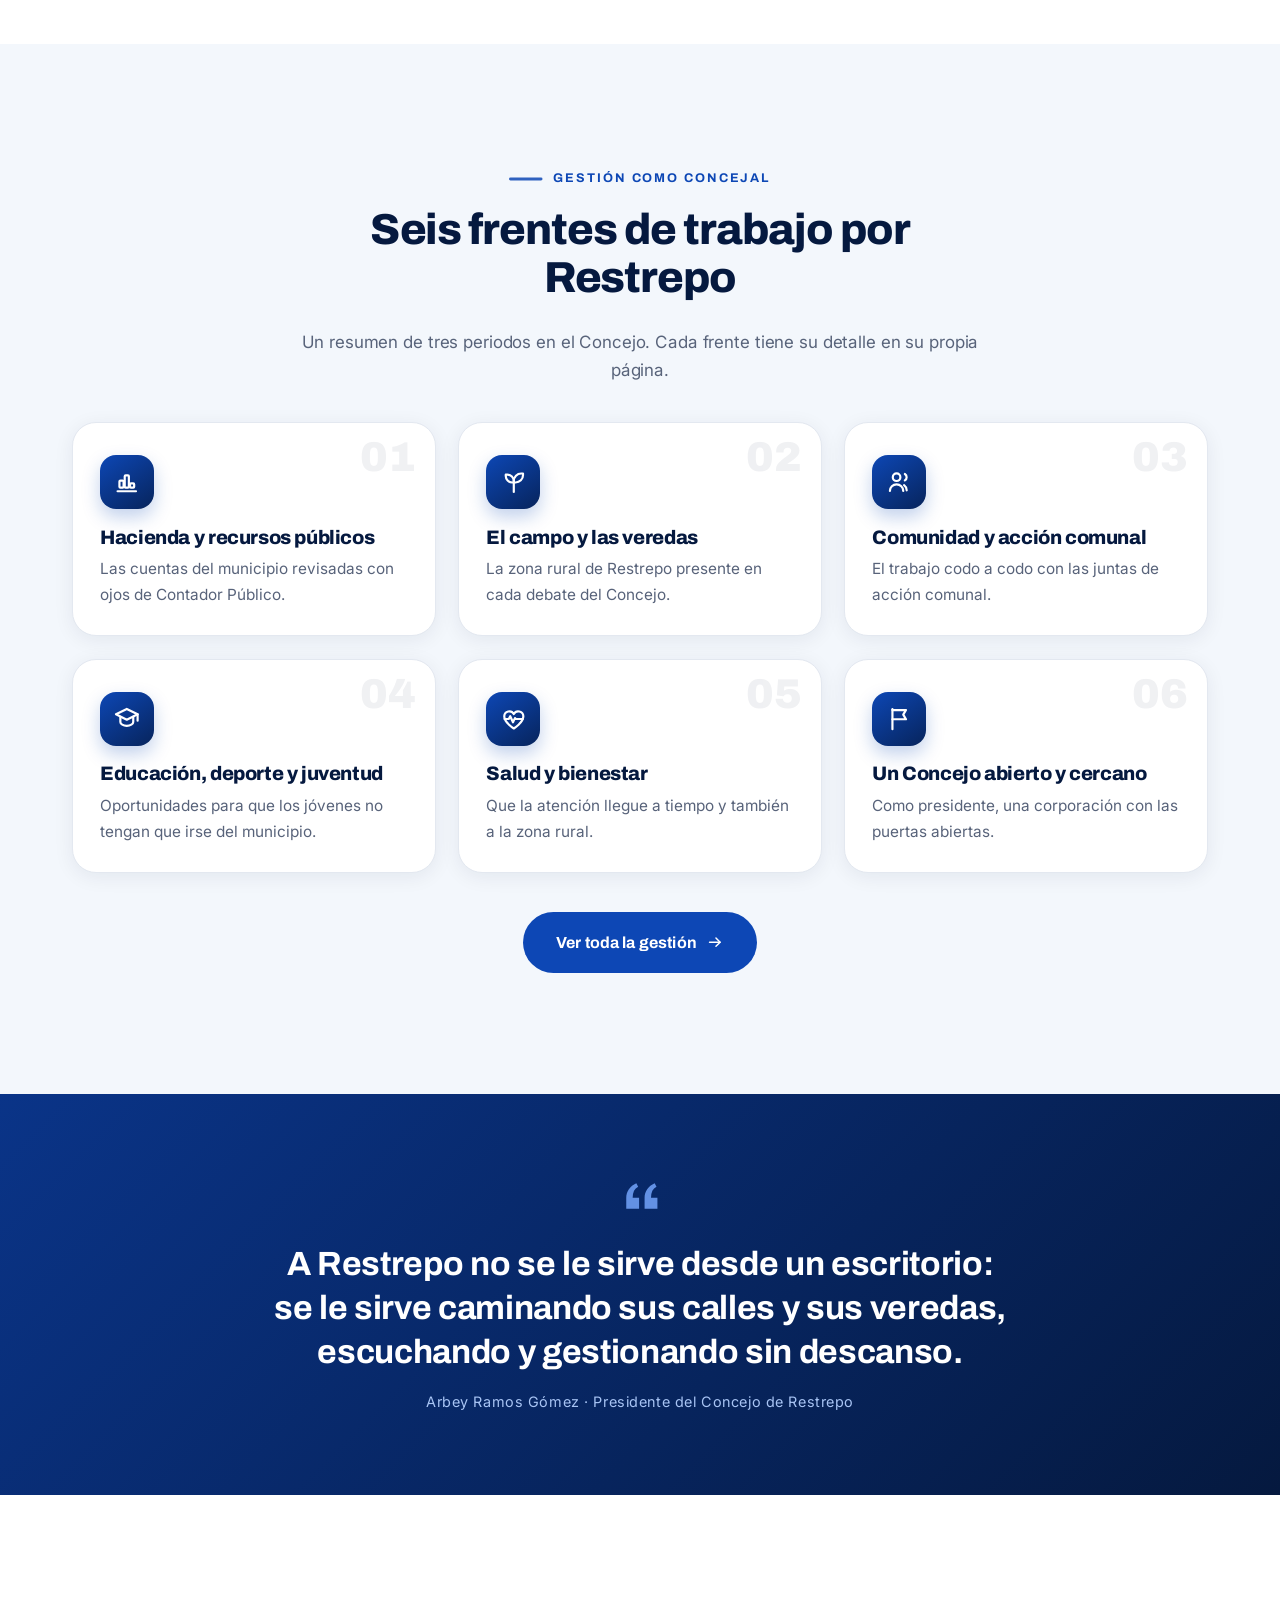
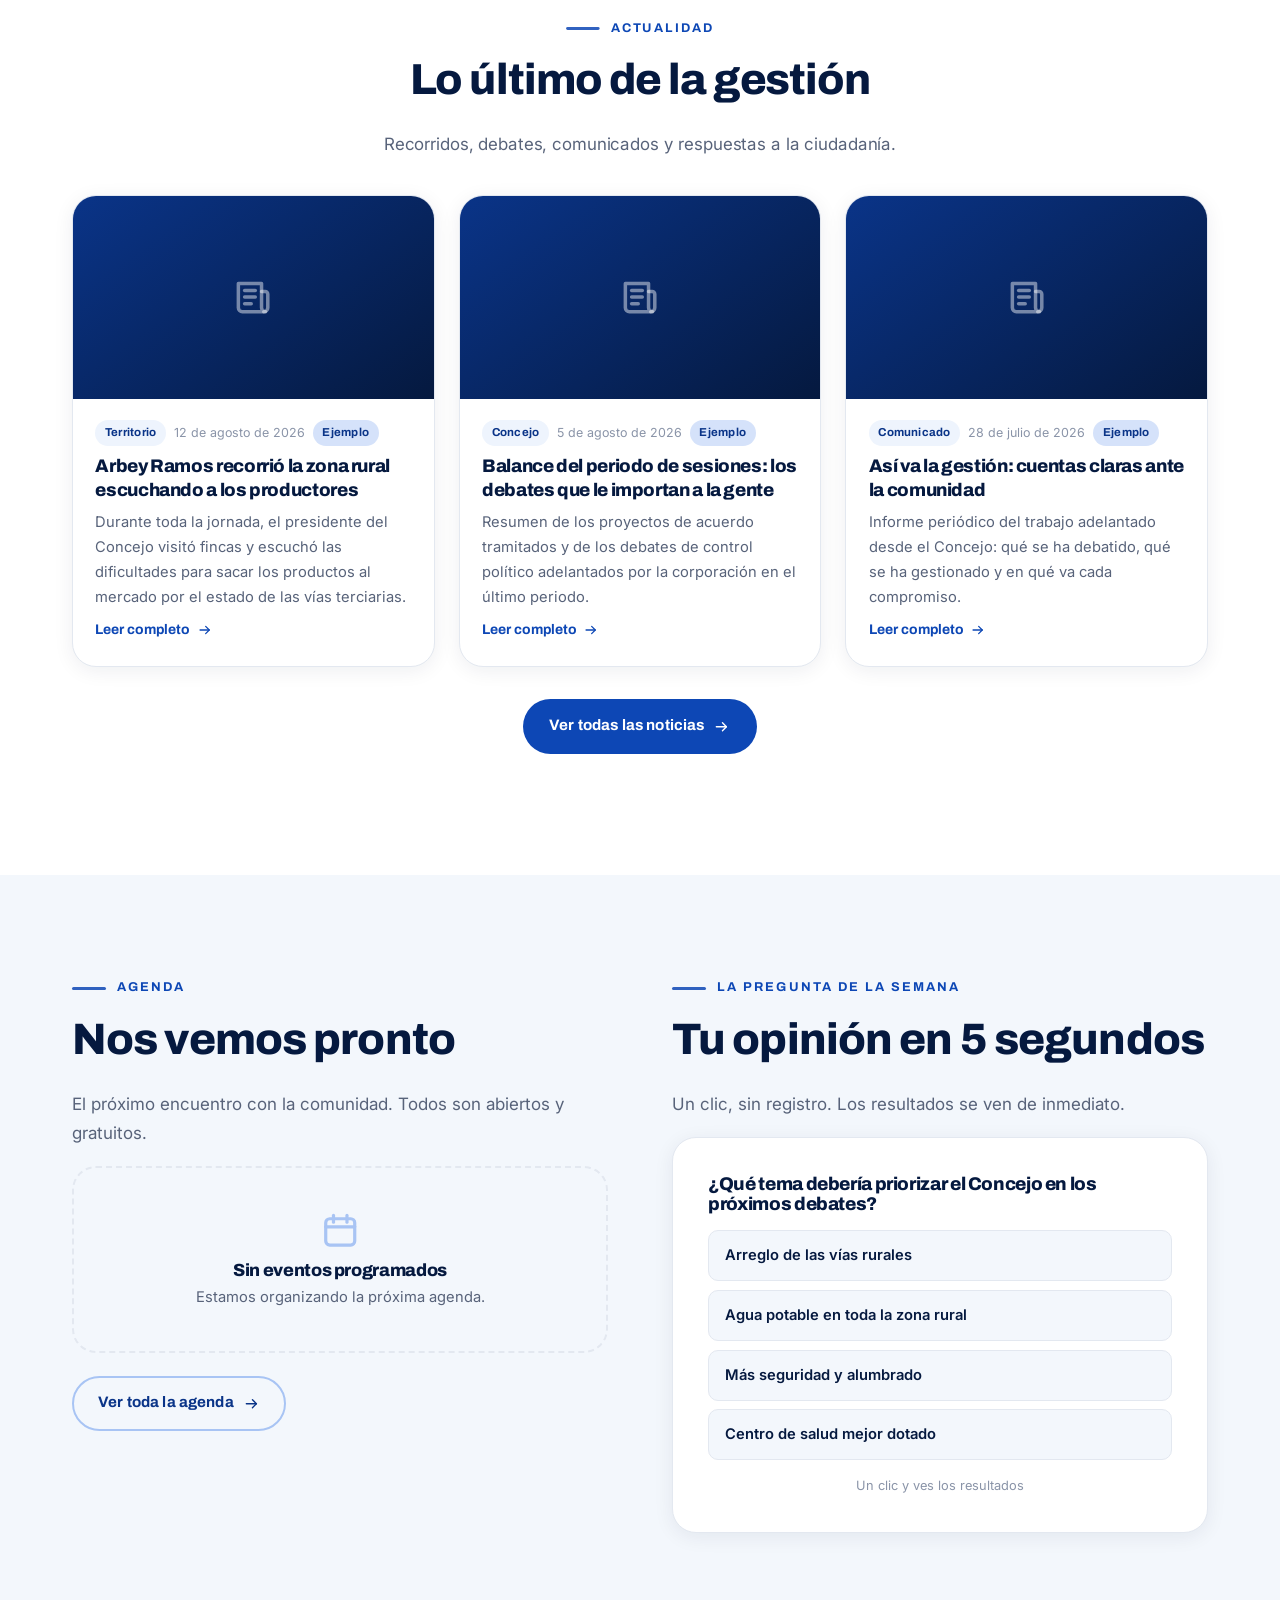
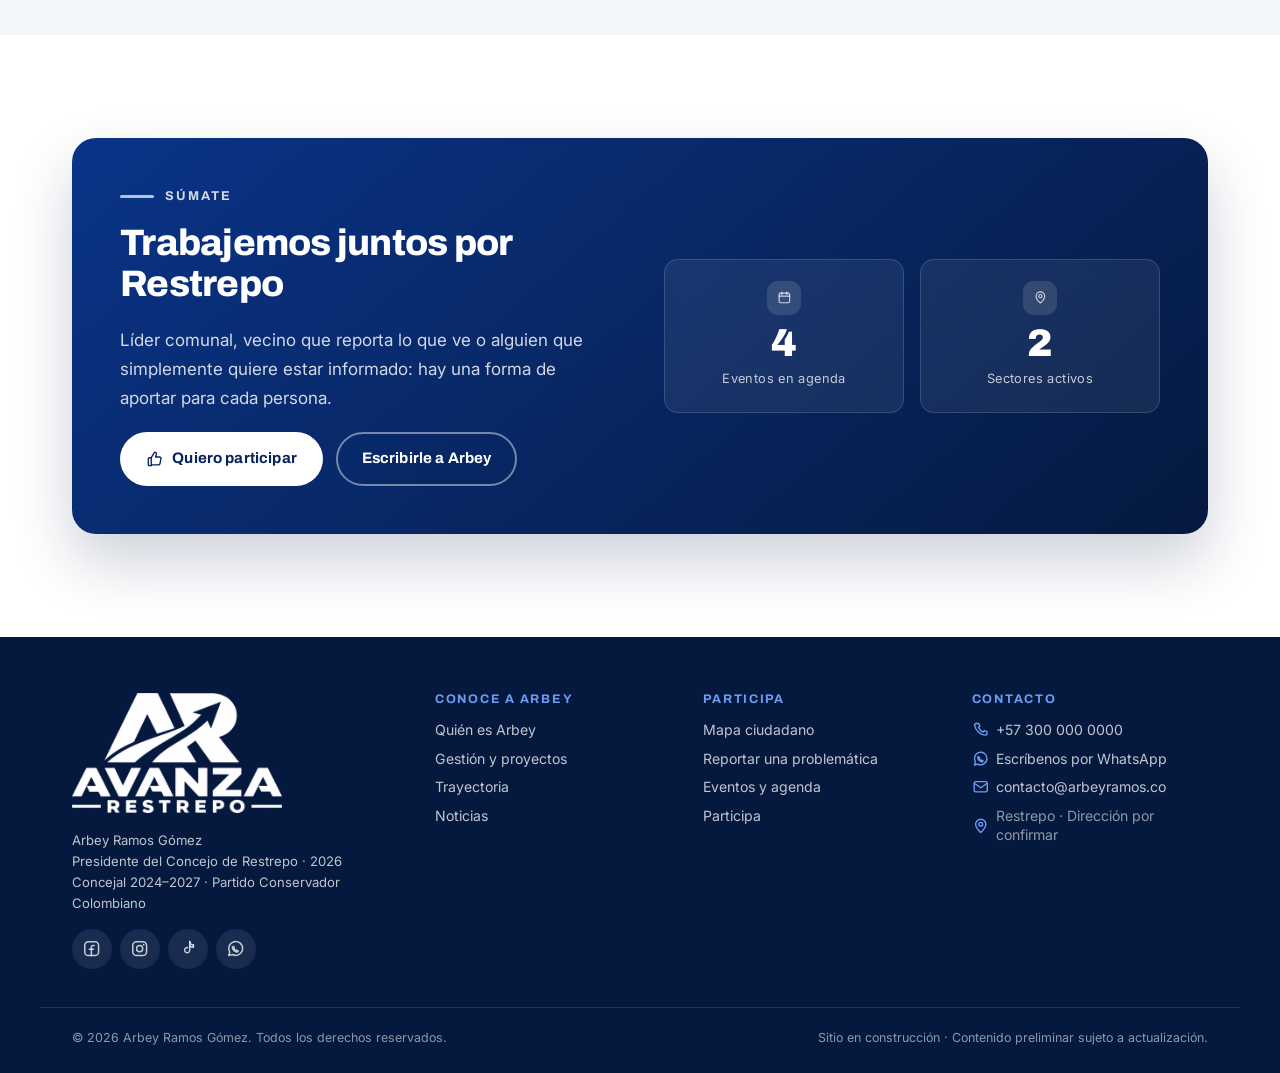
==== commit 077045d3: "Precisa el cargo por anualidad y blinda la pantalla de marca La presidencia del Concejo queda como c" ====
--- a/index.html
+++ b/index.html
@@ -5,7 +5,7 @@
   <meta name="viewport" content="width=device-width, initial-scale=1" />
   <title>Arbey Ramos Gómez · Presidente del Concejo de Restrepo</title>
 
-  <meta name="description" content="Arbey Ramos Gómez, Presidente del Concejo de Restrepo 2024–2027. Restrepense de nacimiento, padre de familia, Contador Público y concejal por tres periodos. Conoce su gestión y reporta lo que necesita tu sector." />
+  <meta name="description" content="Arbey Ramos Gómez, Presidente del Concejo de Restrepo 2026 y concejal electo 2024–2027. Restrepense de nacimiento, padre de familia, Contador Público y concejal por tres periodos. Conoce su gestión y reporta lo que necesita tu sector." />
   <meta name="author" content="Arbey Ramos Gómez" />
   <meta name="theme-color" content="#07245C" />
 
--- a/assets/css/styles.css
+++ b/assets/css/styles.css
@@ -817,6 +817,12 @@
 .carga__chispas i:nth-child(4) { --cx:  54px; --cy:   6px; width: 5px; height: 5px; }
 .carga__chispas i:nth-child(5) { --cx: -12px; --cy:  40px; }
 .carga__chispas i:nth-child(6) { --cx:  30px; --cy:  44px; width: 4px; height: 4px; }
+
+/* Plan B: si alguna capa no baja, carga.js mete el logo completo y
+   esconde las capas. La flecha-cohete sigue despegando sobre él. */
+.carga__plano { position: absolute; inset: 0; width: 100%; height: 100%; }
+.carga--plano .carga__capa { display: none; }
+.carga--plano .carga__plano { animation: carga-asoma calc(.6s * var(--carga-t)) var(--ease) both; }
 
 /* Un toque relanza la flecha: carga.js reinicia estas animaciones y la
    clase anula los retrasos para que el disparo sea inmediato. */
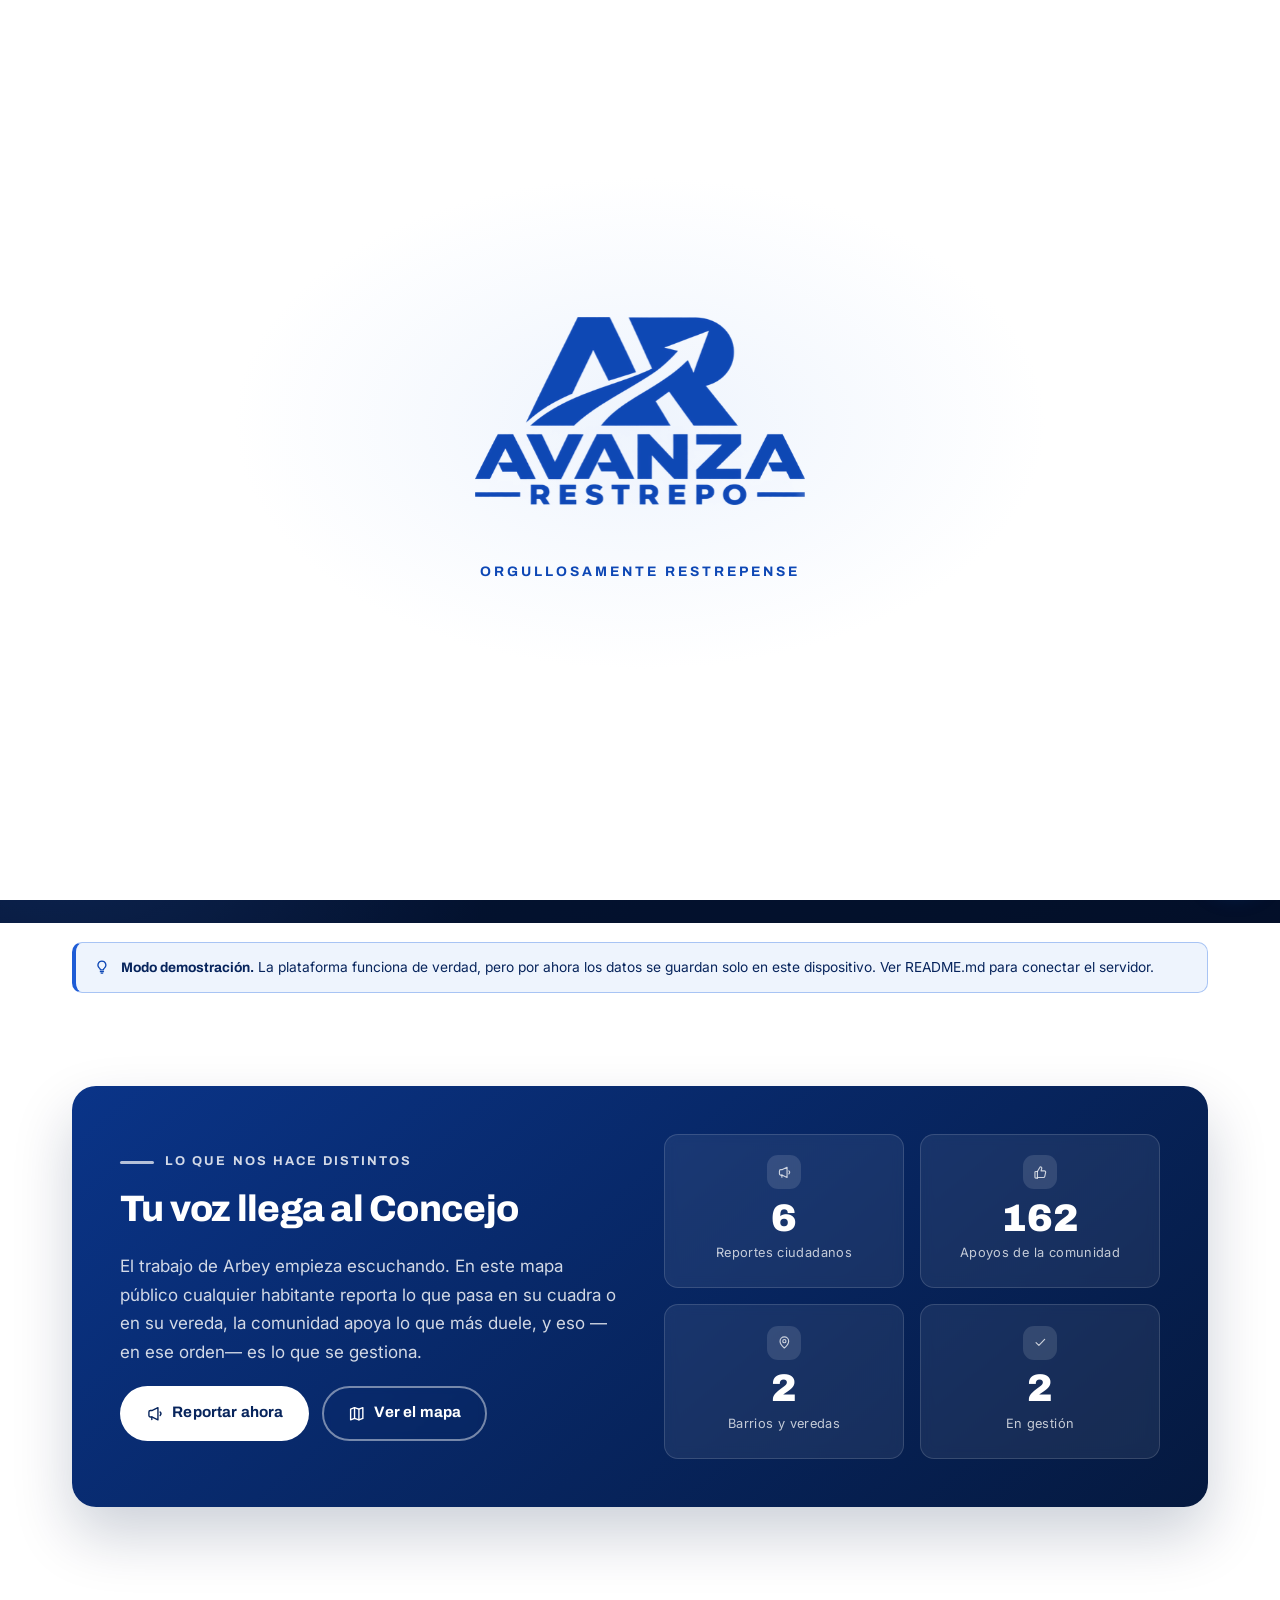
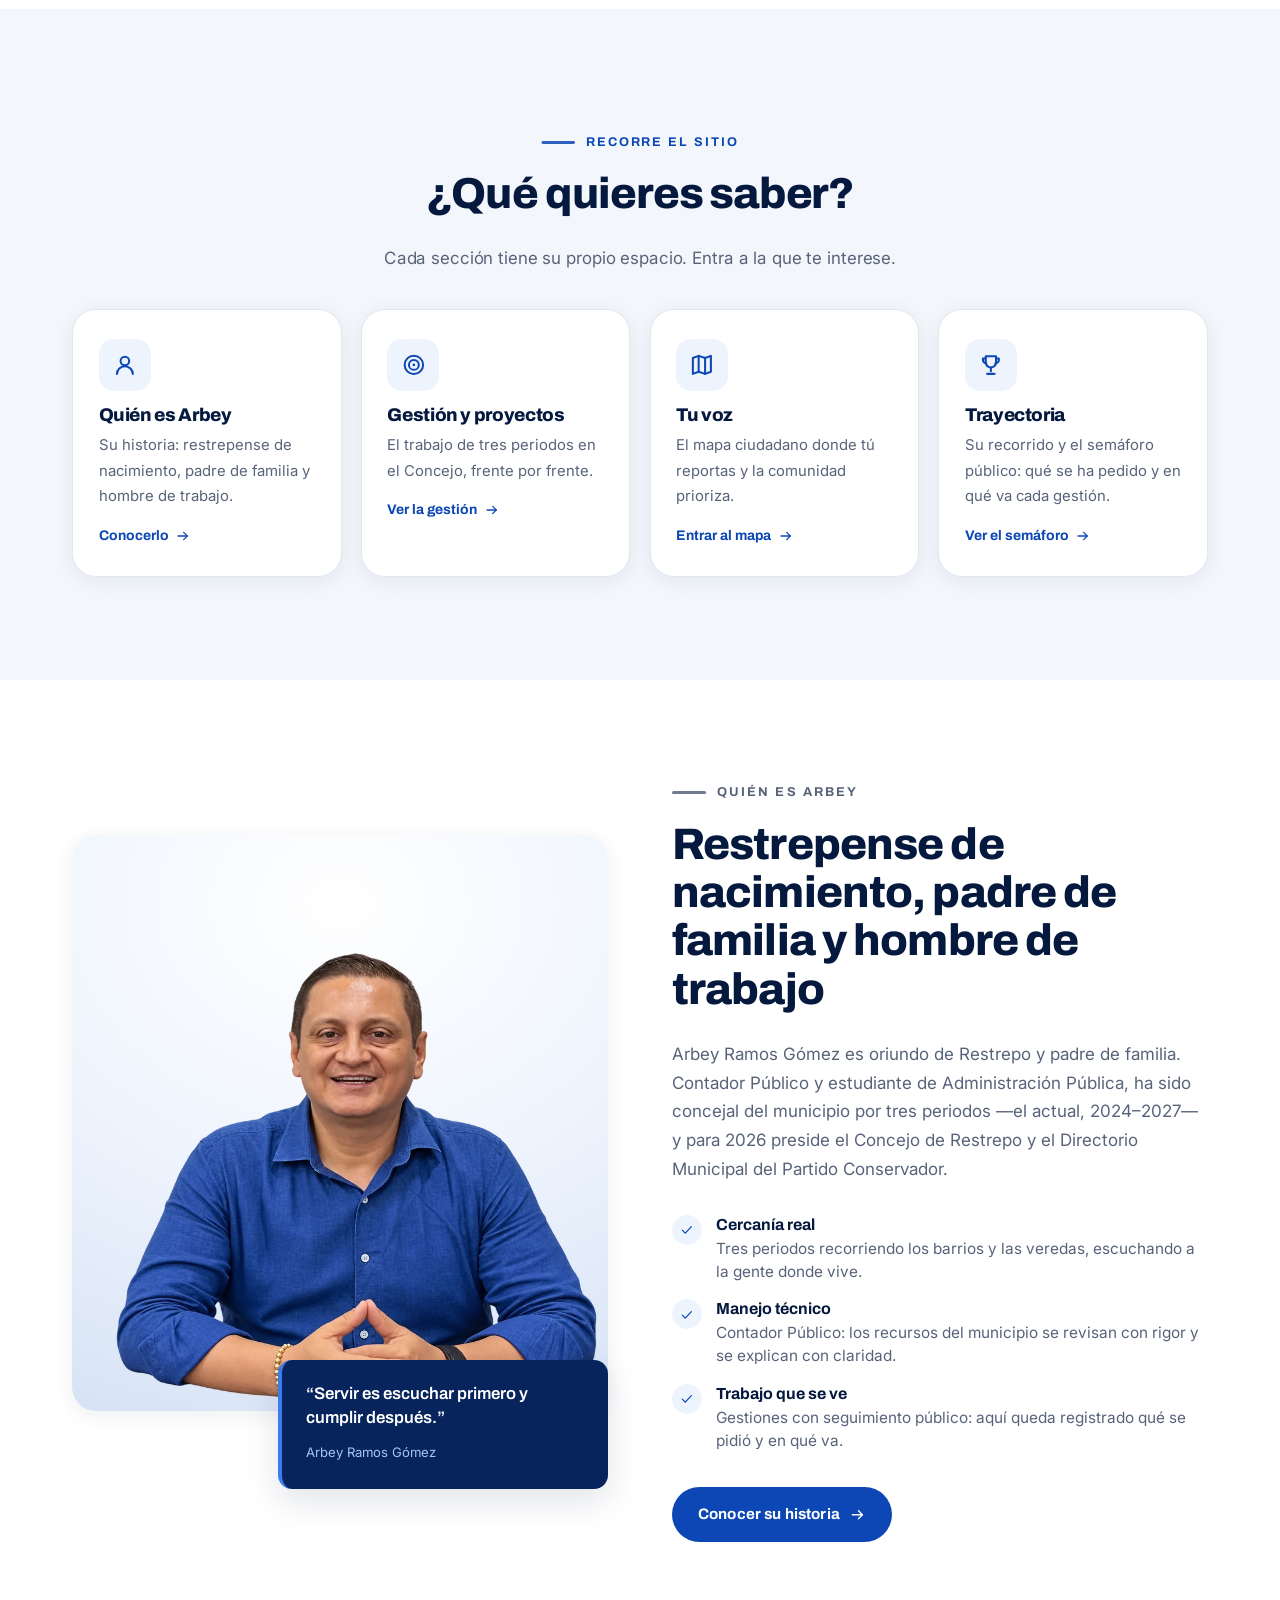
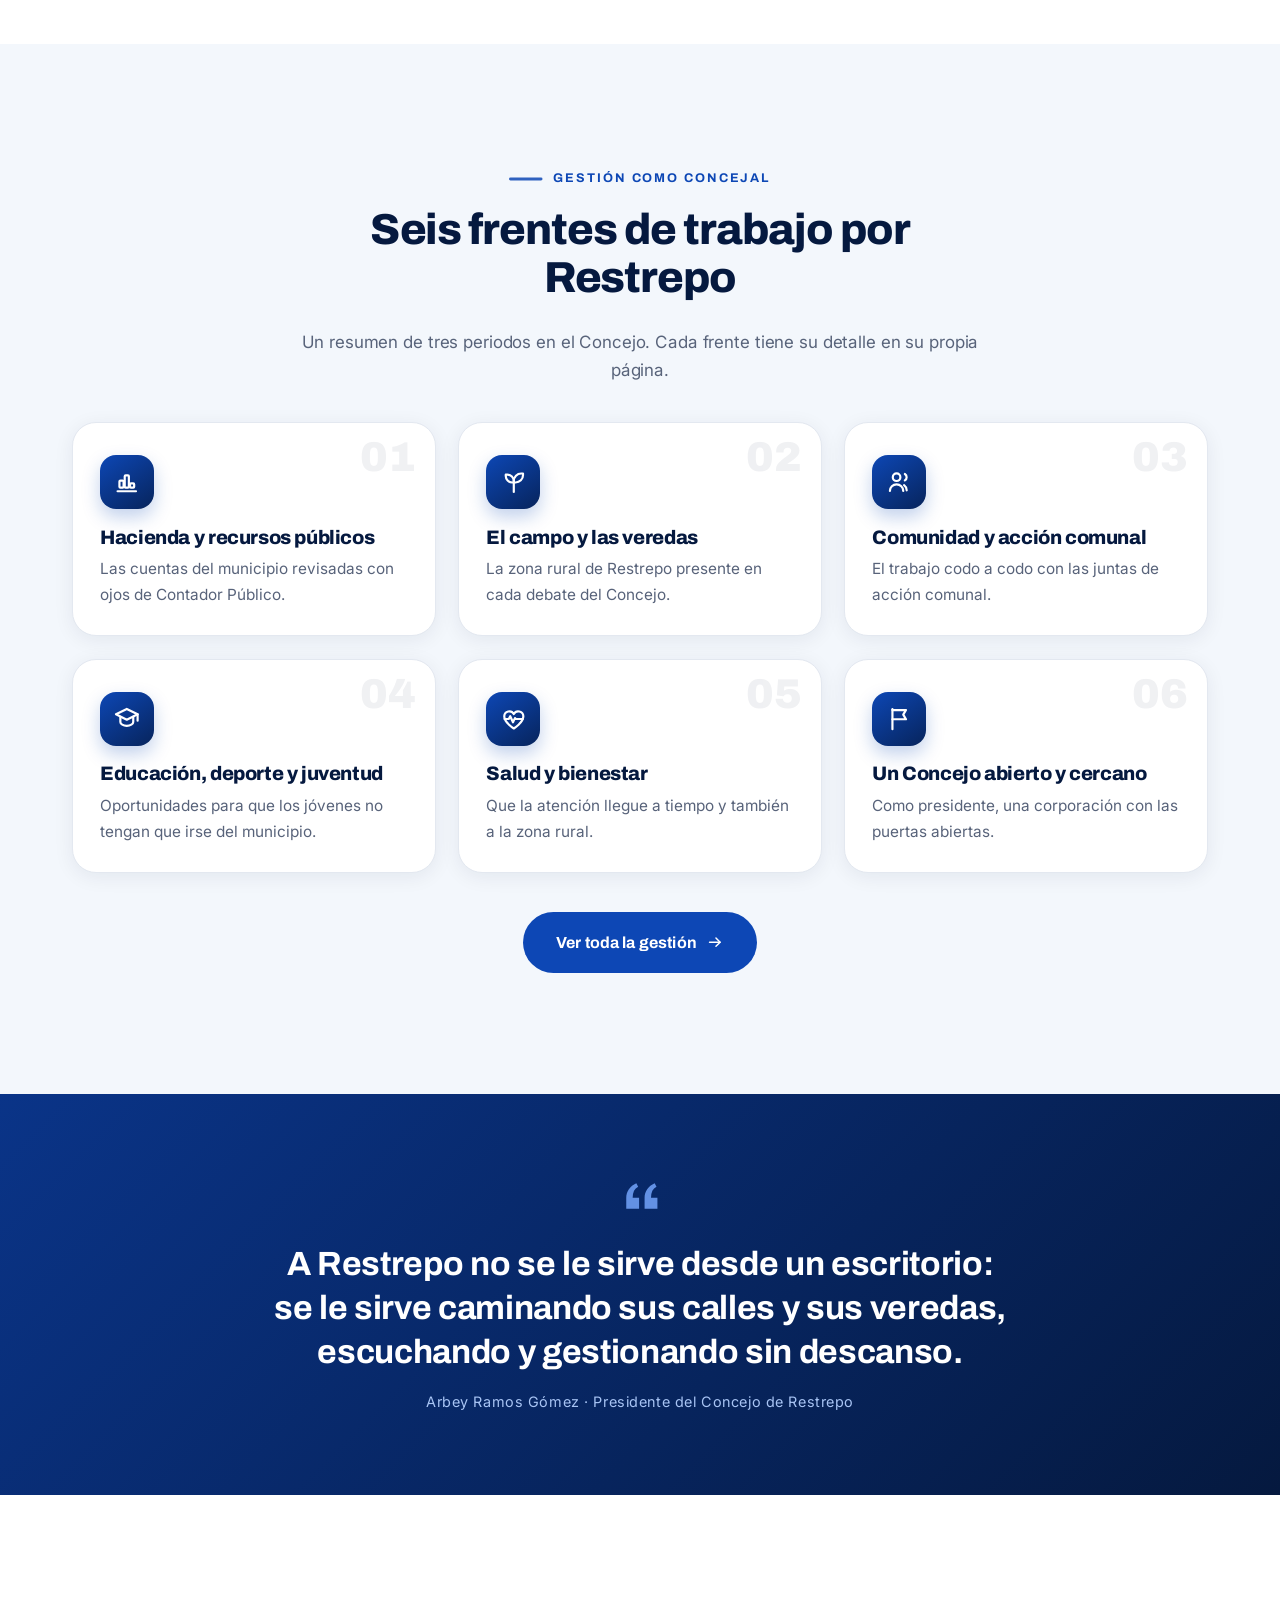
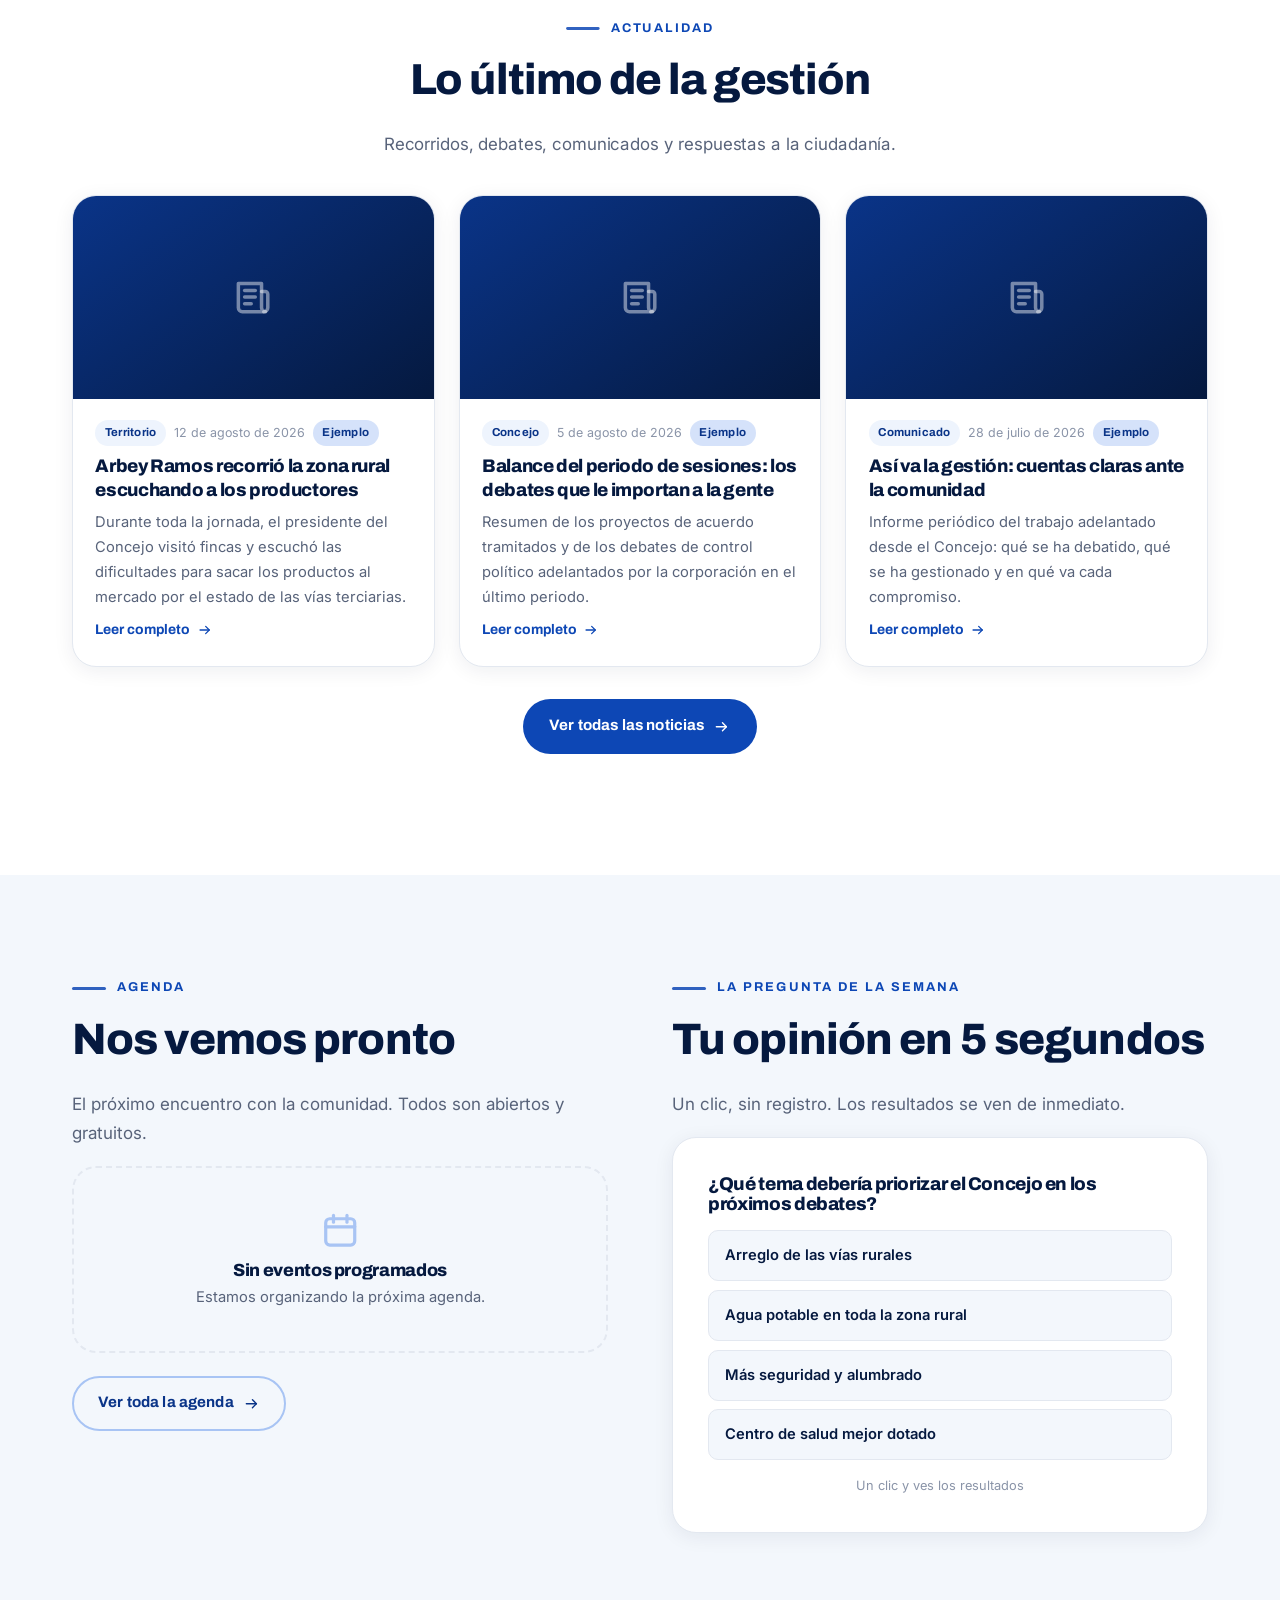
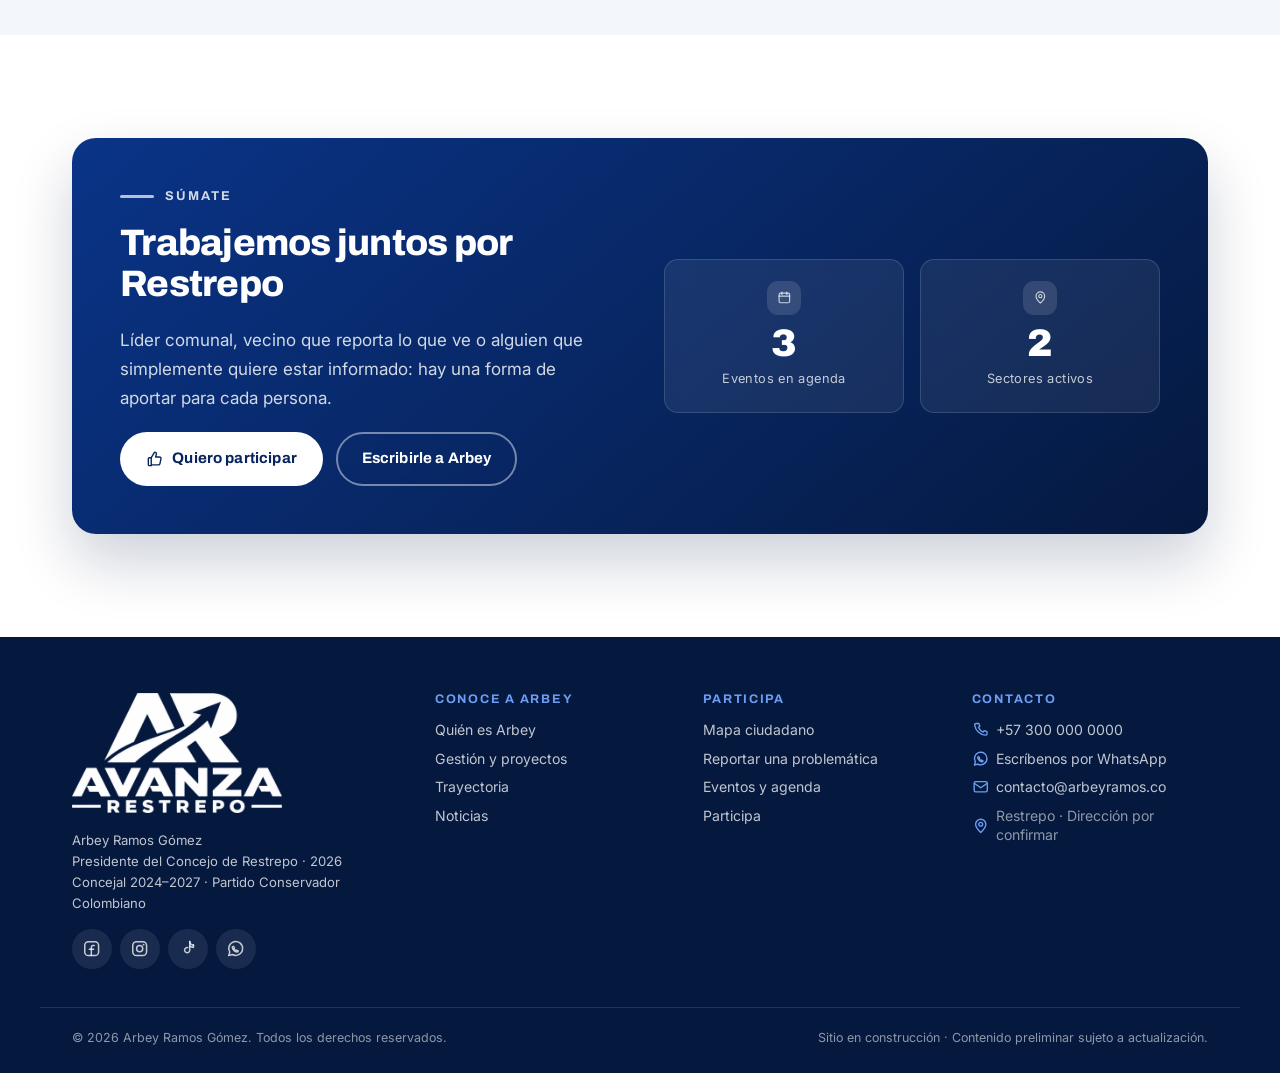
==== commit 3c5b4448: "Adopta URLs limpias sin .html en todo el sitio Caddy sirve /perfil desde perfil.html (try_files) y r" ====
--- a/index.html
+++ b/index.html
@@ -52,8 +52,8 @@
             se escuche donde se toman las decisiones del municipio.
           </p>
           <div class="hero__cta">
-            <a class="btn btn--claro btn--lg" href="voz.html#reportar">Cuéntale tu problemática <svg class="ico"><use href="#i-arrow"/></svg></a>
-            <a class="btn btn--ghost btn--lg" href="gestion.html">Ver su gestión</a>
+            <a class="btn btn--claro btn--lg" href="/voz#reportar">Cuéntale tu problemática <svg class="ico"><use href="#i-arrow"/></svg></a>
+            <a class="btn btn--ghost btn--lg" href="/gestion">Ver su gestión</a>
           </div>
           <ul class="hero__badges">
             <li><svg class="ico"><use href="#i-check"/></svg> Contador Público</li>
@@ -115,8 +115,8 @@
               apoya lo que más duele, y eso —en ese orden— es lo que se gestiona.
             </p>
             <div class="destacado__acciones">
-              <a class="btn btn--claro" href="voz.html#reportar"><svg class="ico"><use href="#i-megaphone"/></svg> Reportar ahora</a>
-              <a class="btn btn--ghost" href="voz.html"><svg class="ico"><use href="#i-map"/></svg> Ver el mapa</a>
+              <a class="btn btn--claro" href="/voz#reportar"><svg class="ico"><use href="#i-megaphone"/></svg> Reportar ahora</a>
+              <a class="btn btn--ghost" href="/voz"><svg class="ico"><use href="#i-map"/></svg> Ver el mapa</a>
             </div>
           </div>
 
@@ -140,28 +140,28 @@
         </header>
 
         <div class="accesos">
-          <a class="acceso reveal" href="perfil.html">
+          <a class="acceso reveal" href="/perfil">
             <span class="acceso__ico"><svg class="ico"><use href="#i-user"/></svg></span>
             <h3>Quién es Arbey</h3>
             <p>Su historia: restrepense de nacimiento, padre de familia y hombre de trabajo.</p>
             <span class="acceso__mas">Conocerlo <svg class="ico"><use href="#i-arrow"/></svg></span>
           </a>
 
-          <a class="acceso reveal reveal--d1" href="gestion.html">
+          <a class="acceso reveal reveal--d1" href="/gestion">
             <span class="acceso__ico"><svg class="ico"><use href="#i-target"/></svg></span>
             <h3>Gestión y proyectos</h3>
             <p>El trabajo de tres periodos en el Concejo, frente por frente.</p>
             <span class="acceso__mas">Ver la gestión <svg class="ico"><use href="#i-arrow"/></svg></span>
           </a>
 
-          <a class="acceso reveal reveal--d2" href="voz.html">
+          <a class="acceso reveal reveal--d2" href="/voz">
             <span class="acceso__ico"><svg class="ico"><use href="#i-map"/></svg></span>
             <h3>Tu voz</h3>
             <p>El mapa ciudadano donde tú reportas y la comunidad prioriza.</p>
             <span class="acceso__mas">Entrar al mapa <svg class="ico"><use href="#i-arrow"/></svg></span>
           </a>
 
-          <a class="acceso reveal reveal--d3" href="logros.html">
+          <a class="acceso reveal reveal--d3" href="/logros">
             <span class="acceso__ico"><svg class="ico"><use href="#i-trophy"/></svg></span>
             <h3>Trayectoria</h3>
             <p>Su recorrido y el semáforo público: qué se ha pedido y en qué va cada gestión.</p>
@@ -203,7 +203,7 @@
         <div class="cards" id="propuestas-resumen"></div>
 
         <p style="text-align:center;margin-top:2.4rem" class="reveal">
-          <a class="btn btn--primary btn--lg" href="gestion.html">Ver toda la gestión <svg class="ico"><use href="#i-arrow"/></svg></a>
+          <a class="btn btn--primary btn--lg" href="/gestion">Ver toda la gestión <svg class="ico"><use href="#i-arrow"/></svg></a>
         </p>
       </div>
     </section>
@@ -230,7 +230,7 @@
         </header>
         <div class="noticias" id="home-noticias"></div>
         <p style="text-align:center;margin-top:2rem" class="reveal">
-          <a class="btn btn--primary" href="noticias.html">Ver todas las noticias <svg class="ico"><use href="#i-arrow"/></svg></a>
+          <a class="btn btn--primary" href="/noticias">Ver todas las noticias <svg class="ico"><use href="#i-arrow"/></svg></a>
         </p>
       </div>
     </section>
@@ -244,7 +244,7 @@
           <p style="color:var(--gris)">El próximo encuentro con la comunidad. Todos son abiertos y gratuitos.</p>
           <div class="eventos" id="home-evento"></div>
           <p style="margin-top:1.4rem">
-            <a class="btn btn--linea" href="eventos.html">Ver toda la agenda <svg class="ico"><use href="#i-arrow"/></svg></a>
+            <a class="btn btn--linea" href="/eventos">Ver toda la agenda <svg class="ico"><use href="#i-arrow"/></svg></a>
           </p>
         </div>
 
@@ -269,8 +269,8 @@
               quiere estar informado: hay una forma de aportar para cada persona.
             </p>
             <div class="destacado__acciones">
-              <a class="btn btn--claro" href="unete.html"><svg class="ico"><use href="#i-hand"/></svg> Quiero participar</a>
-              <a class="btn btn--ghost" href="contacto.html">Escribirle a Arbey</a>
+              <a class="btn btn--claro" href="/unete"><svg class="ico"><use href="#i-hand"/></svg> Quiero participar</a>
+              <a class="btn btn--ghost" href="/contacto">Escribirle a Arbey</a>
             </div>
           </div>
           <div class="tablero">
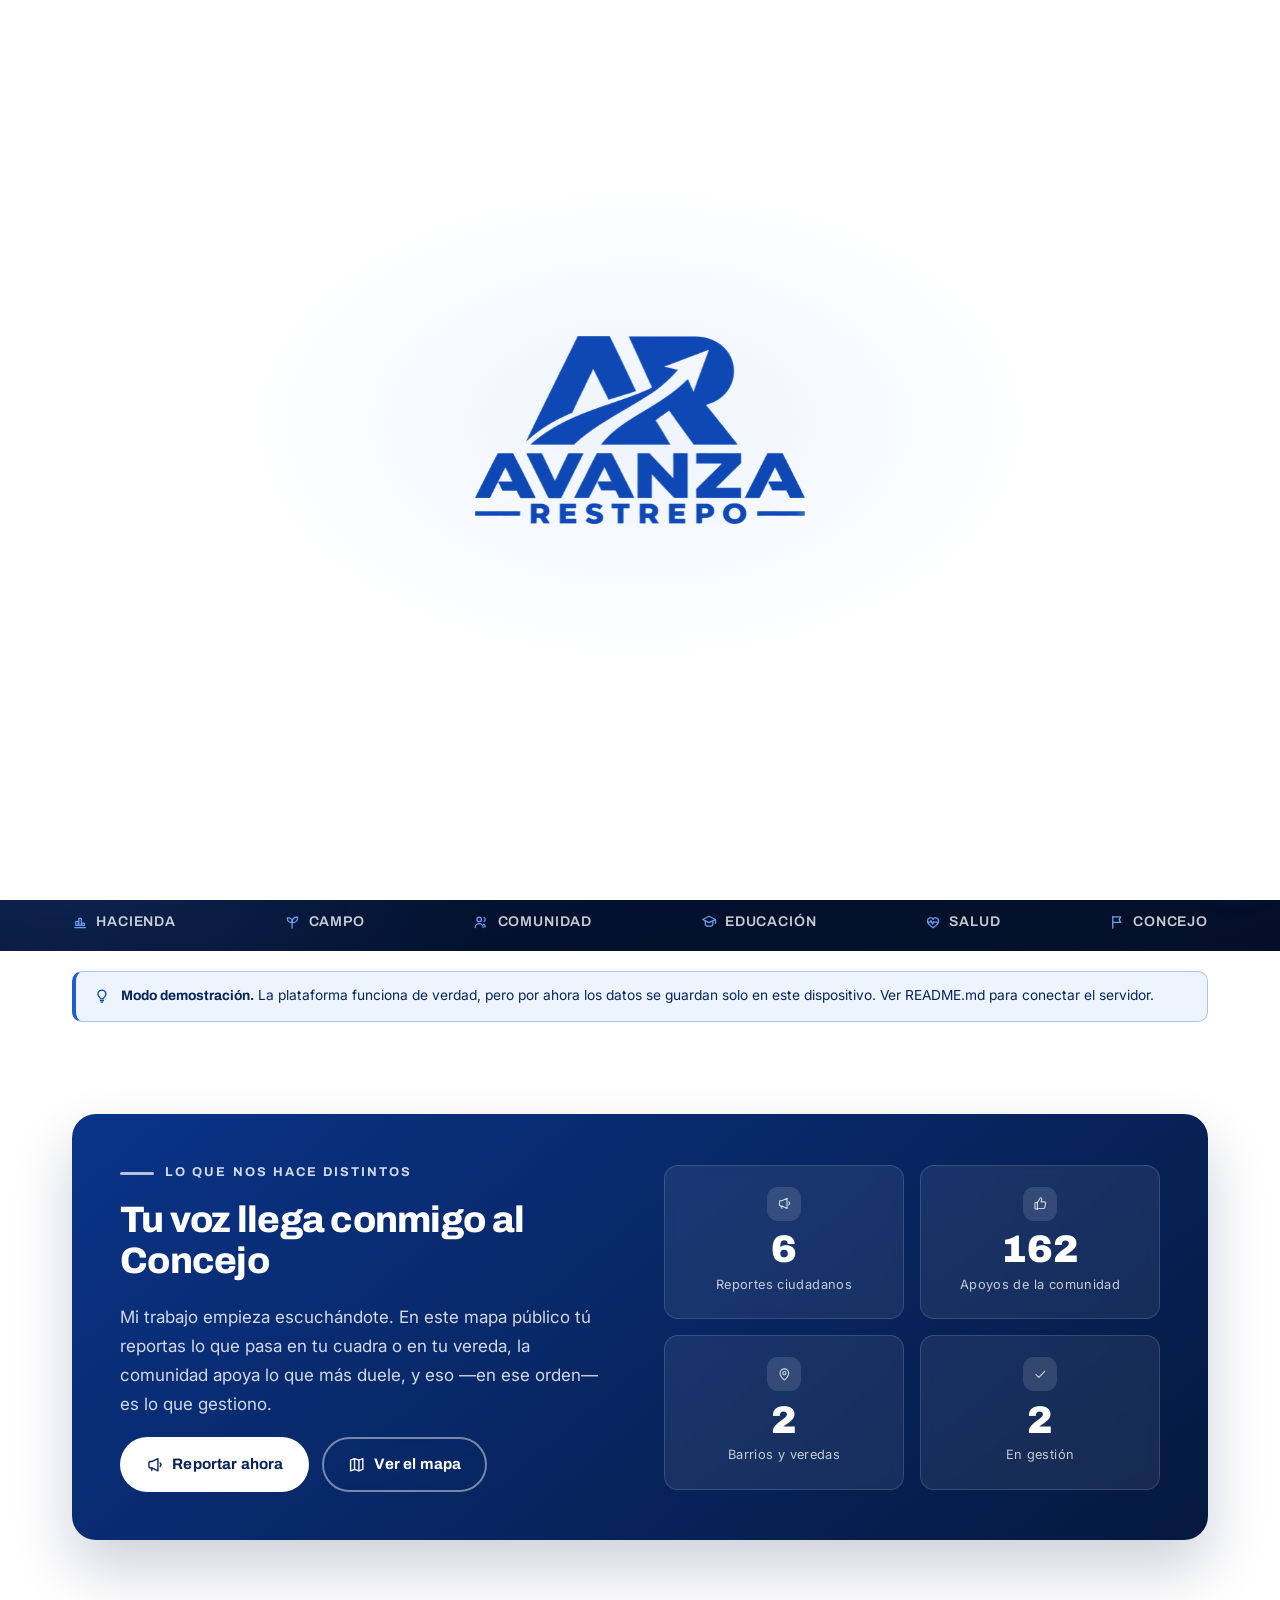
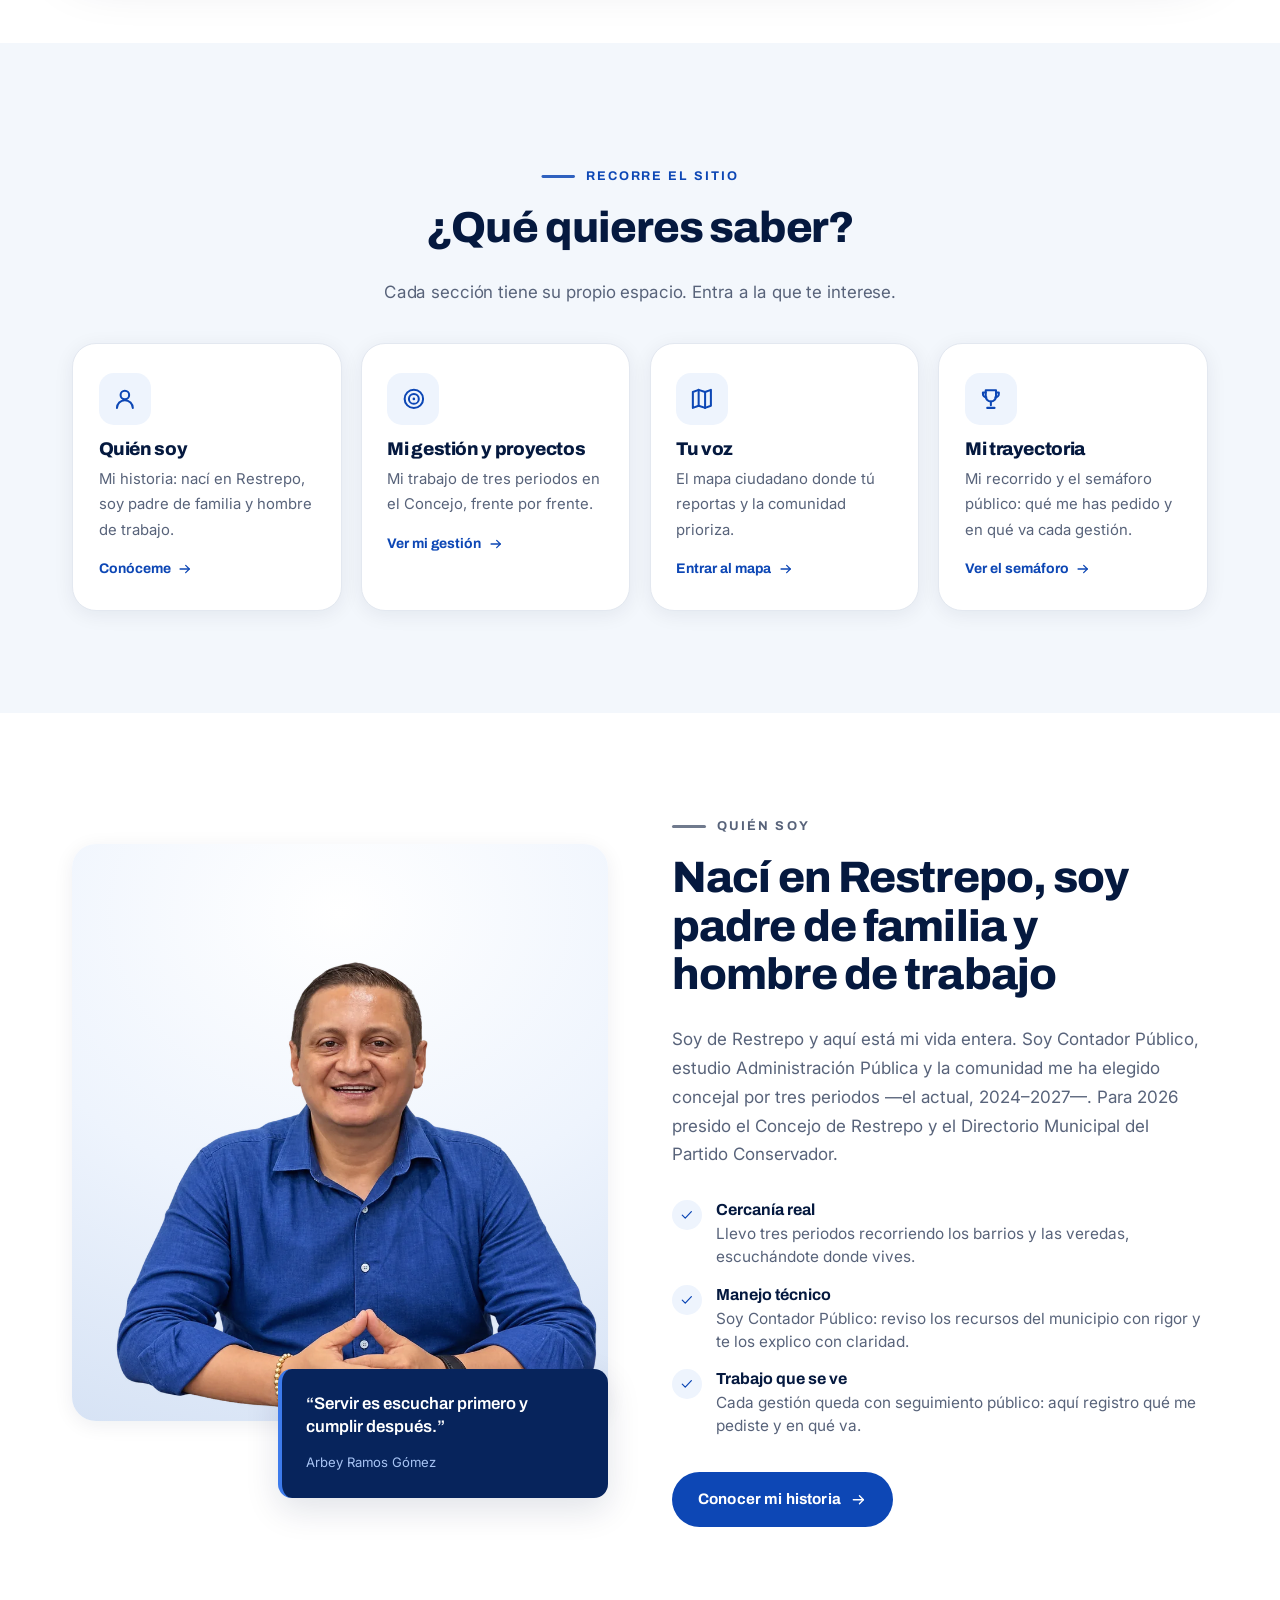
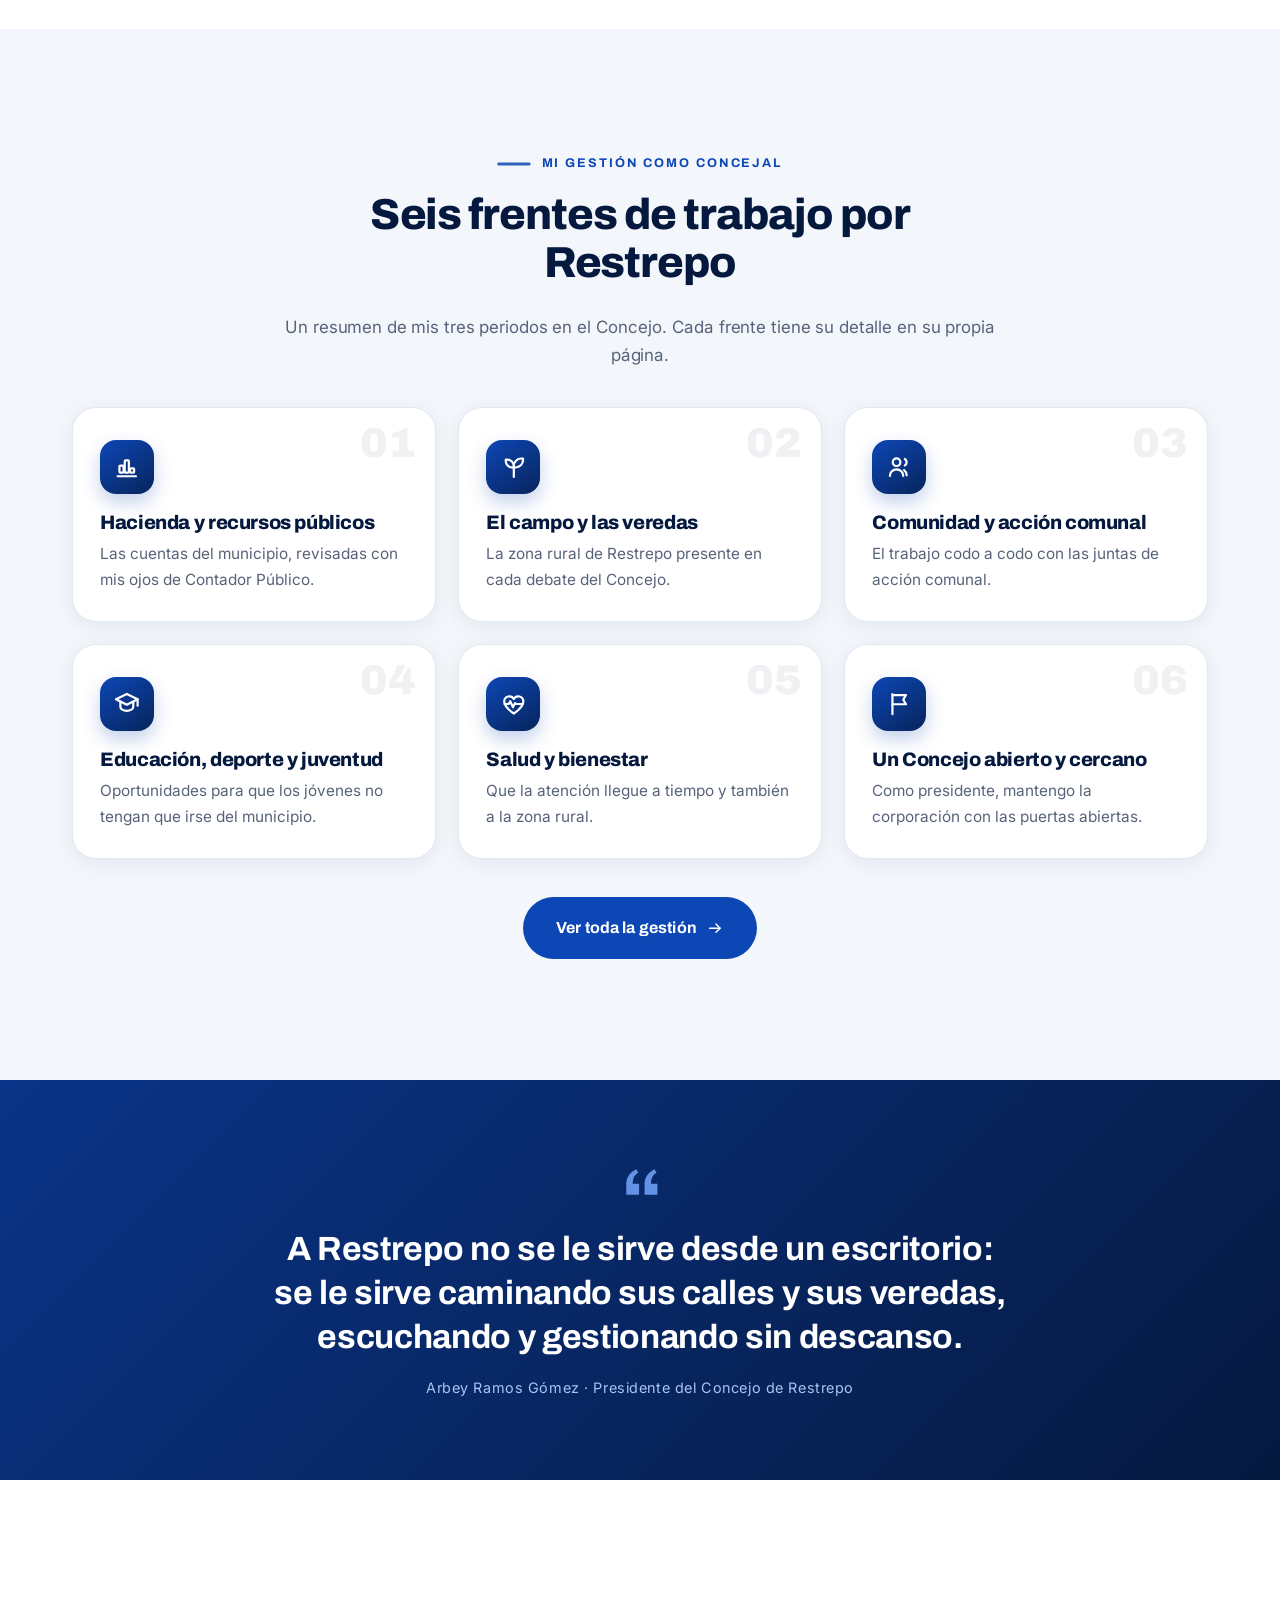
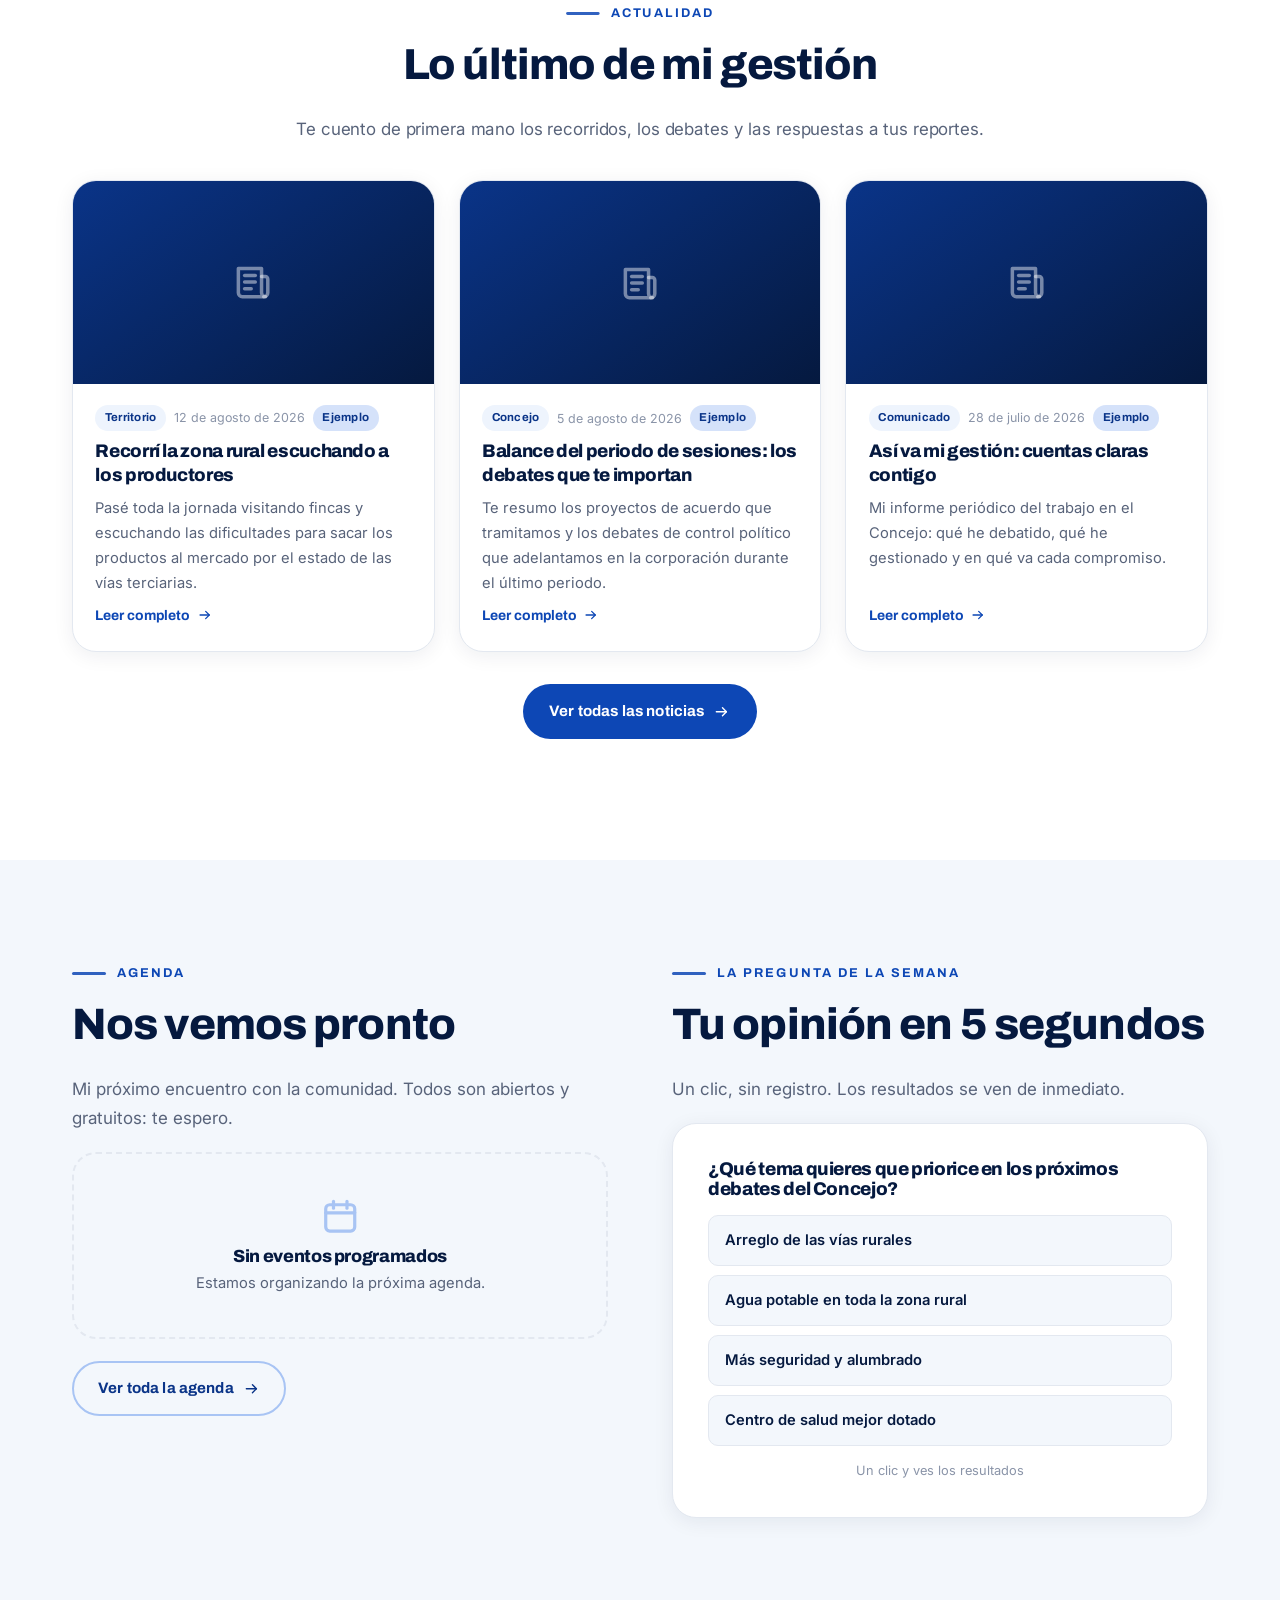
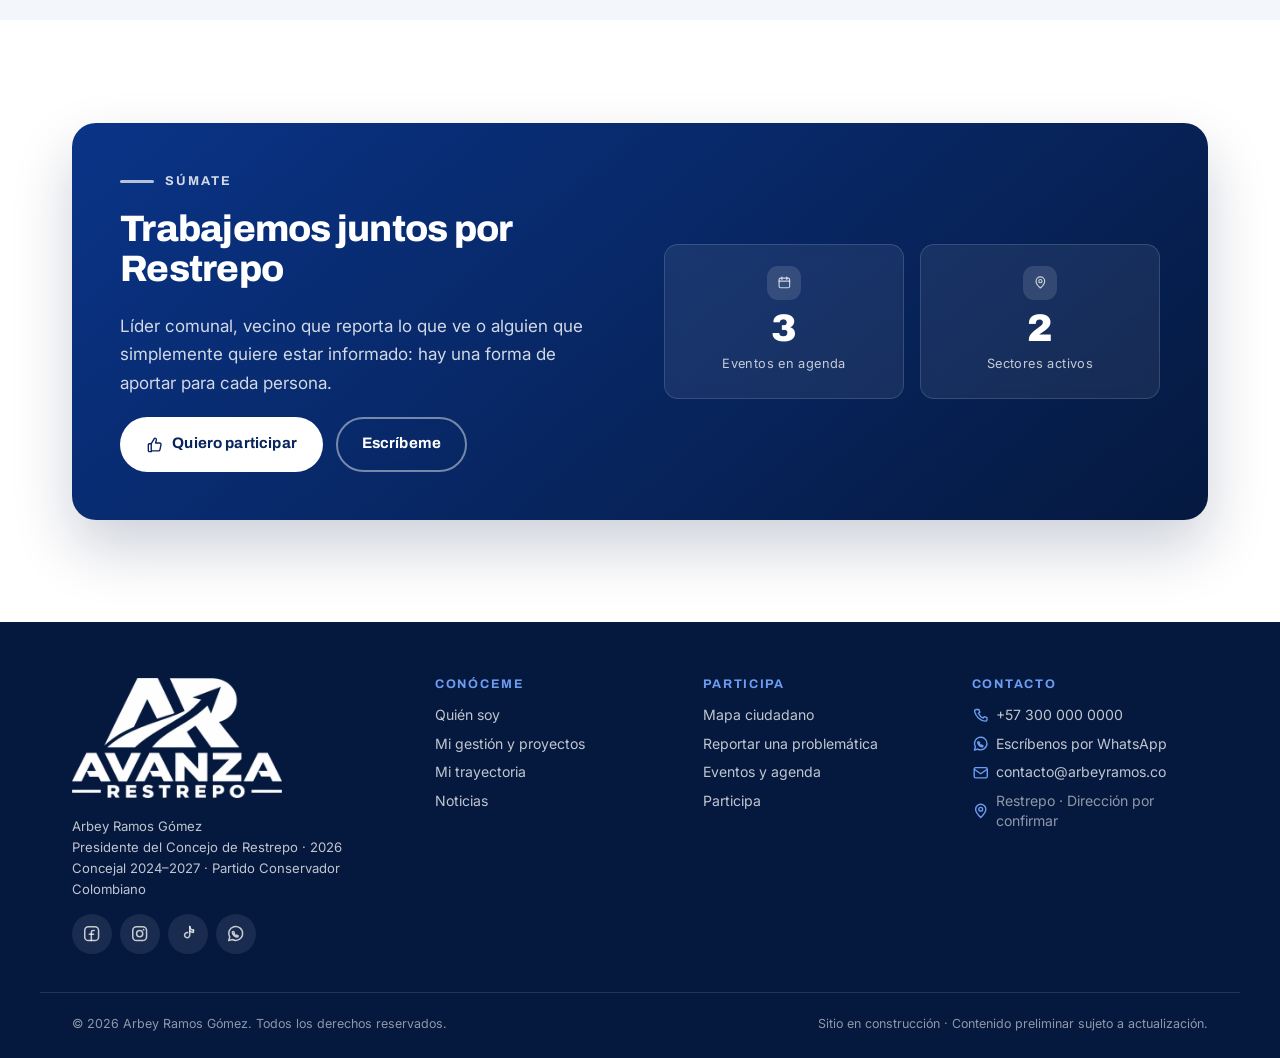
==== commit 0bf1f281: "Reescribe todo el sitio en primera persona, de tú al lector Arbey le habla directamente a quien lee:" ====
--- a/index.html
+++ b/index.html
@@ -5,14 +5,14 @@
   <meta name="viewport" content="width=device-width, initial-scale=1" />
   <title>Arbey Ramos Gómez · Presidente del Concejo de Restrepo</title>
 
-  <meta name="description" content="Arbey Ramos Gómez, Presidente del Concejo de Restrepo 2026 y concejal electo 2024–2027. Restrepense de nacimiento, padre de familia, Contador Público y concejal por tres periodos. Conoce su gestión y reporta lo que necesita tu sector." />
+  <meta name="description" content="Soy Arbey Ramos Gómez, Presidente del Concejo de Restrepo 2026 y concejal electo 2024–2027. Nací en Restrepo, soy padre de familia y Contador Público. Conoce mi gestión y cuéntame lo que necesita tu sector." />
   <meta name="author" content="Arbey Ramos Gómez" />
   <meta name="theme-color" content="#07245C" />
 
   <meta property="og:type" content="website" />
   <meta property="og:locale" content="es_CO" />
   <meta property="og:title" content="Arbey Ramos Gómez · Presidente del Concejo de Restrepo" />
-  <meta property="og:description" content="Reporta lo que necesita tu barrio o tu vereda. Tu voz llega al Concejo Municipal." />
+  <meta property="og:description" content="Cuéntame lo que necesita tu barrio o tu vereda. Tu voz llega conmigo al Concejo Municipal." />
   <meta property="og:image" content="assets/img/og-image.jpg" />
   <meta name="twitter:card" content="summary_large_image" />
 
@@ -47,13 +47,13 @@
           <h1 class="hero__title">Arbey Ramos <span>Gómez</span></h1>
           <p class="hero__slogan">Orgullosamente restrepense</p>
           <p class="hero__lead">
-            Nacido en Restrepo, padre de familia, Contador Público y concejal por tres
-            periodos. Trabaja todos los días para que la voz de los barrios y las veredas
-            se escuche donde se toman las decisiones del municipio.
+            Nací en Restrepo, soy padre de familia, Contador Público y concejal por tres
+            periodos. Trabajo todos los días para que tu voz, la de los barrios y las
+            veredas, se escuche donde se toman las decisiones del municipio.
           </p>
           <div class="hero__cta">
-            <a class="btn btn--claro btn--lg" href="/voz#reportar">Cuéntale tu problemática <svg class="ico"><use href="#i-arrow"/></svg></a>
-            <a class="btn btn--ghost btn--lg" href="/gestion">Ver su gestión</a>
+            <a class="btn btn--claro btn--lg" href="/voz#reportar">Cuéntame tu problemática <svg class="ico"><use href="#i-arrow"/></svg></a>
+            <a class="btn btn--ghost btn--lg" href="/gestion">Ver mi gestión</a>
           </div>
           <ul class="hero__badges">
             <li><svg class="ico"><use href="#i-check"/></svg> Contador Público</li>
@@ -75,7 +75,7 @@
                    alt="Arbey Ramos Gómez, Presidente del Concejo de Restrepo" fetchpriority="high">
             </picture>
             <div class="frame__tag">
-              <strong>2024 — 2027</strong>
+              <strong>2026</strong>
               <em>Presidente del Concejo</em>
             </div>
           </div>
@@ -108,11 +108,11 @@
         <div class="destacado reveal">
           <div>
             <p class="eyebrow"><span class="eyebrow__bar" aria-hidden="true"></span> Lo que nos hace distintos</p>
-            <h2>Tu voz llega al Concejo</h2>
+            <h2>Tu voz llega conmigo al Concejo</h2>
             <p>
-              El trabajo de Arbey empieza escuchando. En este mapa público cualquier
-              habitante reporta lo que pasa en su cuadra o en su vereda, la comunidad
-              apoya lo que más duele, y eso —en ese orden— es lo que se gestiona.
+              Mi trabajo empieza escuchándote. En este mapa público tú reportas lo que
+              pasa en tu cuadra o en tu vereda, la comunidad apoya lo que más duele,
+              y eso —en ese orden— es lo que gestiono.
             </p>
             <div class="destacado__acciones">
               <a class="btn btn--claro" href="/voz#reportar"><svg class="ico"><use href="#i-megaphone"/></svg> Reportar ahora</a>
@@ -142,16 +142,16 @@
         <div class="accesos">
           <a class="acceso reveal" href="/perfil">
             <span class="acceso__ico"><svg class="ico"><use href="#i-user"/></svg></span>
-            <h3>Quién es Arbey</h3>
-            <p>Su historia: restrepense de nacimiento, padre de familia y hombre de trabajo.</p>
-            <span class="acceso__mas">Conocerlo <svg class="ico"><use href="#i-arrow"/></svg></span>
+            <h3>Quién soy</h3>
+            <p>Mi historia: nací en Restrepo, soy padre de familia y hombre de trabajo.</p>
+            <span class="acceso__mas">Conóceme <svg class="ico"><use href="#i-arrow"/></svg></span>
           </a>
 
           <a class="acceso reveal reveal--d1" href="/gestion">
             <span class="acceso__ico"><svg class="ico"><use href="#i-target"/></svg></span>
-            <h3>Gestión y proyectos</h3>
-            <p>El trabajo de tres periodos en el Concejo, frente por frente.</p>
-            <span class="acceso__mas">Ver la gestión <svg class="ico"><use href="#i-arrow"/></svg></span>
+            <h3>Mi gestión y proyectos</h3>
+            <p>Mi trabajo de tres periodos en el Concejo, frente por frente.</p>
+            <span class="acceso__mas">Ver mi gestión <svg class="ico"><use href="#i-arrow"/></svg></span>
           </a>
 
           <a class="acceso reveal reveal--d2" href="/voz">
@@ -163,8 +163,8 @@
 
           <a class="acceso reveal reveal--d3" href="/logros">
             <span class="acceso__ico"><svg class="ico"><use href="#i-trophy"/></svg></span>
-            <h3>Trayectoria</h3>
-            <p>Su recorrido y el semáforo público: qué se ha pedido y en qué va cada gestión.</p>
+            <h3>Mi trayectoria</h3>
+            <p>Mi recorrido y el semáforo público: qué me has pedido y en qué va cada gestión.</p>
             <span class="acceso__mas">Ver el semáforo <svg class="ico"><use href="#i-arrow"/></svg></span>
           </a>
         </div>
@@ -195,9 +195,9 @@
     <section class="section section--alt">
       <div class="wrap">
         <header class="section__head reveal">
-          <p class="eyebrow eyebrow--dark"><span class="eyebrow__bar" aria-hidden="true"></span> Gestión como concejal</p>
+          <p class="eyebrow eyebrow--dark"><span class="eyebrow__bar" aria-hidden="true"></span> Mi gestión como concejal</p>
           <h2 class="h2">Seis frentes de trabajo por Restrepo</h2>
-          <p class="section__lead">Un resumen de tres periodos en el Concejo. Cada frente tiene su detalle en su propia página.</p>
+          <p class="section__lead">Un resumen de mis tres periodos en el Concejo. Cada frente tiene su detalle en su propia página.</p>
         </header>
 
         <div class="cards" id="propuestas-resumen"></div>
@@ -225,8 +225,8 @@
       <div class="wrap">
         <header class="section__head reveal">
           <p class="eyebrow eyebrow--dark"><span class="eyebrow__bar" aria-hidden="true"></span> Actualidad</p>
-          <h2 class="h2">Lo último de la gestión</h2>
-          <p class="section__lead">Recorridos, debates, comunicados y respuestas a la ciudadanía.</p>
+          <h2 class="h2">Lo último de mi gestión</h2>
+          <p class="section__lead">Te cuento de primera mano los recorridos, los debates y las respuestas a tus reportes.</p>
         </header>
         <div class="noticias" id="home-noticias"></div>
         <p style="text-align:center;margin-top:2rem" class="reveal">
@@ -241,7 +241,7 @@
         <div class="reveal">
           <p class="eyebrow eyebrow--dark"><span class="eyebrow__bar" aria-hidden="true"></span> Agenda</p>
           <h2 class="h2">Nos vemos pronto</h2>
-          <p style="color:var(--gris)">El próximo encuentro con la comunidad. Todos son abiertos y gratuitos.</p>
+          <p style="color:var(--gris)">Mi próximo encuentro con la comunidad. Todos son abiertos y gratuitos: te espero.</p>
           <div class="eventos" id="home-evento"></div>
           <p style="margin-top:1.4rem">
             <a class="btn btn--linea" href="/eventos">Ver toda la agenda <svg class="ico"><use href="#i-arrow"/></svg></a>
@@ -270,7 +270,7 @@
             </p>
             <div class="destacado__acciones">
               <a class="btn btn--claro" href="/unete"><svg class="ico"><use href="#i-hand"/></svg> Quiero participar</a>
-              <a class="btn btn--ghost" href="/contacto">Escribirle a Arbey</a>
+              <a class="btn btn--ghost" href="/contacto">Escríbeme</a>
             </div>
           </div>
           <div class="tablero">
--- a/assets/css/styles.css
+++ b/assets/css/styles.css
@@ -852,16 +852,6 @@
   animation: carga-traza calc(1.7s * var(--carga-t)) var(--ease) calc(.5s * var(--carga-t)) infinite;
 }
 
-.carga__lema {
-  margin: .95rem 0 0;
-  font-family: var(--f-display); font-weight: 700;
-  font-size: clamp(.72rem, .66rem + .3vw, .86rem);
-  letter-spacing: .22em; text-transform: uppercase; text-align: center;
-  color: var(--azul-600);
-  /* Entra después del bloque AVANZA/RESTREPO del logo (que termina ~1.15s). */
-  animation: carga-entra calc(.9s * var(--carga-t)) var(--ease) calc(1.25s * var(--carga-t)) both;
-}
-
 /* --- Ensamblaje de las piezas del logo --- */
 @keyframes carga-entra-izq {
   from { opacity: 0; transform: translate(-9%, 4%) rotate(-6deg); }
@@ -920,10 +910,6 @@
   0%   { stroke-dashoffset: 1; }
   50%  { stroke-dashoffset: 0; }
   100% { stroke-dashoffset: -1; }
-}
-@keyframes carga-entra {
-  from { opacity: 0; transform: translateY(10px); }
-  to   { opacity: 1; transform: none; }
 }
 @keyframes carga-halo {
   0%, 100% { transform: scale(1);    opacity: .65; }
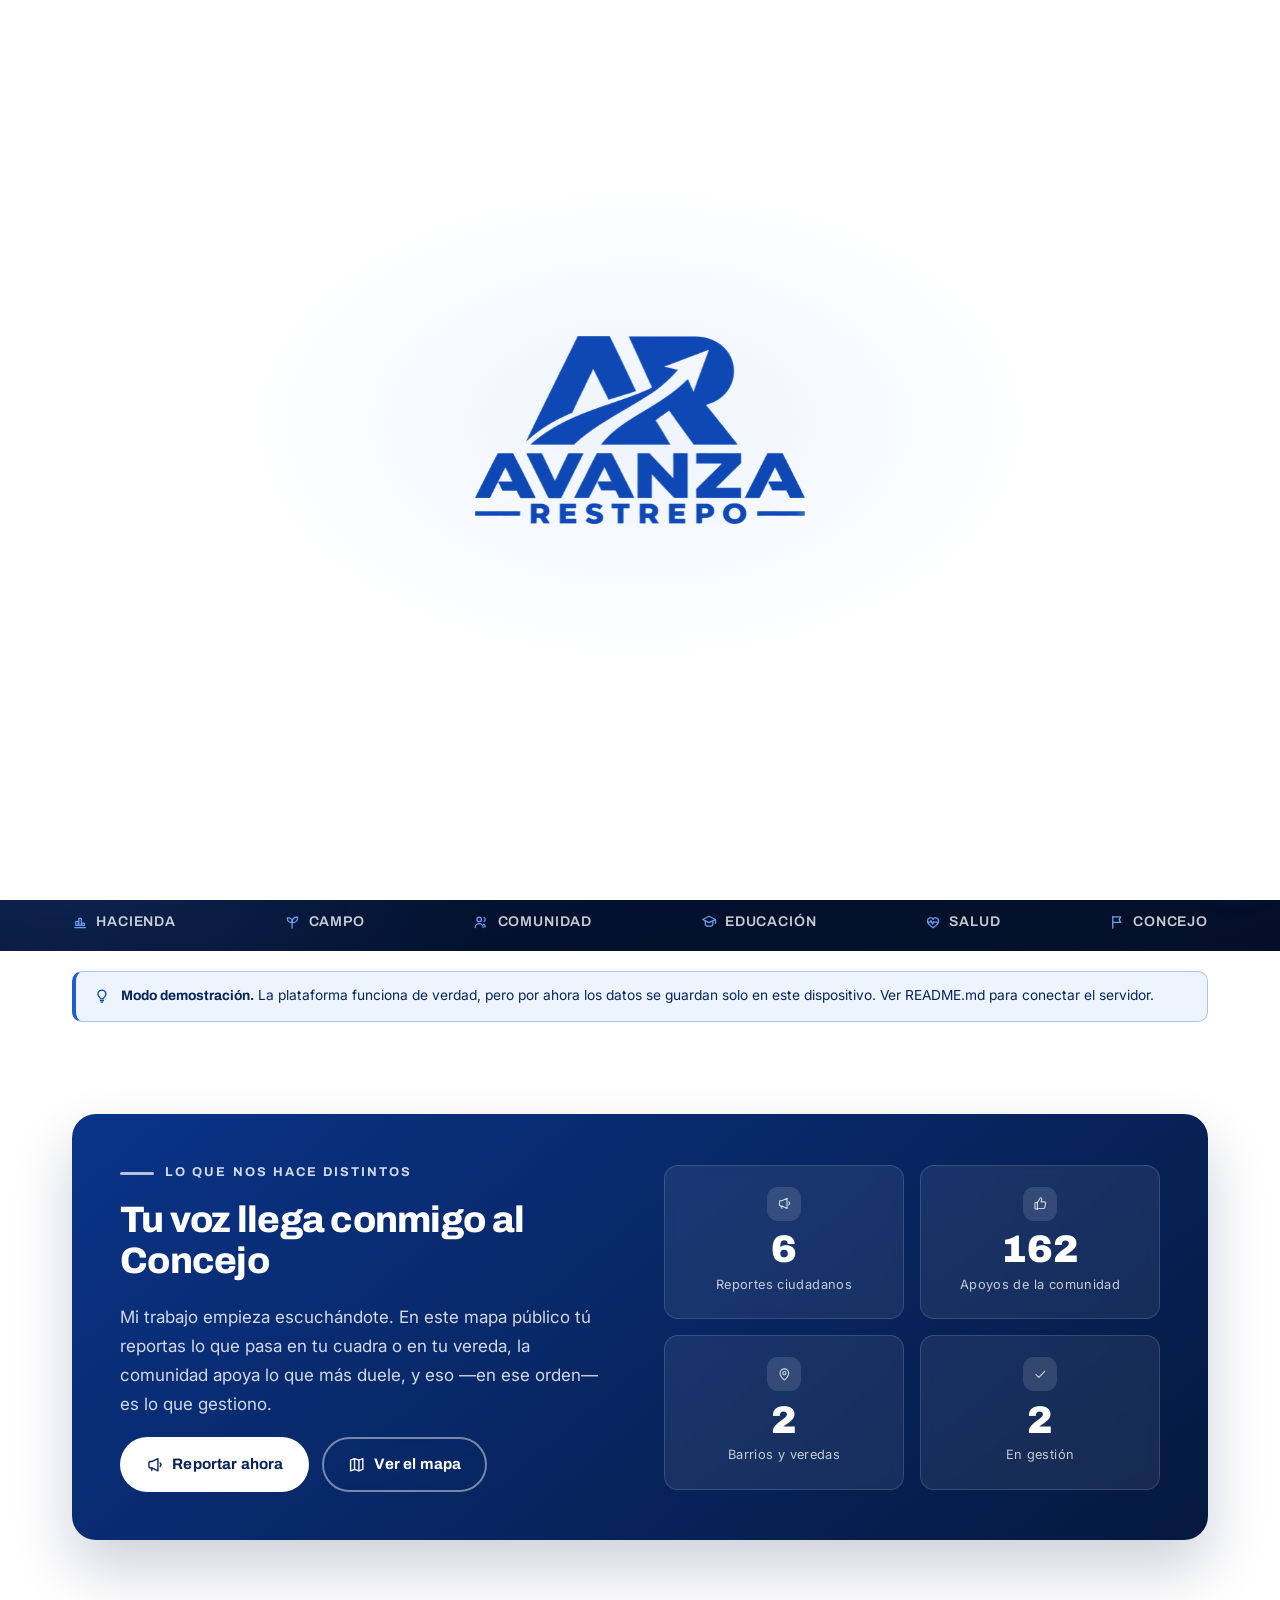
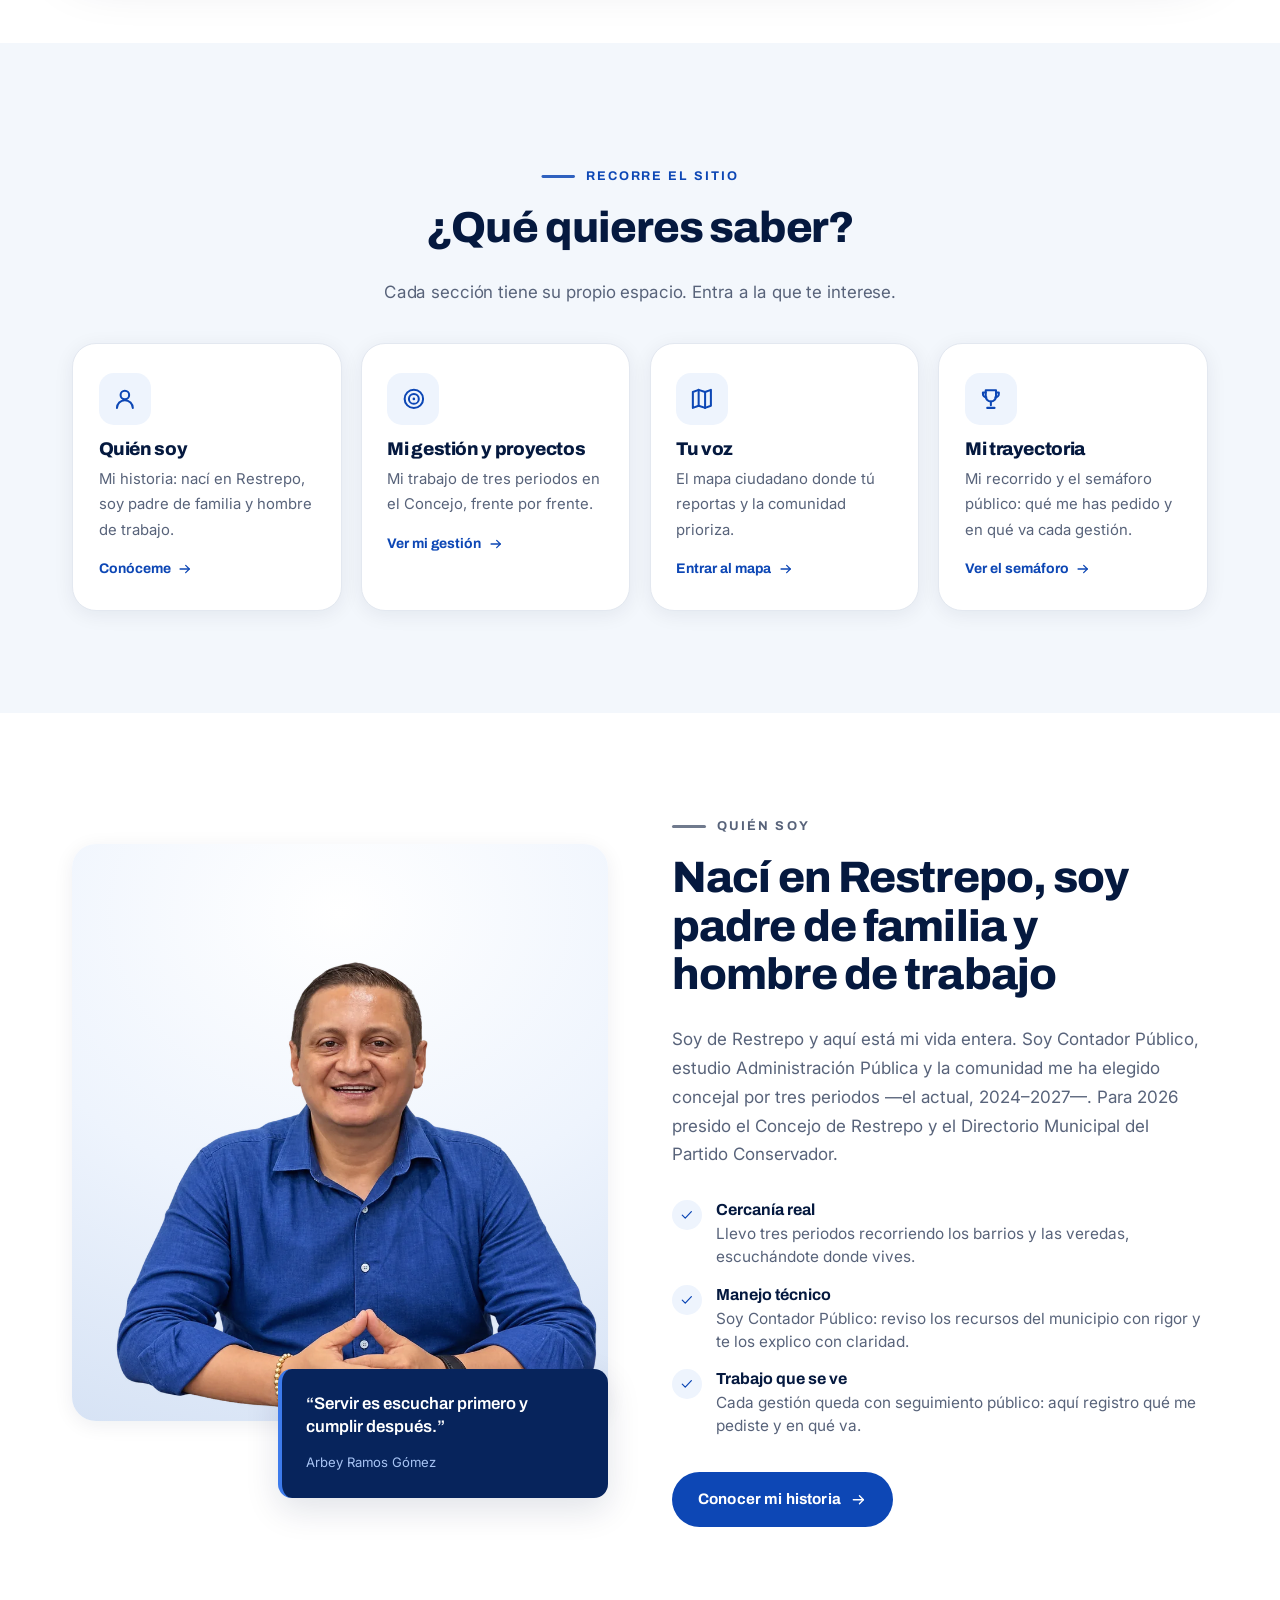
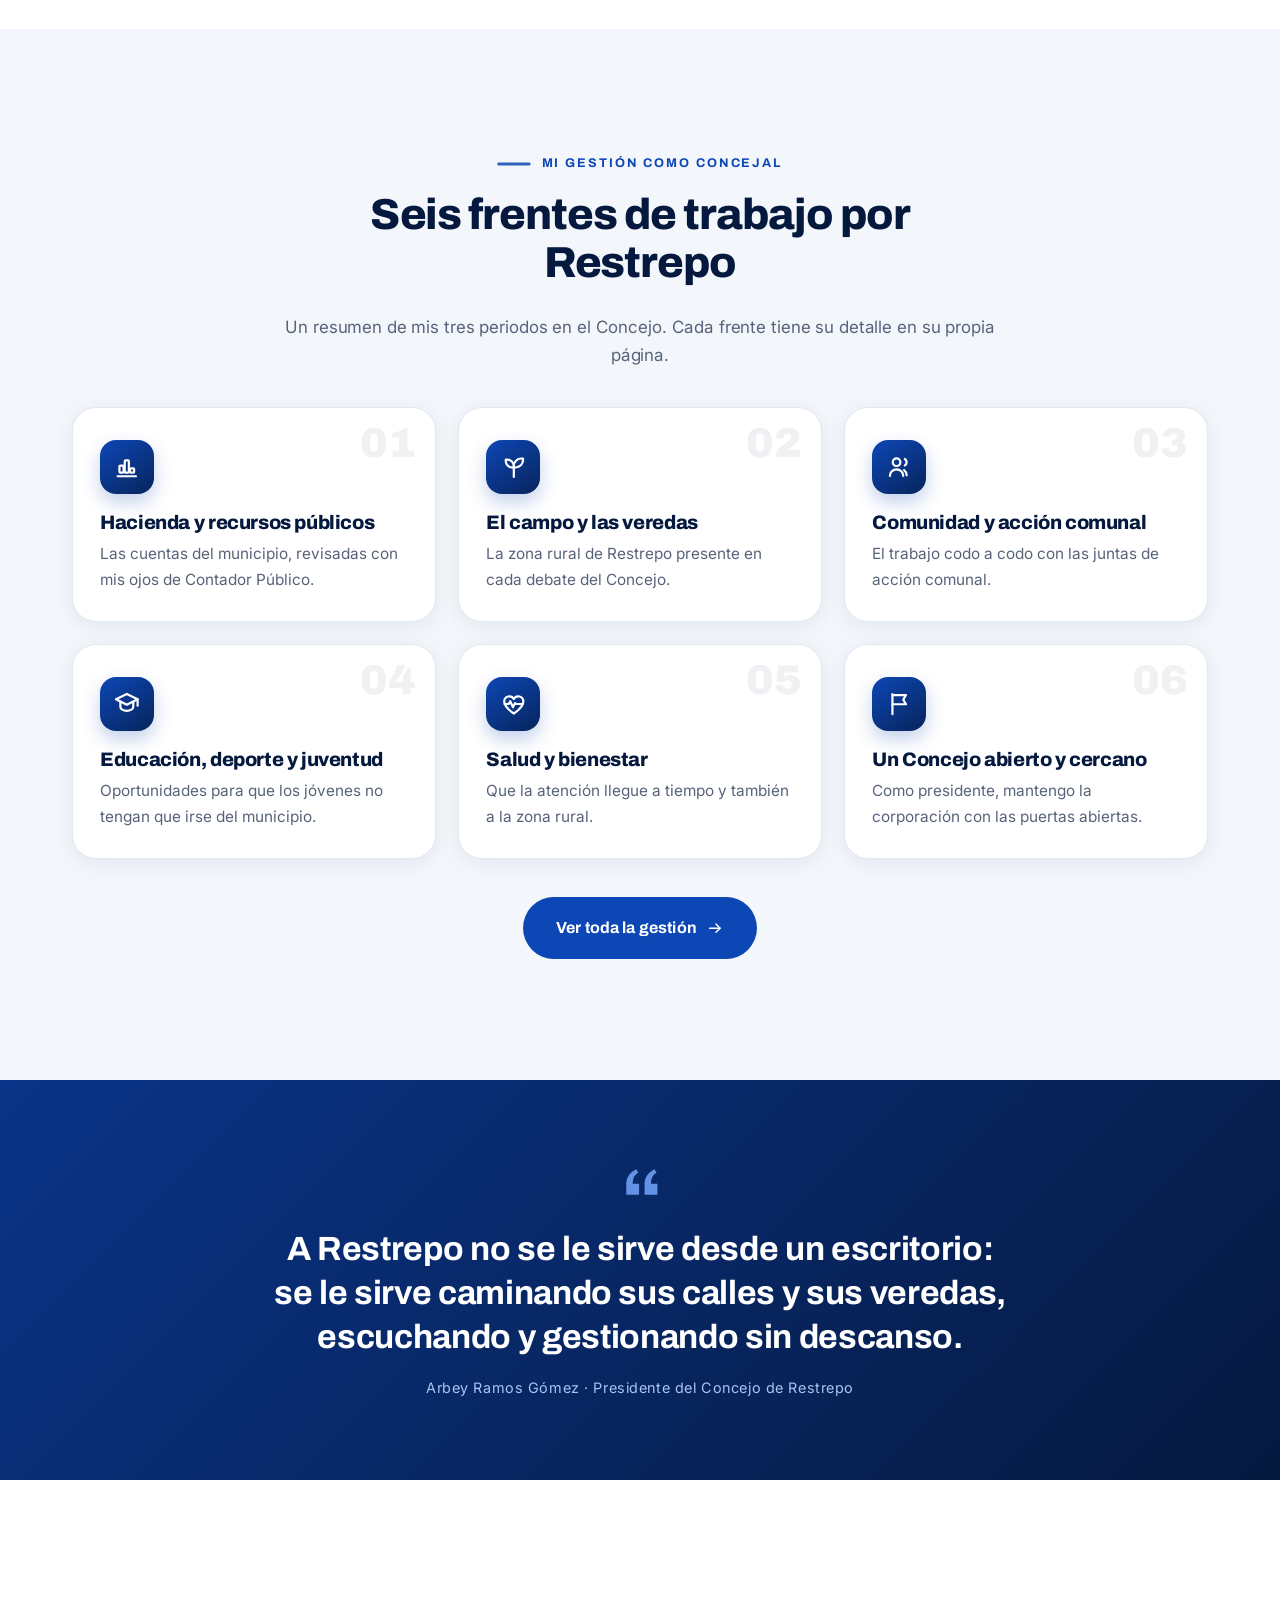
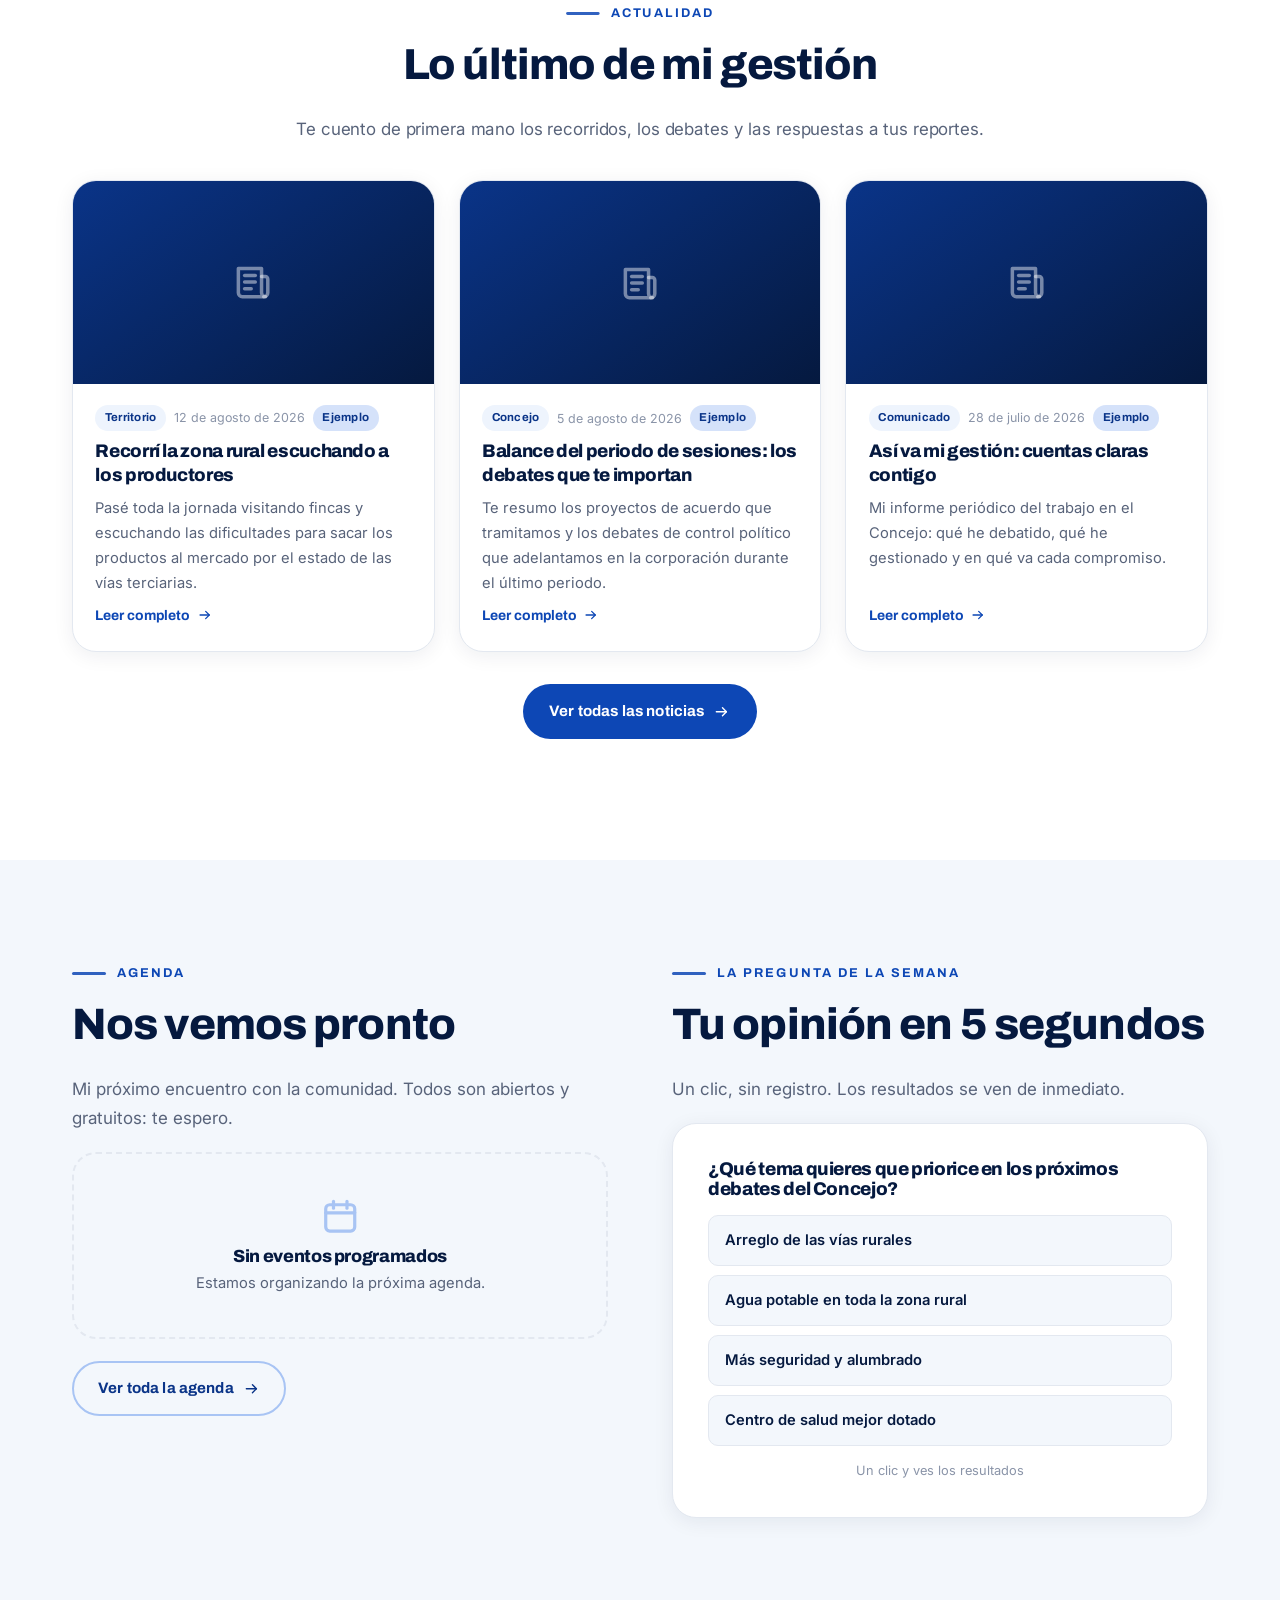
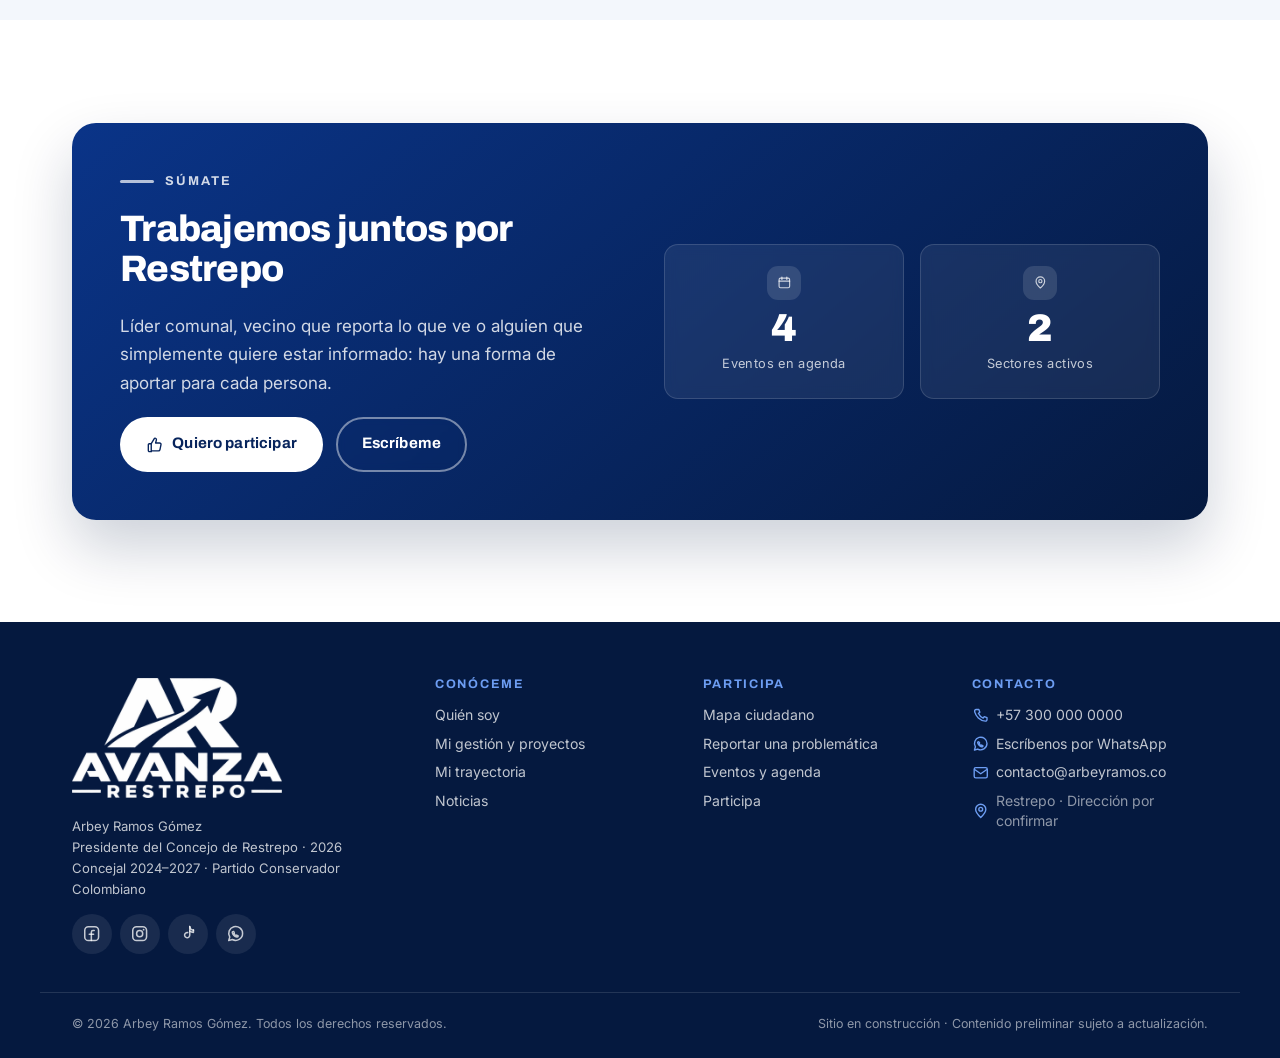
==== commit 8db7b79f: "Agranda el logo en la imagen de compartir En la tarjeta que sale al mandar el link (og-image.jpg) el" ====
--- a/index.html
+++ b/index.html
@@ -13,7 +13,7 @@
   <meta property="og:locale" content="es_CO" />
   <meta property="og:title" content="Arbey Ramos Gómez · Presidente del Concejo de Restrepo" />
   <meta property="og:description" content="Cuéntame lo que necesita tu barrio o tu vereda. Tu voz llega conmigo al Concejo Municipal." />
-  <meta property="og:image" content="assets/img/og-image.jpg" />
+  <meta property="og:image" content="assets/img/og-image.jpg?v=2" />
   <meta name="twitter:card" content="summary_large_image" />
 
   <!-- Las capas del logo de la pantalla de carga: que empiecen a bajar ya, no cuando las pida el script. -->
--- a/assets/css/styles.css
+++ b/assets/css/styles.css
@@ -834,7 +834,7 @@
    la silueta del propio logo: si no, sobre el halo se vería la banda blanca. */
 .carga__brillo {
   position: absolute; inset: 0; overflow: hidden; pointer-events: none;
-  -webkit-mask-image: url(../img/logo.png); mask-image: url(../img/logo.png);
+  -webkit-mask-image: url(../img/logo.png?v=2); mask-image: url(../img/logo.png?v=2);
   -webkit-mask-size: 100% 100%;   mask-size: 100% 100%;
   -webkit-mask-repeat: no-repeat; mask-repeat: no-repeat;
 }
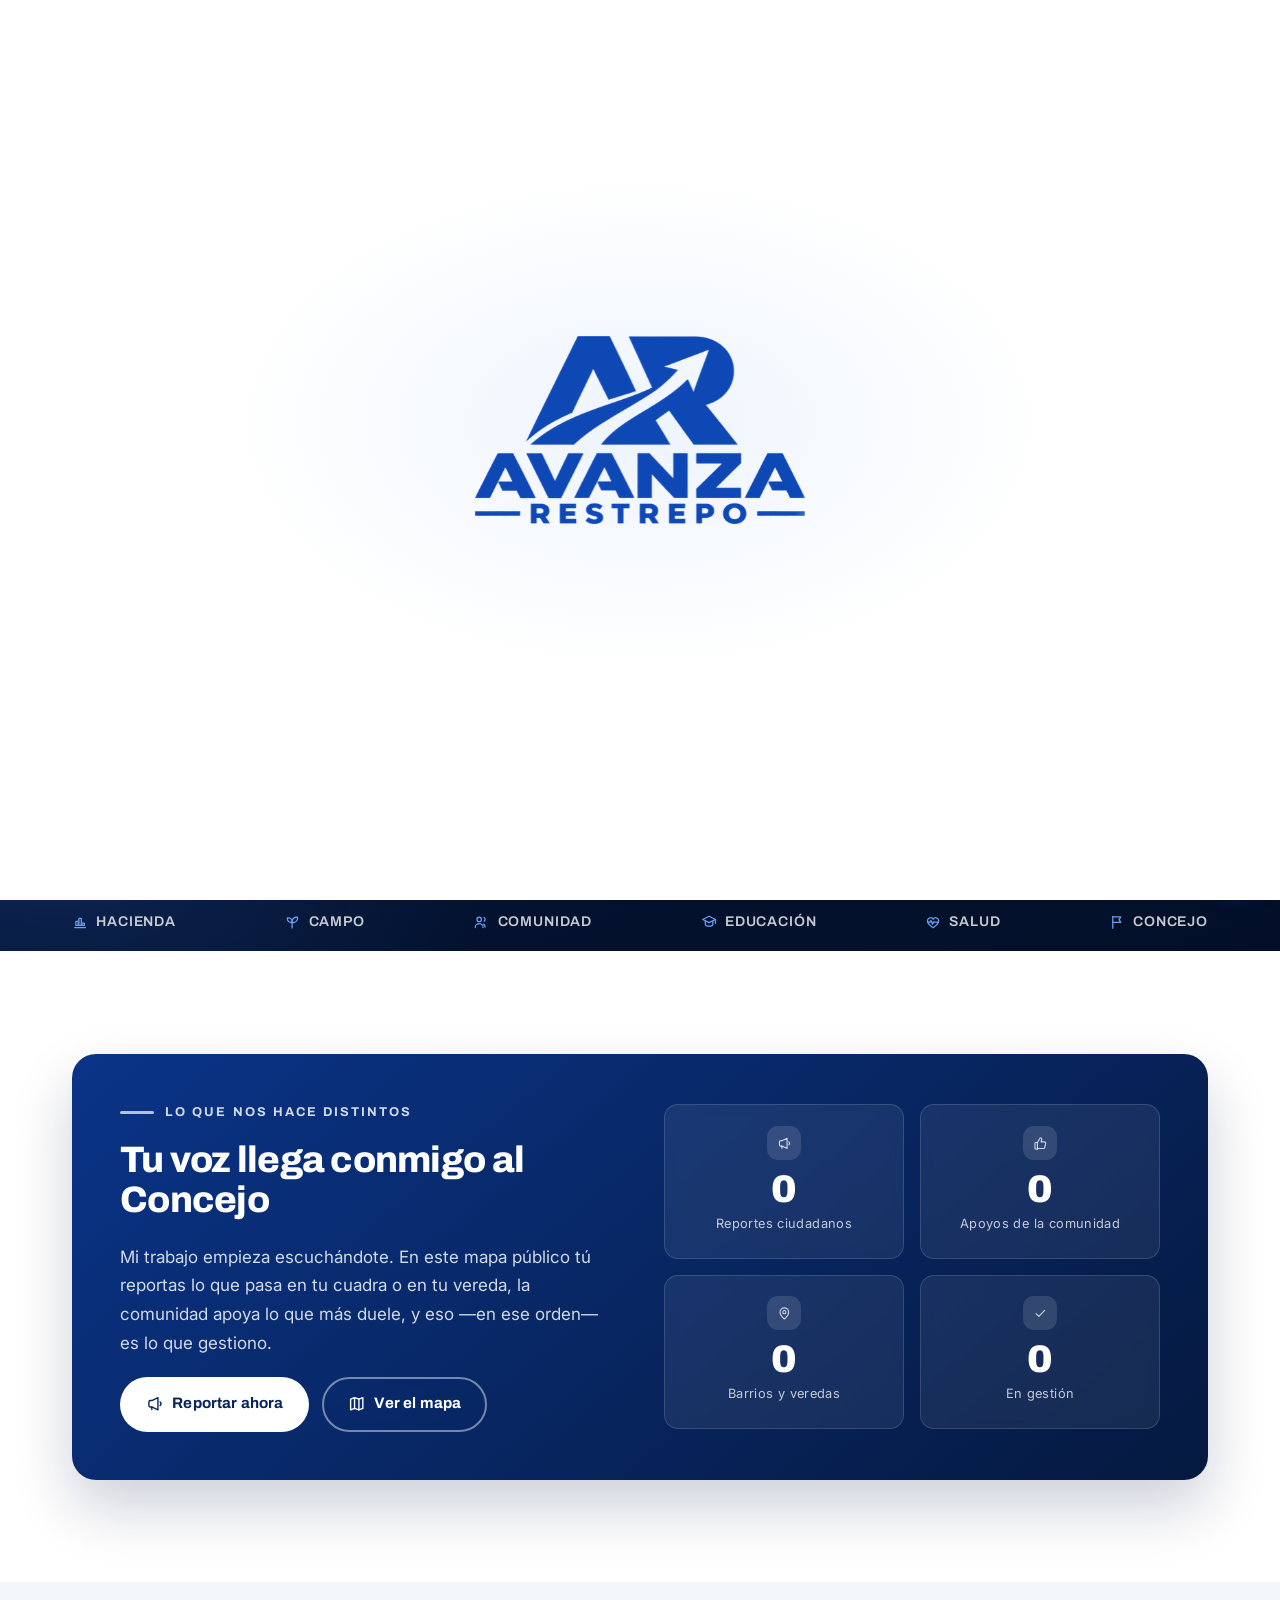
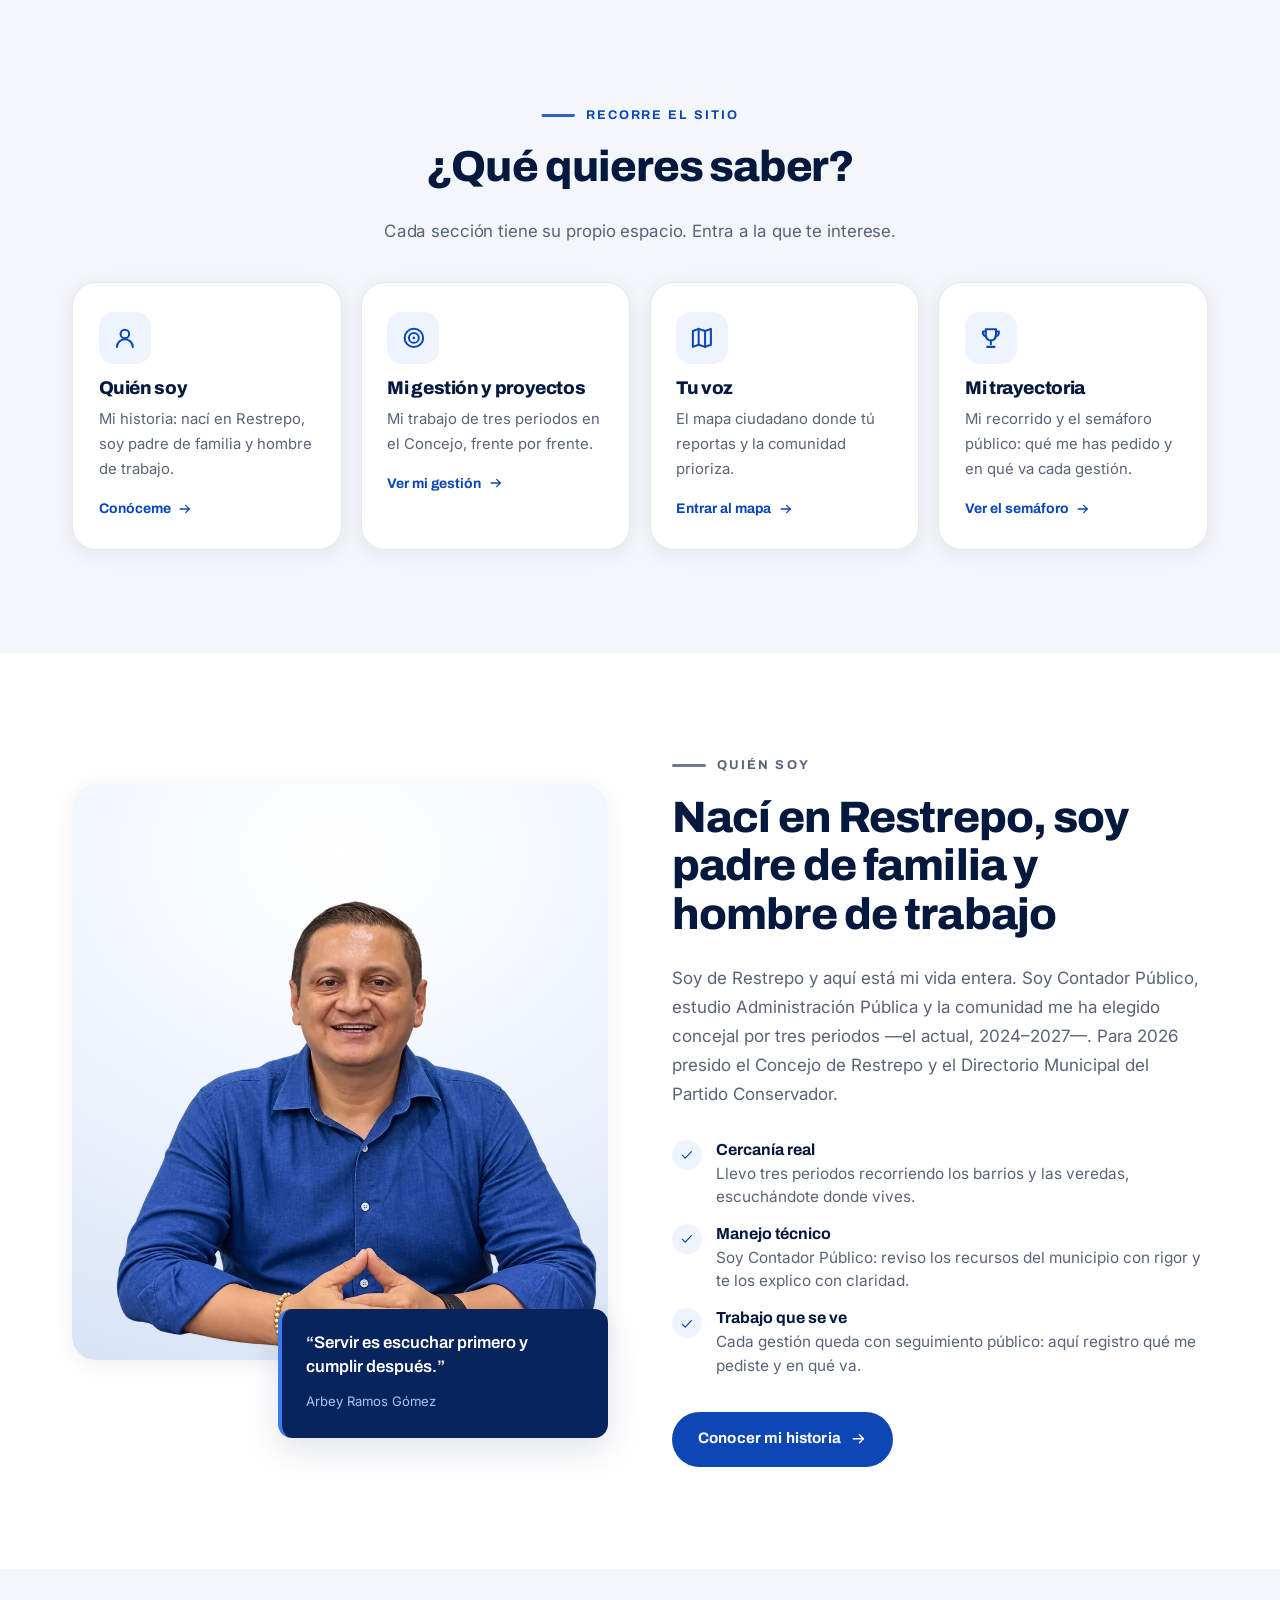
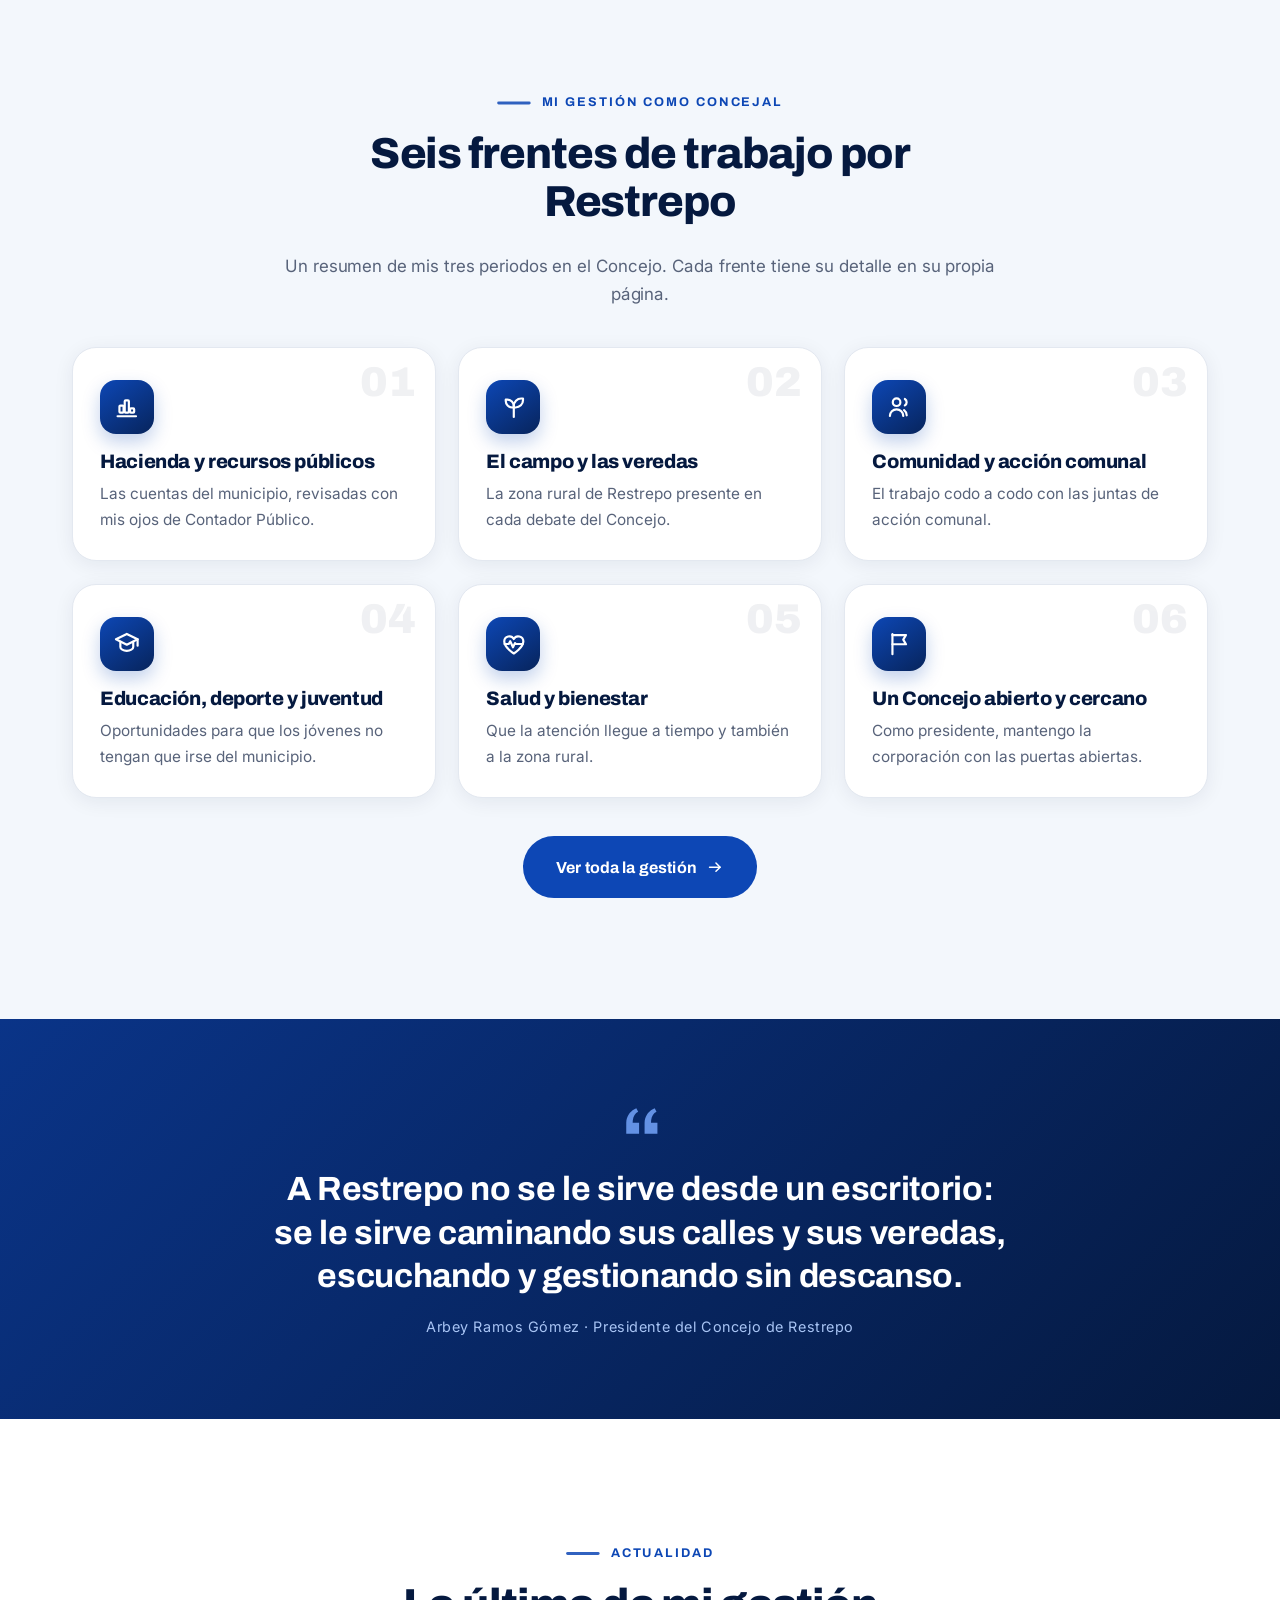
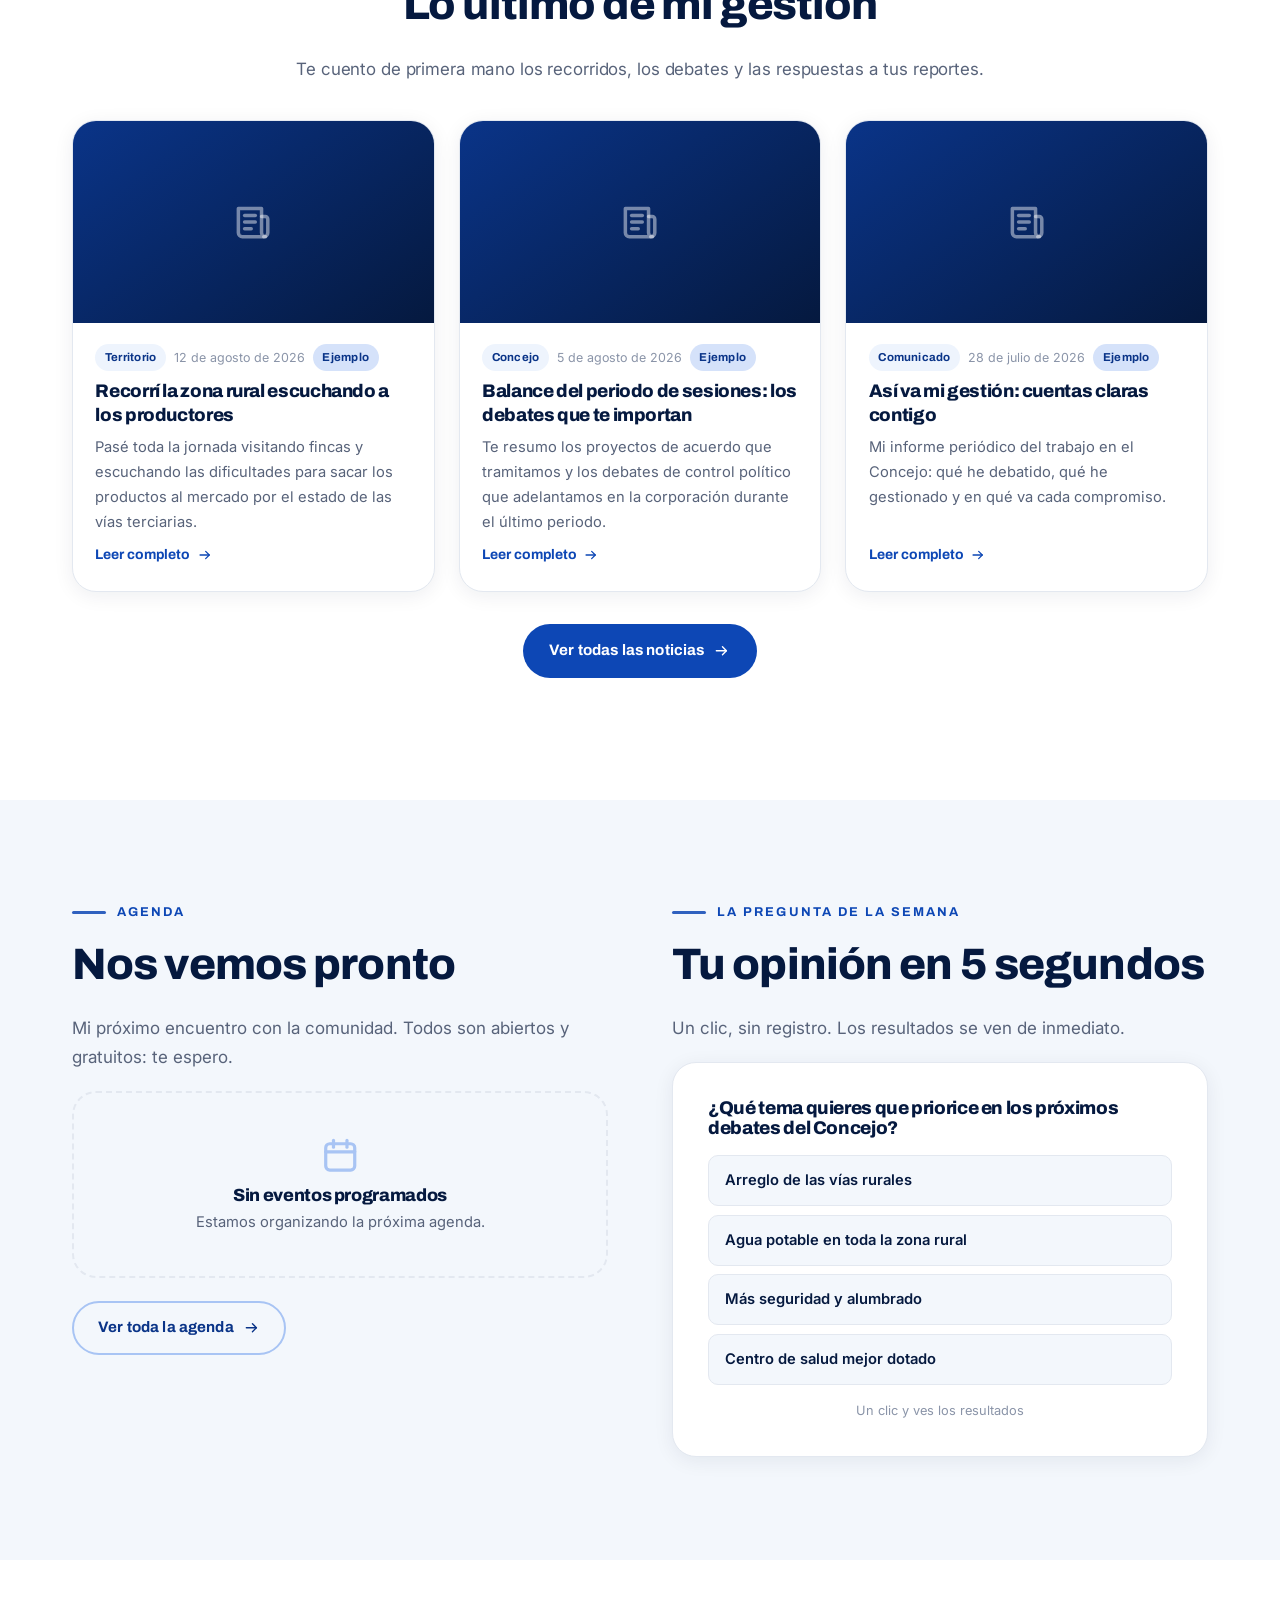
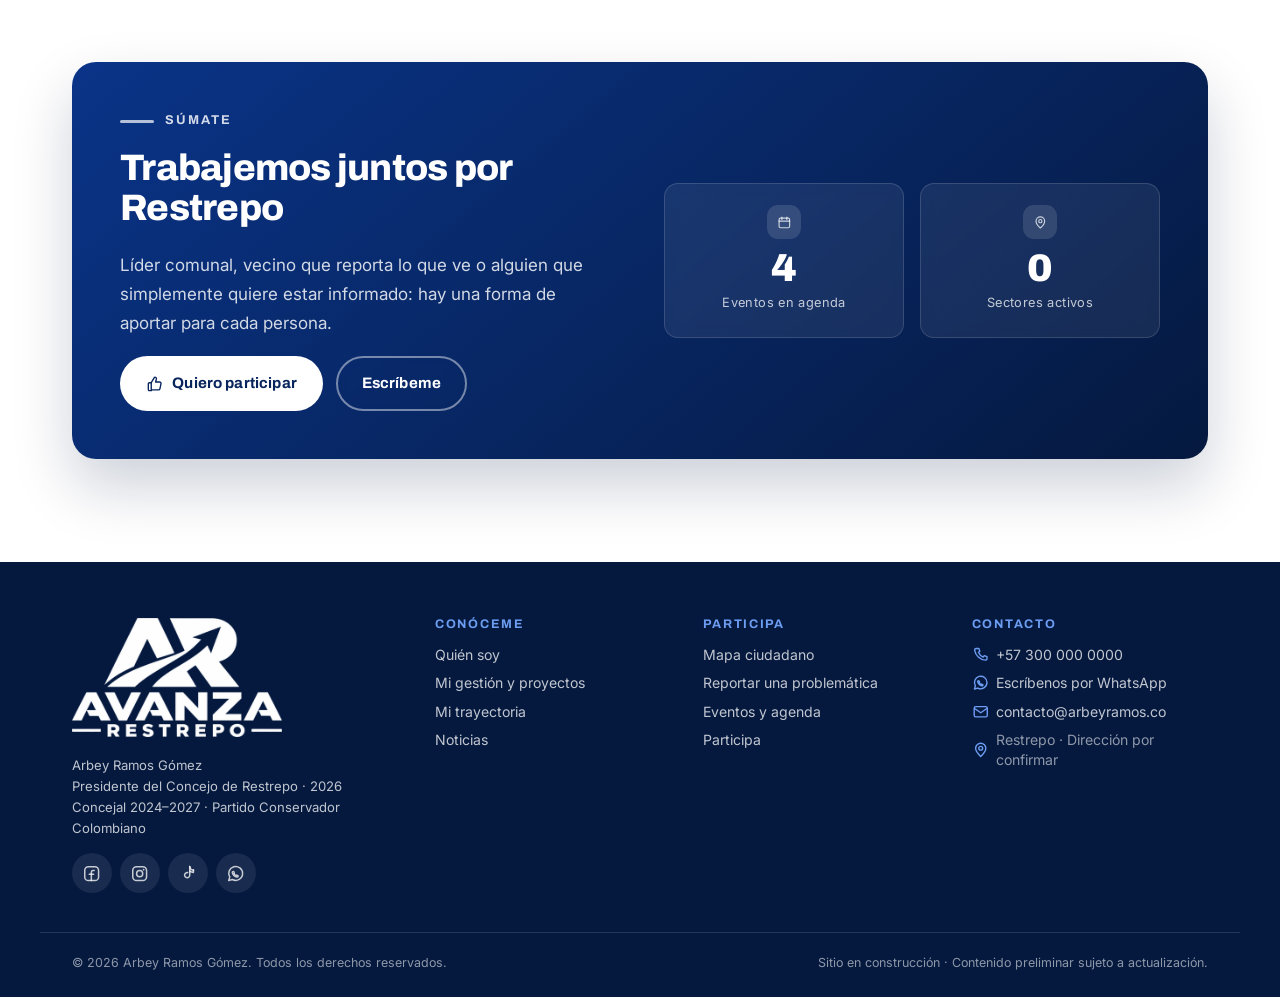
==== commit 4cd6d8c5: "Conecta la plataforma a PostgreSQL con PostgREST en Railway Los reportes, apoyos, registros, asisten" ====
--- a/index.html
+++ b/index.html
@@ -94,14 +94,6 @@
       </div>
     </section>
 
-    <div class="wrap">
-      <div class="aviso-demo" id="aviso-demo" hidden>
-        <svg class="ico"><use href="#i-bulb"/></svg>
-        <span><strong>Modo demostración.</strong> La plataforma funciona de verdad, pero por ahora los
-        datos se guardan solo en este dispositivo. Ver README.md para conectar el servidor.</span>
-      </div>
-    </div>
-
     <!-- ============ LA PLATAFORMA CIUDADANA ============ -->
     <section class="section" id="plataforma">
       <div class="wrap">
--- a/assets/css/plataforma.css
+++ b/assets/css/plataforma.css
@@ -78,19 +78,6 @@
   display: flex; align-items: flex-start; justify-content: center; gap: .4rem;
   margin: .9rem 0 0; font-size: .78rem; color: var(--gris-2); text-align: left;
 }
-
-/* ---------- Aviso de modo demostración ---------- */
-.aviso-demo {
-  display: flex; align-items: center; gap: .7rem;
-  max-width: var(--ancho); margin: 1.2rem auto -.6rem;
-  padding: .8rem 1.1rem;
-  background: var(--azul-50); border: 1px solid var(--azul-200);
-  border-left: 4px solid var(--azul-500);
-  border-radius: var(--radio-s);
-  font-size: .86rem; color: var(--azul-800);
-}
-.aviso-demo .ico { flex: none; color: var(--azul-600); }
-.aviso-demo strong { font-family: var(--f-display); }
 
 /* ---------- Cabecera de páginas internas ---------- */
 .page-hero {
